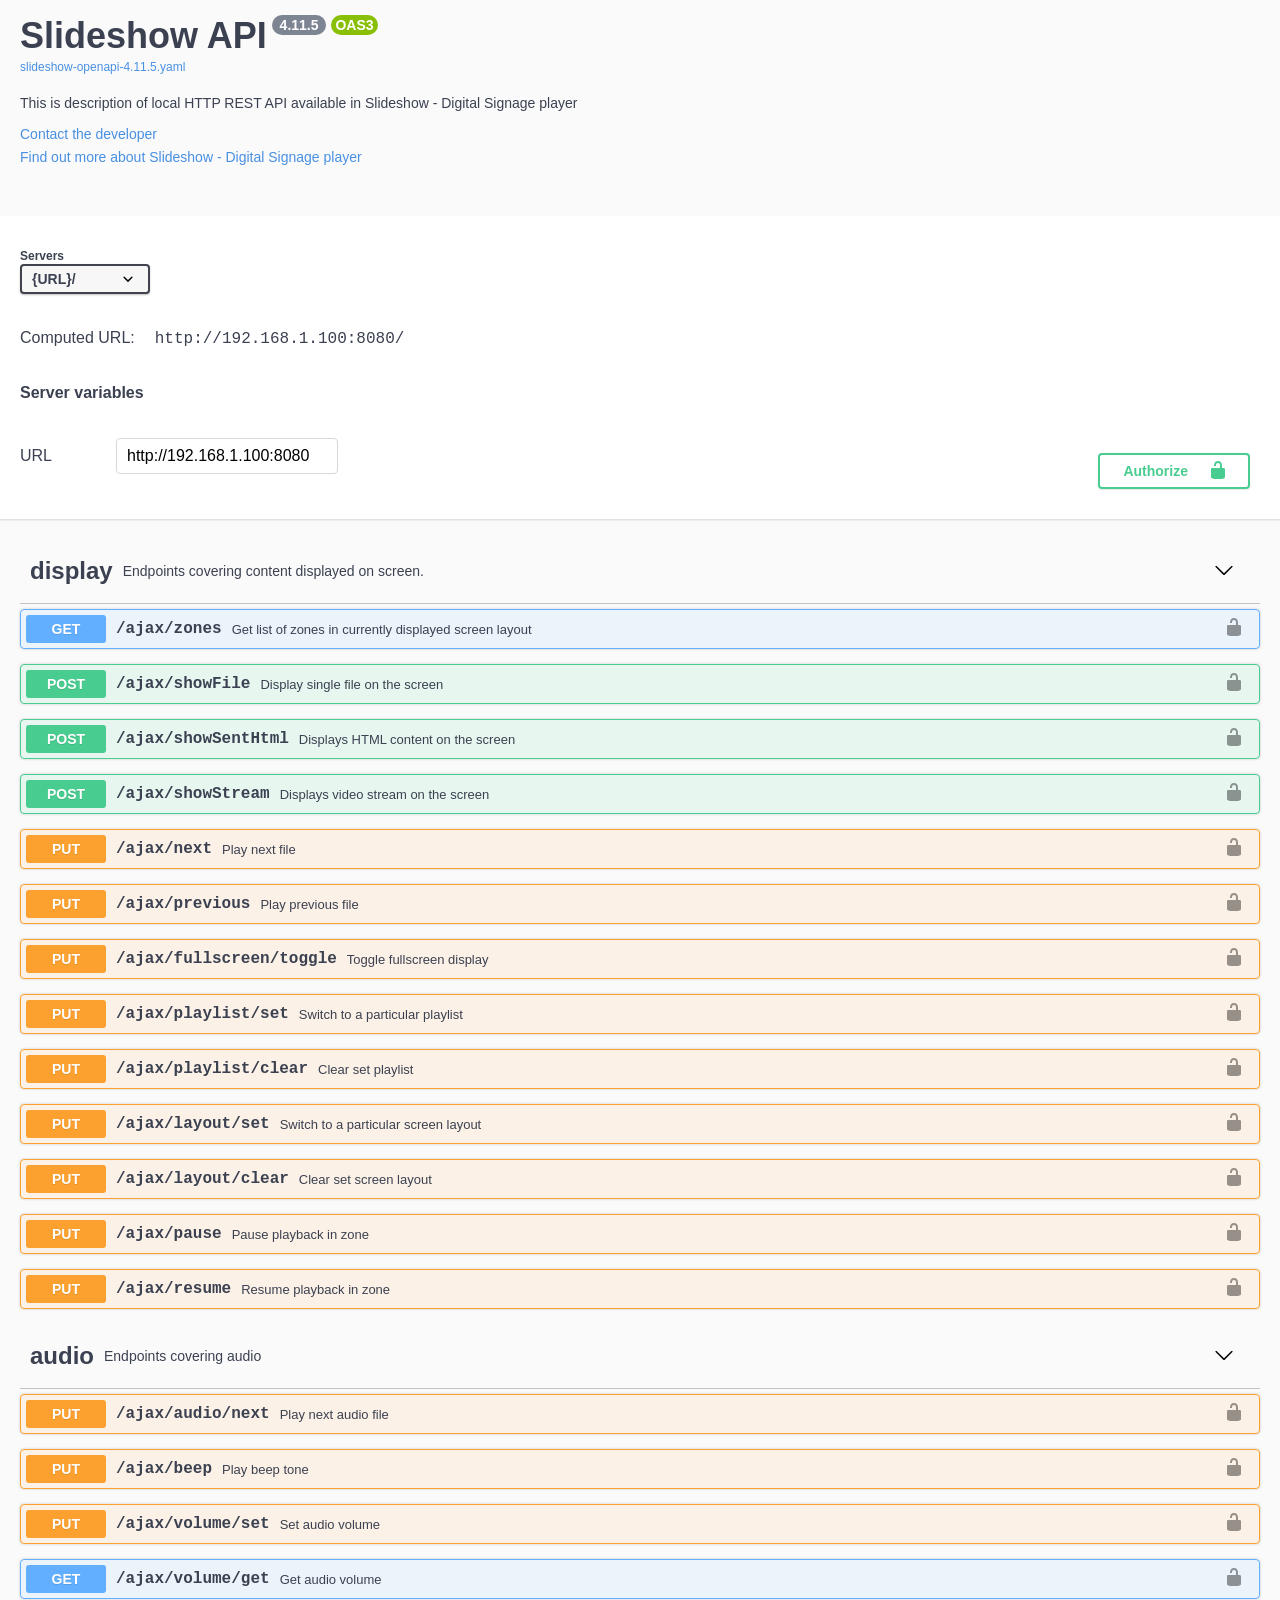
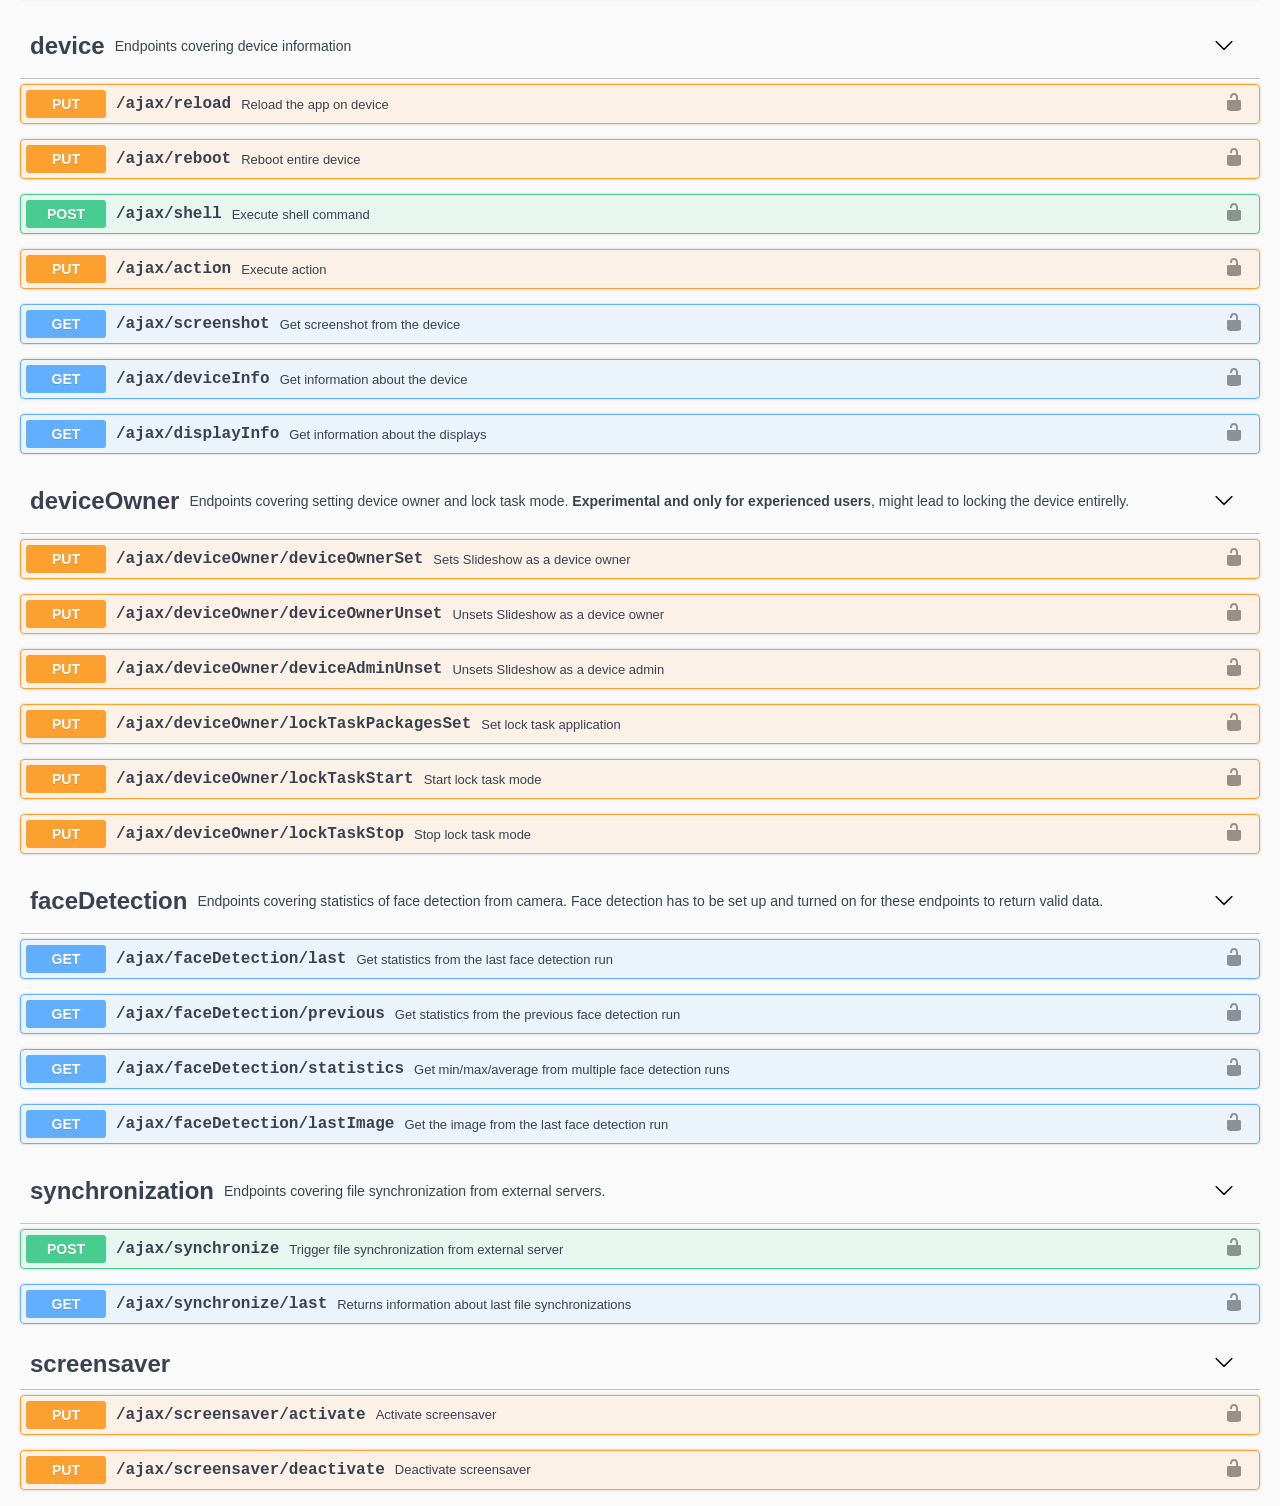
==== docs/documentation/integration/openapi/index.html @ f13db2b9 "Work in progress" ====
<!-- HTML for static distribution bundle build -->
<!DOCTYPE html>
<html lang="en">
  <head>
    <meta charset="UTF-8">
    <title>Swagger UI</title>
    <link rel="stylesheet" type="text/css" href="./swagger-ui.css" >
    <style>
      html
      {
        box-sizing: border-box;
        overflow: -moz-scrollbars-vertical;
        overflow-y: scroll;
      }

      *,
      *:before,
      *:after
      {
        box-sizing: inherit;
      }

      body
      {
        margin:0;
        background: #fafafa;
      }
	  
	  .topbar {display: none}
	  .swagger-ui .info {margin-top: 15px}
    </style>
  </head>

  <body>
    <div id="swagger-ui"></div>

    <script src="./swagger-ui-bundle.js" charset="UTF-8"> </script>
    <script src="./swagger-ui-standalone-preset.js" charset="UTF-8"> </script>
    <script>
    window.onload = function() {
      // Begin Swagger UI call region
      const ui = SwaggerUIBundle({
        url: "slideshow-openapi-4.11.5.yaml",
        dom_id: '#swagger-ui',
        deepLinking: true,
        presets: [
          SwaggerUIBundle.presets.apis,
          SwaggerUIStandalonePreset
        ],
        plugins: [
          SwaggerUIBundle.plugins.DownloadUrl
        ],
        layout: "StandaloneLayout"
      })
      // End Swagger UI call region

      window.ui = ui
    }
  </script>
  </body>
</html>
---- docs/documentation/integration/openapi/swagger-ui.css ----
.swagger-ui{
  /*! normalize.css v7.0.0 | MIT License | github.com/necolas/normalize.css */font-family:sans-serif;color:#3b4151}.swagger-ui html{line-height:1.15;-ms-text-size-adjust:100%;-webkit-text-size-adjust:100%}.swagger-ui body{margin:0}.swagger-ui article,.swagger-ui aside,.swagger-ui footer,.swagger-ui header,.swagger-ui nav,.swagger-ui section{display:block}.swagger-ui h1{font-size:2em;margin:.67em 0}.swagger-ui figcaption,.swagger-ui figure,.swagger-ui main{display:block}.swagger-ui figure{margin:1em 40px}.swagger-ui hr{box-sizing:content-box;height:0;overflow:visible}.swagger-ui pre{font-family:monospace,monospace;font-size:1em}.swagger-ui a{background-color:transparent;-webkit-text-decoration-skip:objects}.swagger-ui abbr[title]{border-bottom:none;text-decoration:underline;-webkit-text-decoration:underline dotted;text-decoration:underline dotted}.swagger-ui b,.swagger-ui strong{font-weight:inherit;font-weight:bolder}.swagger-ui code,.swagger-ui kbd,.swagger-ui samp{font-family:monospace,monospace;font-size:1em}.swagger-ui dfn{font-style:italic}.swagger-ui mark{background-color:#ff0;color:#000}.swagger-ui small{font-size:80%}.swagger-ui sub,.swagger-ui sup{font-size:75%;line-height:0;position:relative;vertical-align:baseline}.swagger-ui sub{bottom:-.25em}.swagger-ui sup{top:-.5em}.swagger-ui audio,.swagger-ui video{display:inline-block}.swagger-ui audio:not([controls]){display:none;height:0}.swagger-ui img{border-style:none}.swagger-ui svg:not(:root){overflow:hidden}.swagger-ui button,.swagger-ui input,.swagger-ui optgroup,.swagger-ui select,.swagger-ui textarea{font-family:sans-serif;font-size:100%;line-height:1.15;margin:0}.swagger-ui button,.swagger-ui input{overflow:visible}.swagger-ui button,.swagger-ui select{text-transform:none}.swagger-ui [type=reset],.swagger-ui [type=submit],.swagger-ui button,.swagger-ui html [type=button]{-webkit-appearance:button}.swagger-ui [type=button]::-moz-focus-inner,.swagger-ui [type=reset]::-moz-focus-inner,.swagger-ui [type=submit]::-moz-focus-inner,.swagger-ui button::-moz-focus-inner{border-style:none;padding:0}.swagger-ui [type=button]:-moz-focusring,.swagger-ui [type=reset]:-moz-focusring,.swagger-ui [type=submit]:-moz-focusring,.swagger-ui button:-moz-focusring{outline:1px dotted ButtonText}.swagger-ui fieldset{padding:.35em .75em .625em}.swagger-ui legend{box-sizing:border-box;color:inherit;display:table;max-width:100%;padding:0;white-space:normal}.swagger-ui progress{display:inline-block;vertical-align:baseline}.swagger-ui textarea{overflow:auto}.swagger-ui [type=checkbox],.swagger-ui [type=radio]{box-sizing:border-box;padding:0}.swagger-ui [type=number]::-webkit-inner-spin-button,.swagger-ui [type=number]::-webkit-outer-spin-button{height:auto}.swagger-ui [type=search]{-webkit-appearance:textfield;outline-offset:-2px}.swagger-ui [type=search]::-webkit-search-cancel-button,.swagger-ui [type=search]::-webkit-search-decoration{-webkit-appearance:none}.swagger-ui ::-webkit-file-upload-button{-webkit-appearance:button;font:inherit}.swagger-ui details,.swagger-ui menu{display:block}.swagger-ui summary{display:list-item}.swagger-ui canvas{display:inline-block}.swagger-ui template{display:none}.swagger-ui [hidden]{display:none}.swagger-ui .debug *{outline:1px solid gold}.swagger-ui .debug-white *{outline:1px solid #fff}.swagger-ui .debug-black *{outline:1px solid #000}.swagger-ui .debug-grid{background:transparent url([data-uri]) repeat 0 0}.swagger-ui .debug-grid-16{background:transparent url([data-uri]) repeat 0 0}.swagger-ui .debug-grid-8-solid{background:#fff url([data-uri]) repeat 0 0}.swagger-ui .debug-grid-16-solid{background:#fff url([data-uri]) repeat 0 0}.swagger-ui .border-box,.swagger-ui a,.swagger-ui article,.swagger-ui body,.swagger-ui code,.swagger-ui dd,.swagger-ui div,.swagger-ui dl,.swagger-ui dt,.swagger-ui fieldset,.swagger-ui footer,.swagger-ui form,.swagger-ui h1,.swagger-ui h2,.swagger-ui h3,.swagger-ui h4,.swagger-ui h5,.swagger-ui h6,.swagger-ui header,.swagger-ui html,.swagger-ui input[type=email],.swagger-ui input[type=number],.swagger-ui input[type=password],.swagger-ui input[type=tel],.swagger-ui input[type=text],.swagger-ui input[type=url],.swagger-ui legend,.swagger-ui li,.swagger-ui main,.swagger-ui ol,.swagger-ui p,.swagger-ui pre,.swagger-ui section,.swagger-ui table,.swagger-ui td,.swagger-ui textarea,.swagger-ui th,.swagger-ui tr,.swagger-ui ul{box-sizing:border-box}.swagger-ui .aspect-ratio{height:0;position:relative}.swagger-ui .aspect-ratio--16x9{padding-bottom:56.25%}.swagger-ui .aspect-ratio--9x16{padding-bottom:177.77%}.swagger-ui .aspect-ratio--4x3{padding-bottom:75%}.swagger-ui .aspect-ratio--3x4{padding-bottom:133.33%}.swagger-ui .aspect-ratio--6x4{padding-bottom:66.6%}.swagger-ui .aspect-ratio--4x6{padding-bottom:150%}.swagger-ui .aspect-ratio--8x5{padding-bottom:62.5%}.swagger-ui .aspect-ratio--5x8{padding-bottom:160%}.swagger-ui .aspect-ratio--7x5{padding-bottom:71.42%}.swagger-ui .aspect-ratio--5x7{padding-bottom:140%}.swagger-ui .aspect-ratio--1x1{padding-bottom:100%}.swagger-ui .aspect-ratio--object{position:absolute;top:0;right:0;bottom:0;left:0;width:100%;height:100%;z-index:100}@media screen and (min-width:30em){.swagger-ui .aspect-ratio-ns{height:0;position:relative}.swagger-ui .aspect-ratio--16x9-ns{padding-bottom:56.25%}.swagger-ui .aspect-ratio--9x16-ns{padding-bottom:177.77%}.swagger-ui .aspect-ratio--4x3-ns{padding-bottom:75%}.swagger-ui .aspect-ratio--3x4-ns{padding-bottom:133.33%}.swagger-ui .aspect-ratio--6x4-ns{padding-bottom:66.6%}.swagger-ui .aspect-ratio--4x6-ns{padding-bottom:150%}.swagger-ui .aspect-ratio--8x5-ns{padding-bottom:62.5%}.swagger-ui .aspect-ratio--5x8-ns{padding-bottom:160%}.swagger-ui .aspect-ratio--7x5-ns{padding-bottom:71.42%}.swagger-ui .aspect-ratio--5x7-ns{padding-bottom:140%}.swagger-ui .aspect-ratio--1x1-ns{padding-bottom:100%}.swagger-ui .aspect-ratio--object-ns{position:absolute;top:0;right:0;bottom:0;left:0;width:100%;height:100%;z-index:100}}@media screen and (min-width:30em) and (max-width:60em){.swagger-ui .aspect-ratio-m{height:0;position:relative}.swagger-ui .aspect-ratio--16x9-m{padding-bottom:56.25%}.swagger-ui .aspect-ratio--9x16-m{padding-bottom:177.77%}.swagger-ui .aspect-ratio--4x3-m{padding-bottom:75%}.swagger-ui .aspect-ratio--3x4-m{padding-bottom:133.33%}.swagger-ui .aspect-ratio--6x4-m{padding-bottom:66.6%}.swagger-ui .aspect-ratio--4x6-m{padding-bottom:150%}.swagger-ui .aspect-ratio--8x5-m{padding-bottom:62.5%}.swagger-ui .aspect-ratio--5x8-m{padding-bottom:160%}.swagger-ui .aspect-ratio--7x5-m{padding-bottom:71.42%}.swagger-ui .aspect-ratio--5x7-m{padding-bottom:140%}.swagger-ui .aspect-ratio--1x1-m{padding-bottom:100%}.swagger-ui .aspect-ratio--object-m{position:absolute;top:0;right:0;bottom:0;left:0;width:100%;height:100%;z-index:100}}@media screen and (min-width:60em){.swagger-ui .aspect-ratio-l{height:0;position:relative}.swagger-ui .aspect-ratio--16x9-l{padding-bottom:56.25%}.swagger-ui .aspect-ratio--9x16-l{padding-bottom:177.77%}.swagger-ui .aspect-ratio--4x3-l{padding-bottom:75%}.swagger-ui .aspect-ratio--3x4-l{padding-bottom:133.33%}.swagger-ui .aspect-ratio--6x4-l{padding-bottom:66.6%}.swagger-ui .aspect-ratio--4x6-l{padding-bottom:150%}.swagger-ui .aspect-ratio--8x5-l{padding-bottom:62.5%}.swagger-ui .aspect-ratio--5x8-l{padding-bottom:160%}.swagger-ui .aspect-ratio--7x5-l{padding-bottom:71.42%}.swagger-ui .aspect-ratio--5x7-l{padding-bottom:140%}.swagger-ui .aspect-ratio--1x1-l{padding-bottom:100%}.swagger-ui .aspect-ratio--object-l{position:absolute;top:0;right:0;bottom:0;left:0;width:100%;height:100%;z-index:100}}.swagger-ui img{max-width:100%}.swagger-ui .cover{background-size:cover!important}.swagger-ui .contain{background-size:contain!important}@media screen and (min-width:30em){.swagger-ui .cover-ns{background-size:cover!important}.swagger-ui .contain-ns{background-size:contain!important}}@media screen and (min-width:30em) and (max-width:60em){.swagger-ui .cover-m{background-size:cover!important}.swagger-ui .contain-m{background-size:contain!important}}@media screen and (min-width:60em){.swagger-ui .cover-l{background-size:cover!important}.swagger-ui .contain-l{background-size:contain!important}}.swagger-ui .bg-center{background-repeat:no-repeat;background-position:50%}.swagger-ui .bg-top{background-repeat:no-repeat;background-position:top}.swagger-ui .bg-right{background-repeat:no-repeat;background-position:100%}.swagger-ui .bg-bottom{background-repeat:no-repeat;background-position:bottom}.swagger-ui .bg-left{background-repeat:no-repeat;background-position:0}@media screen and (min-width:30em){.swagger-ui .bg-center-ns{background-repeat:no-repeat;background-position:50%}.swagger-ui .bg-top-ns{background-repeat:no-repeat;background-position:top}.swagger-ui .bg-right-ns{background-repeat:no-repeat;background-position:100%}.swagger-ui .bg-bottom-ns{background-repeat:no-repeat;background-position:bottom}.swagger-ui .bg-left-ns{background-repeat:no-repeat;background-position:0}}@media screen and (min-width:30em) and (max-width:60em){.swagger-ui .bg-center-m{background-repeat:no-repeat;background-position:50%}.swagger-ui .bg-top-m{background-repeat:no-repeat;background-position:top}.swagger-ui .bg-right-m{background-repeat:no-repeat;background-position:100%}.swagger-ui .bg-bottom-m{background-repeat:no-repeat;background-position:bottom}.swagger-ui .bg-left-m{background-repeat:no-repeat;background-position:0}}@media screen and (min-width:60em){.swagger-ui .bg-center-l{background-repeat:no-repeat;background-position:50%}.swagger-ui .bg-top-l{background-repeat:no-repeat;background-position:top}.swagger-ui .bg-right-l{background-repeat:no-repeat;background-position:100%}.swagger-ui .bg-bottom-l{background-repeat:no-repeat;background-position:bottom}.swagger-ui .bg-left-l{background-repeat:no-repeat;background-position:0}}.swagger-ui .outline{outline:1px solid}.swagger-ui .outline-transparent{outline:1px solid transparent}.swagger-ui .outline-0{outline:0}@media screen and (min-width:30em){.swagger-ui .outline-ns{outline:1px solid}.swagger-ui .outline-transparent-ns{outline:1px solid transparent}.swagger-ui .outline-0-ns{outline:0}}@media screen and (min-width:30em) and (max-width:60em){.swagger-ui .outline-m{outline:1px solid}.swagger-ui .outline-transparent-m{outline:1px solid transparent}.swagger-ui .outline-0-m{outline:0}}@media screen and (min-width:60em){.swagger-ui .outline-l{outline:1px solid}.swagger-ui .outline-transparent-l{outline:1px solid transparent}.swagger-ui .outline-0-l{outline:0}}.swagger-ui .ba{border-style:solid;border-width:1px}.swagger-ui .bt{border-top-style:solid;border-top-width:1px}.swagger-ui .br{border-right-style:solid;border-right-width:1px}.swagger-ui .bb{border-bottom-style:solid;border-bottom-width:1px}.swagger-ui .bl{border-left-style:solid;border-left-width:1px}.swagger-ui .bn{border-style:none;border-width:0}@media screen and (min-width:30em){.swagger-ui .ba-ns{border-style:solid;border-width:1px}.swagger-ui .bt-ns{border-top-style:solid;border-top-width:1px}.swagger-ui .br-ns{border-right-style:solid;border-right-width:1px}.swagger-ui .bb-ns{border-bottom-style:solid;border-bottom-width:1px}.swagger-ui .bl-ns{border-left-style:solid;border-left-width:1px}.swagger-ui .bn-ns{border-style:none;border-width:0}}@media screen and (min-width:30em) and (max-width:60em){.swagger-ui .ba-m{border-style:solid;border-width:1px}.swagger-ui .bt-m{border-top-style:solid;border-top-width:1px}.swagger-ui .br-m{border-right-style:solid;border-right-width:1px}.swagger-ui .bb-m{border-bottom-style:solid;border-bottom-width:1px}.swagger-ui .bl-m{border-left-style:solid;border-left-width:1px}.swagger-ui .bn-m{border-style:none;border-width:0}}@media screen and (min-width:60em){.swagger-ui .ba-l{border-style:solid;border-width:1px}.swagger-ui .bt-l{border-top-style:solid;border-top-width:1px}.swagger-ui .br-l{border-right-style:solid;border-right-width:1px}.swagger-ui .bb-l{border-bottom-style:solid;border-bottom-width:1px}.swagger-ui .bl-l{border-left-style:solid;border-left-width:1px}.swagger-ui .bn-l{border-style:none;border-width:0}}.swagger-ui .b--black{border-color:#000}.swagger-ui .b--near-black{border-color:#111}.swagger-ui .b--dark-gray{border-color:#333}.swagger-ui .b--mid-gray{border-color:#555}.swagger-ui .b--gray{border-color:#777}.swagger-ui .b--silver{border-color:#999}.swagger-ui .b--light-silver{border-color:#aaa}.swagger-ui .b--moon-gray{border-color:#ccc}.swagger-ui .b--light-gray{border-color:#eee}.swagger-ui .b--near-white{border-color:#f4f4f4}.swagger-ui .b--white{border-color:#fff}.swagger-ui .b--white-90{border-color:hsla(0,0%,100%,.9)}.swagger-ui .b--white-80{border-color:hsla(0,0%,100%,.8)}.swagger-ui .b--white-70{border-color:hsla(0,0%,100%,.7)}.swagger-ui .b--white-60{border-color:hsla(0,0%,100%,.6)}.swagger-ui .b--white-50{border-color:hsla(0,0%,100%,.5)}.swagger-ui .b--white-40{border-color:hsla(0,0%,100%,.4)}.swagger-ui .b--white-30{border-color:hsla(0,0%,100%,.3)}.swagger-ui .b--white-20{border-color:hsla(0,0%,100%,.2)}.swagger-ui .b--white-10{border-color:hsla(0,0%,100%,.1)}.swagger-ui .b--white-05{border-color:hsla(0,0%,100%,.05)}.swagger-ui .b--white-025{border-color:hsla(0,0%,100%,.025)}.swagger-ui .b--white-0125{border-color:hsla(0,0%,100%,.0125)}.swagger-ui .b--black-90{border-color:rgba(0,0,0,.9)}.swagger-ui .b--black-80{border-color:rgba(0,0,0,.8)}.swagger-ui .b--black-70{border-color:rgba(0,0,0,.7)}.swagger-ui .b--black-60{border-color:rgba(0,0,0,.6)}.swagger-ui .b--black-50{border-color:rgba(0,0,0,.5)}.swagger-ui .b--black-40{border-color:rgba(0,0,0,.4)}.swagger-ui .b--black-30{border-color:rgba(0,0,0,.3)}.swagger-ui .b--black-20{border-color:rgba(0,0,0,.2)}.swagger-ui .b--black-10{border-color:rgba(0,0,0,.1)}.swagger-ui .b--black-05{border-color:rgba(0,0,0,.05)}.swagger-ui .b--black-025{border-color:rgba(0,0,0,.025)}.swagger-ui .b--black-0125{border-color:rgba(0,0,0,.0125)}.swagger-ui .b--dark-red{border-color:#e7040f}.swagger-ui .b--red{border-color:#ff4136}.swagger-ui .b--light-red{border-color:#ff725c}.swagger-ui .b--orange{border-color:#ff6300}.swagger-ui .b--gold{border-color:#ffb700}.swagger-ui .b--yellow{border-color:gold}.swagger-ui .b--light-yellow{border-color:#fbf1a9}.swagger-ui .b--purple{border-color:#5e2ca5}.swagger-ui .b--light-purple{border-color:#a463f2}.swagger-ui .b--dark-pink{border-color:#d5008f}.swagger-ui .b--hot-pink{border-color:#ff41b4}.swagger-ui .b--pink{border-color:#ff80cc}.swagger-ui .b--light-pink{border-color:#ffa3d7}.swagger-ui .b--dark-green{border-color:#137752}.swagger-ui .b--green{border-color:#19a974}.swagger-ui .b--light-green{border-color:#9eebcf}.swagger-ui .b--navy{border-color:#001b44}.swagger-ui .b--dark-blue{border-color:#00449e}.swagger-ui .b--blue{border-color:#357edd}.swagger-ui .b--light-blue{border-color:#96ccff}.swagger-ui .b--lightest-blue{border-color:#cdecff}.swagger-ui .b--washed-blue{border-color:#f6fffe}.swagger-ui .b--washed-green{border-color:#e8fdf5}.swagger-ui .b--washed-yellow{border-color:#fffceb}.swagger-ui .b--washed-red{border-color:#ffdfdf}.swagger-ui .b--transparent{border-color:transparent}.swagger-ui .b--inherit{border-color:inherit}.swagger-ui .br0{border-radius:0}.swagger-ui .br1{border-radius:.125rem}.swagger-ui .br2{border-radius:.25rem}.swagger-ui .br3{border-radius:.5rem}.swagger-ui .br4{border-radius:1rem}.swagger-ui .br-100{border-radius:100%}.swagger-ui .br-pill{border-radius:9999px}.swagger-ui .br--bottom{border-top-left-radius:0;border-top-right-radius:0}.swagger-ui .br--top{border-bottom-left-radius:0;border-bottom-right-radius:0}.swagger-ui .br--right{border-top-left-radius:0;border-bottom-left-radius:0}.swagger-ui .br--left{border-top-right-radius:0;border-bottom-right-radius:0}@media screen and (min-width:30em){.swagger-ui .br0-ns{border-radius:0}.swagger-ui .br1-ns{border-radius:.125rem}.swagger-ui .br2-ns{border-radius:.25rem}.swagger-ui .br3-ns{border-radius:.5rem}.swagger-ui .br4-ns{border-radius:1rem}.swagger-ui .br-100-ns{border-radius:100%}.swagger-ui .br-pill-ns{border-radius:9999px}.swagger-ui .br--bottom-ns{border-top-left-radius:0;border-top-right-radius:0}.swagger-ui .br--top-ns{border-bottom-left-radius:0;border-bottom-right-radius:0}.swagger-ui .br--right-ns{border-top-left-radius:0;border-bottom-left-radius:0}.swagger-ui .br--left-ns{border-top-right-radius:0;border-bottom-right-radius:0}}@media screen and (min-width:30em) and (max-width:60em){.swagger-ui .br0-m{border-radius:0}.swagger-ui .br1-m{border-radius:.125rem}.swagger-ui .br2-m{border-radius:.25rem}.swagger-ui .br3-m{border-radius:.5rem}.swagger-ui .br4-m{border-radius:1rem}.swagger-ui .br-100-m{border-radius:100%}.swagger-ui .br-pill-m{border-radius:9999px}.swagger-ui .br--bottom-m{border-top-left-radius:0;border-top-right-radius:0}.swagger-ui .br--top-m{border-bottom-left-radius:0;border-bottom-right-radius:0}.swagger-ui .br--right-m{border-top-left-radius:0;border-bottom-left-radius:0}.swagger-ui .br--left-m{border-top-right-radius:0;border-bottom-right-radius:0}}@media screen and (min-width:60em){.swagger-ui .br0-l{border-radius:0}.swagger-ui .br1-l{border-radius:.125rem}.swagger-ui .br2-l{border-radius:.25rem}.swagger-ui .br3-l{border-radius:.5rem}.swagger-ui .br4-l{border-radius:1rem}.swagger-ui .br-100-l{border-radius:100%}.swagger-ui .br-pill-l{border-radius:9999px}.swagger-ui .br--bottom-l{border-top-left-radius:0;border-top-right-radius:0}.swagger-ui .br--top-l{border-bottom-left-radius:0;border-bottom-right-radius:0}.swagger-ui .br--right-l{border-top-left-radius:0;border-bottom-left-radius:0}.swagger-ui .br--left-l{border-top-right-radius:0;border-bottom-right-radius:0}}.swagger-ui .b--dotted{border-style:dotted}.swagger-ui .b--dashed{border-style:dashed}.swagger-ui .b--solid{border-style:solid}.swagger-ui .b--none{border-style:none}@media screen and (min-width:30em){.swagger-ui .b--dotted-ns{border-style:dotted}.swagger-ui .b--dashed-ns{border-style:dashed}.swagger-ui .b--solid-ns{border-style:solid}.swagger-ui .b--none-ns{border-style:none}}@media screen and (min-width:30em) and (max-width:60em){.swagger-ui .b--dotted-m{border-style:dotted}.swagger-ui .b--dashed-m{border-style:dashed}.swagger-ui .b--solid-m{border-style:solid}.swagger-ui .b--none-m{border-style:none}}@media screen and (min-width:60em){.swagger-ui .b--dotted-l{border-style:dotted}.swagger-ui .b--dashed-l{border-style:dashed}.swagger-ui .b--solid-l{border-style:solid}.swagger-ui .b--none-l{border-style:none}}.swagger-ui .bw0{border-width:0}.swagger-ui .bw1{border-width:.125rem}.swagger-ui .bw2{border-width:.25rem}.swagger-ui .bw3{border-width:.5rem}.swagger-ui .bw4{border-width:1rem}.swagger-ui .bw5{border-width:2rem}.swagger-ui .bt-0{border-top-width:0}.swagger-ui .br-0{border-right-width:0}.swagger-ui .bb-0{border-bottom-width:0}.swagger-ui .bl-0{border-left-width:0}@media screen and (min-width:30em){.swagger-ui .bw0-ns{border-width:0}.swagger-ui .bw1-ns{border-width:.125rem}.swagger-ui .bw2-ns{border-width:.25rem}.swagger-ui .bw3-ns{border-width:.5rem}.swagger-ui .bw4-ns{border-width:1rem}.swagger-ui .bw5-ns{border-width:2rem}.swagger-ui .bt-0-ns{border-top-width:0}.swagger-ui .br-0-ns{border-right-width:0}.swagger-ui .bb-0-ns{border-bottom-width:0}.swagger-ui .bl-0-ns{border-left-width:0}}@media screen and (min-width:30em) and (max-width:60em){.swagger-ui .bw0-m{border-width:0}.swagger-ui .bw1-m{border-width:.125rem}.swagger-ui .bw2-m{border-width:.25rem}.swagger-ui .bw3-m{border-width:.5rem}.swagger-ui .bw4-m{border-width:1rem}.swagger-ui .bw5-m{border-width:2rem}.swagger-ui .bt-0-m{border-top-width:0}.swagger-ui .br-0-m{border-right-width:0}.swagger-ui .bb-0-m{border-bottom-width:0}.swagger-ui .bl-0-m{border-left-width:0}}@media screen and (min-width:60em){.swagger-ui .bw0-l{border-width:0}.swagger-ui .bw1-l{border-width:.125rem}.swagger-ui .bw2-l{border-width:.25rem}.swagger-ui .bw3-l{border-width:.5rem}.swagger-ui .bw4-l{border-width:1rem}.swagger-ui .bw5-l{border-width:2rem}.swagger-ui .bt-0-l{border-top-width:0}.swagger-ui .br-0-l{border-right-width:0}.swagger-ui .bb-0-l{border-bottom-width:0}.swagger-ui .bl-0-l{border-left-width:0}}.swagger-ui .shadow-1{box-shadow:0 0 4px 2px rgba(0,0,0,.2)}.swagger-ui .shadow-2{box-shadow:0 0 8px 2px rgba(0,0,0,.2)}.swagger-ui .shadow-3{box-shadow:2px 2px 4px 2px rgba(0,0,0,.2)}.swagger-ui .shadow-4{box-shadow:2px 2px 8px 0 rgba(0,0,0,.2)}.swagger-ui .shadow-5{box-shadow:4px 4px 8px 0 rgba(0,0,0,.2)}@media screen and (min-width:30em){.swagger-ui .shadow-1-ns{box-shadow:0 0 4px 2px rgba(0,0,0,.2)}.swagger-ui .shadow-2-ns{box-shadow:0 0 8px 2px rgba(0,0,0,.2)}.swagger-ui .shadow-3-ns{box-shadow:2px 2px 4px 2px rgba(0,0,0,.2)}.swagger-ui .shadow-4-ns{box-shadow:2px 2px 8px 0 rgba(0,0,0,.2)}.swagger-ui .shadow-5-ns{box-shadow:4px 4px 8px 0 rgba(0,0,0,.2)}}@media screen and (min-width:30em) and (max-width:60em){.swagger-ui .shadow-1-m{box-shadow:0 0 4px 2px rgba(0,0,0,.2)}.swagger-ui .shadow-2-m{box-shadow:0 0 8px 2px rgba(0,0,0,.2)}.swagger-ui .shadow-3-m{box-shadow:2px 2px 4px 2px rgba(0,0,0,.2)}.swagger-ui .shadow-4-m{box-shadow:2px 2px 8px 0 rgba(0,0,0,.2)}.swagger-ui .shadow-5-m{box-shadow:4px 4px 8px 0 rgba(0,0,0,.2)}}@media screen and (min-width:60em){.swagger-ui .shadow-1-l{box-shadow:0 0 4px 2px rgba(0,0,0,.2)}.swagger-ui .shadow-2-l{box-shadow:0 0 8px 2px rgba(0,0,0,.2)}.swagger-ui .shadow-3-l{box-shadow:2px 2px 4px 2px rgba(0,0,0,.2)}.swagger-ui .shadow-4-l{box-shadow:2px 2px 8px 0 rgba(0,0,0,.2)}.swagger-ui .shadow-5-l{box-shadow:4px 4px 8px 0 rgba(0,0,0,.2)}}.swagger-ui .pre{overflow-x:auto;overflow-y:hidden;overflow:scroll}.swagger-ui .top-0{top:0}.swagger-ui .right-0{right:0}.swagger-ui .bottom-0{bottom:0}.swagger-ui .left-0{left:0}.swagger-ui .top-1{top:1rem}.swagger-ui .right-1{right:1rem}.swagger-ui .bottom-1{bottom:1rem}.swagger-ui .left-1{left:1rem}.swagger-ui .top-2{top:2rem}.swagger-ui .right-2{right:2rem}.swagger-ui .bottom-2{bottom:2rem}.swagger-ui .left-2{left:2rem}.swagger-ui .top--1{top:-1rem}.swagger-ui .right--1{right:-1rem}.swagger-ui .bottom--1{bottom:-1rem}.swagger-ui .left--1{left:-1rem}.swagger-ui .top--2{top:-2rem}.swagger-ui .right--2{right:-2rem}.swagger-ui .bottom--2{bottom:-2rem}.swagger-ui .left--2{left:-2rem}.swagger-ui .absolute--fill{top:0;right:0;bottom:0;left:0}@media screen and (min-width:30em){.swagger-ui .top-0-ns{top:0}.swagger-ui .left-0-ns{left:0}.swagger-ui .right-0-ns{right:0}.swagger-ui .bottom-0-ns{bottom:0}.swagger-ui .top-1-ns{top:1rem}.swagger-ui .left-1-ns{left:1rem}.swagger-ui .right-1-ns{right:1rem}.swagger-ui .bottom-1-ns{bottom:1rem}.swagger-ui .top-2-ns{top:2rem}.swagger-ui .left-2-ns{left:2rem}.swagger-ui .right-2-ns{right:2rem}.swagger-ui .bottom-2-ns{bottom:2rem}.swagger-ui .top--1-ns{top:-1rem}.swagger-ui .right--1-ns{right:-1rem}.swagger-ui .bottom--1-ns{bottom:-1rem}.swagger-ui .left--1-ns{left:-1rem}.swagger-ui .top--2-ns{top:-2rem}.swagger-ui .right--2-ns{right:-2rem}.swagger-ui .bottom--2-ns{bottom:-2rem}.swagger-ui .left--2-ns{left:-2rem}.swagger-ui .absolute--fill-ns{top:0;right:0;bottom:0;left:0}}@media screen and (min-width:30em) and (max-width:60em){.swagger-ui .top-0-m{top:0}.swagger-ui .left-0-m{left:0}.swagger-ui .right-0-m{right:0}.swagger-ui .bottom-0-m{bottom:0}.swagger-ui .top-1-m{top:1rem}.swagger-ui .left-1-m{left:1rem}.swagger-ui .right-1-m{right:1rem}.swagger-ui .bottom-1-m{bottom:1rem}.swagger-ui .top-2-m{top:2rem}.swagger-ui .left-2-m{left:2rem}.swagger-ui .right-2-m{right:2rem}.swagger-ui .bottom-2-m{bottom:2rem}.swagger-ui .top--1-m{top:-1rem}.swagger-ui .right--1-m{right:-1rem}.swagger-ui .bottom--1-m{bottom:-1rem}.swagger-ui .left--1-m{left:-1rem}.swagger-ui .top--2-m{top:-2rem}.swagger-ui .right--2-m{right:-2rem}.swagger-ui .bottom--2-m{bottom:-2rem}.swagger-ui .left--2-m{left:-2rem}.swagger-ui .absolute--fill-m{top:0;right:0;bottom:0;left:0}}@media screen and (min-width:60em){.swagger-ui .top-0-l{top:0}.swagger-ui .left-0-l{left:0}.swagger-ui .right-0-l{right:0}.swagger-ui .bottom-0-l{bottom:0}.swagger-ui .top-1-l{top:1rem}.swagger-ui .left-1-l{left:1rem}.swagger-ui .right-1-l{right:1rem}.swagger-ui .bottom-1-l{bottom:1rem}.swagger-ui .top-2-l{top:2rem}.swagger-ui .left-2-l{left:2rem}.swagger-ui .right-2-l{right:2rem}.swagger-ui .bottom-2-l{bottom:2rem}.swagger-ui .top--1-l{top:-1rem}.swagger-ui .right--1-l{right:-1rem}.swagger-ui .bottom--1-l{bottom:-1rem}.swagger-ui .left--1-l{left:-1rem}.swagger-ui .top--2-l{top:-2rem}.swagger-ui .right--2-l{right:-2rem}.swagger-ui .bottom--2-l{bottom:-2rem}.swagger-ui .left--2-l{left:-2rem}.swagger-ui .absolute--fill-l{top:0;right:0;bottom:0;left:0}}.swagger-ui .cf:after,.swagger-ui .cf:before{content:" ";display:table}.swagger-ui .cf:after{clear:both}.swagger-ui .cf{*zoom:1}.swagger-ui .cl{clear:left}.swagger-ui .cr{clear:right}.swagger-ui .cb{clear:both}.swagger-ui .cn{clear:none}@media screen and (min-width:30em){.swagger-ui .cl-ns{clear:left}.swagger-ui .cr-ns{clear:right}.swagger-ui .cb-ns{clear:both}.swagger-ui .cn-ns{clear:none}}@media screen and (min-width:30em) and (max-width:60em){.swagger-ui .cl-m{clear:left}.swagger-ui .cr-m{clear:right}.swagger-ui .cb-m{clear:both}.swagger-ui .cn-m{clear:none}}@media screen and (min-width:60em){.swagger-ui .cl-l{clear:left}.swagger-ui .cr-l{clear:right}.swagger-ui .cb-l{clear:both}.swagger-ui .cn-l{clear:none}}.swagger-ui .flex{display:flex}.swagger-ui .inline-flex{display:inline-flex}.swagger-ui .flex-auto{flex:1 1 auto;min-width:0;min-height:0}.swagger-ui .flex-none{flex:none}.swagger-ui .flex-column{flex-direction:column}.swagger-ui .flex-row{flex-direction:row}.swagger-ui .flex-wrap{flex-wrap:wrap}.swagger-ui .flex-nowrap{flex-wrap:nowrap}.swagger-ui .flex-wrap-reverse{flex-wrap:wrap-reverse}.swagger-ui .flex-column-reverse{flex-direction:column-reverse}.swagger-ui .flex-row-reverse{flex-direction:row-reverse}.swagger-ui .items-start{align-items:flex-start}.swagger-ui .items-end{align-items:flex-end}.swagger-ui .items-center{align-items:center}.swagger-ui .items-baseline{align-items:baseline}.swagger-ui .items-stretch{align-items:stretch}.swagger-ui .self-start{align-self:flex-start}.swagger-ui .self-end{align-self:flex-end}.swagger-ui .self-center{align-self:center}.swagger-ui .self-baseline{align-self:baseline}.swagger-ui .self-stretch{align-self:stretch}.swagger-ui .justify-start{justify-content:flex-start}.swagger-ui .justify-end{justify-content:flex-end}.swagger-ui .justify-center{justify-content:center}.swagger-ui .justify-between{justify-content:space-between}.swagger-ui .justify-around{justify-content:space-around}.swagger-ui .content-start{align-content:flex-start}.swagger-ui .content-end{align-content:flex-end}.swagger-ui .content-center{align-content:center}.swagger-ui .content-between{align-content:space-between}.swagger-ui .content-around{align-content:space-around}.swagger-ui .content-stretch{align-content:stretch}.swagger-ui .order-0{order:0}.swagger-ui .order-1{order:1}.swagger-ui .order-2{order:2}.swagger-ui .order-3{order:3}.swagger-ui .order-4{order:4}.swagger-ui .order-5{order:5}.swagger-ui .order-6{order:6}.swagger-ui .order-7{order:7}.swagger-ui .order-8{order:8}.swagger-ui .order-last{order:99999}.swagger-ui .flex-grow-0{flex-grow:0}.swagger-ui .flex-grow-1{flex-grow:1}.swagger-ui .flex-shrink-0{flex-shrink:0}.swagger-ui .flex-shrink-1{flex-shrink:1}@media screen and (min-width:30em){.swagger-ui .flex-ns{display:flex}.swagger-ui .inline-flex-ns{display:inline-flex}.swagger-ui .flex-auto-ns{flex:1 1 auto;min-width:0;min-height:0}.swagger-ui .flex-none-ns{flex:none}.swagger-ui .flex-column-ns{flex-direction:column}.swagger-ui .flex-row-ns{flex-direction:row}.swagger-ui .flex-wrap-ns{flex-wrap:wrap}.swagger-ui .flex-nowrap-ns{flex-wrap:nowrap}.swagger-ui .flex-wrap-reverse-ns{flex-wrap:wrap-reverse}.swagger-ui .flex-column-reverse-ns{flex-direction:column-reverse}.swagger-ui .flex-row-reverse-ns{flex-direction:row-reverse}.swagger-ui .items-start-ns{align-items:flex-start}.swagger-ui .items-end-ns{align-items:flex-end}.swagger-ui .items-center-ns{align-items:center}.swagger-ui .items-baseline-ns{align-items:baseline}.swagger-ui .items-stretch-ns{align-items:stretch}.swagger-ui .self-start-ns{align-self:flex-start}.swagger-ui .self-end-ns{align-self:flex-end}.swagger-ui .self-center-ns{align-self:center}.swagger-ui .self-baseline-ns{align-self:baseline}.swagger-ui .self-stretch-ns{align-self:stretch}.swagger-ui .justify-start-ns{justify-content:flex-start}.swagger-ui .justify-end-ns{justify-content:flex-end}.swagger-ui .justify-center-ns{justify-content:center}.swagger-ui .justify-between-ns{justify-content:space-between}.swagger-ui .justify-around-ns{justify-content:space-around}.swagger-ui .content-start-ns{align-content:flex-start}.swagger-ui .content-end-ns{align-content:flex-end}.swagger-ui .content-center-ns{align-content:center}.swagger-ui .content-between-ns{align-content:space-between}.swagger-ui .content-around-ns{align-content:space-around}.swagger-ui .content-stretch-ns{align-content:stretch}.swagger-ui .order-0-ns{order:0}.swagger-ui .order-1-ns{order:1}.swagger-ui .order-2-ns{order:2}.swagger-ui .order-3-ns{order:3}.swagger-ui .order-4-ns{order:4}.swagger-ui .order-5-ns{order:5}.swagger-ui .order-6-ns{order:6}.swagger-ui .order-7-ns{order:7}.swagger-ui .order-8-ns{order:8}.swagger-ui .order-last-ns{order:99999}.swagger-ui .flex-grow-0-ns{flex-grow:0}.swagger-ui .flex-grow-1-ns{flex-grow:1}.swagger-ui .flex-shrink-0-ns{flex-shrink:0}.swagger-ui .flex-shrink-1-ns{flex-shrink:1}}@media screen and (min-width:30em) and (max-width:60em){.swagger-ui .flex-m{display:flex}.swagger-ui .inline-flex-m{display:inline-flex}.swagger-ui .flex-auto-m{flex:1 1 auto;min-width:0;min-height:0}.swagger-ui .flex-none-m{flex:none}.swagger-ui .flex-column-m{flex-direction:column}.swagger-ui .flex-row-m{flex-direction:row}.swagger-ui .flex-wrap-m{flex-wrap:wrap}.swagger-ui .flex-nowrap-m{flex-wrap:nowrap}.swagger-ui .flex-wrap-reverse-m{flex-wrap:wrap-reverse}.swagger-ui .flex-column-reverse-m{flex-direction:column-reverse}.swagger-ui .flex-row-reverse-m{flex-direction:row-reverse}.swagger-ui .items-start-m{align-items:flex-start}.swagger-ui .items-end-m{align-items:flex-end}.swagger-ui .items-center-m{align-items:center}.swagger-ui .items-baseline-m{align-items:baseline}.swagger-ui .items-stretch-m{align-items:stretch}.swagger-ui .self-start-m{align-self:flex-start}.swagger-ui .self-end-m{align-self:flex-end}.swagger-ui .self-center-m{align-self:center}.swagger-ui .self-baseline-m{align-self:baseline}.swagger-ui .self-stretch-m{align-self:stretch}.swagger-ui .justify-start-m{justify-content:flex-start}.swagger-ui .justify-end-m{justify-content:flex-end}.swagger-ui .justify-center-m{justify-content:center}.swagger-ui .justify-between-m{justify-content:space-between}.swagger-ui .justify-around-m{justify-content:space-around}.swagger-ui .content-start-m{align-content:flex-start}.swagger-ui .content-end-m{align-content:flex-end}.swagger-ui .content-center-m{align-content:center}.swagger-ui .content-between-m{align-content:space-between}.swagger-ui .content-around-m{align-content:space-around}.swagger-ui .content-stretch-m{align-content:stretch}.swagger-ui .order-0-m{order:0}.swagger-ui .order-1-m{order:1}.swagger-ui .order-2-m{order:2}.swagger-ui .order-3-m{order:3}.swagger-ui .order-4-m{order:4}.swagger-ui .order-5-m{order:5}.swagger-ui .order-6-m{order:6}.swagger-ui .order-7-m{order:7}.swagger-ui .order-8-m{order:8}.swagger-ui .order-last-m{order:99999}.swagger-ui .flex-grow-0-m{flex-grow:0}.swagger-ui .flex-grow-1-m{flex-grow:1}.swagger-ui .flex-shrink-0-m{flex-shrink:0}.swagger-ui .flex-shrink-1-m{flex-shrink:1}}@media screen and (min-width:60em){.swagger-ui .flex-l{display:flex}.swagger-ui .inline-flex-l{display:inline-flex}.swagger-ui .flex-auto-l{flex:1 1 auto;min-width:0;min-height:0}.swagger-ui .flex-none-l{flex:none}.swagger-ui .flex-column-l{flex-direction:column}.swagger-ui .flex-row-l{flex-direction:row}.swagger-ui .flex-wrap-l{flex-wrap:wrap}.swagger-ui .flex-nowrap-l{flex-wrap:nowrap}.swagger-ui .flex-wrap-reverse-l{flex-wrap:wrap-reverse}.swagger-ui .flex-column-reverse-l{flex-direction:column-reverse}.swagger-ui .flex-row-reverse-l{flex-direction:row-reverse}.swagger-ui .items-start-l{align-items:flex-start}.swagger-ui .items-end-l{align-items:flex-end}.swagger-ui .items-center-l{align-items:center}.swagger-ui .items-baseline-l{align-items:baseline}.swagger-ui .items-stretch-l{align-items:stretch}.swagger-ui .self-start-l{align-self:flex-start}.swagger-ui .self-end-l{align-self:flex-end}.swagger-ui .self-center-l{align-self:center}.swagger-ui .self-baseline-l{align-self:baseline}.swagger-ui .self-stretch-l{align-self:stretch}.swagger-ui .justify-start-l{justify-content:flex-start}.swagger-ui .justify-end-l{justify-content:flex-end}.swagger-ui .justify-center-l{justify-content:center}.swagger-ui .justify-between-l{justify-content:space-between}.swagger-ui .justify-around-l{justify-content:space-around}.swagger-ui .content-start-l{align-content:flex-start}.swagger-ui .content-end-l{align-content:flex-end}.swagger-ui .content-center-l{align-content:center}.swagger-ui .content-between-l{align-content:space-between}.swagger-ui .content-around-l{align-content:space-around}.swagger-ui .content-stretch-l{align-content:stretch}.swagger-ui .order-0-l{order:0}.swagger-ui .order-1-l{order:1}.swagger-ui .order-2-l{order:2}.swagger-ui .order-3-l{order:3}.swagger-ui .order-4-l{order:4}.swagger-ui .order-5-l{order:5}.swagger-ui .order-6-l{order:6}.swagger-ui .order-7-l{order:7}.swagger-ui .order-8-l{order:8}.swagger-ui .order-last-l{order:99999}.swagger-ui .flex-grow-0-l{flex-grow:0}.swagger-ui .flex-grow-1-l{flex-grow:1}.swagger-ui .flex-shrink-0-l{flex-shrink:0}.swagger-ui .flex-shrink-1-l{flex-shrink:1}}.swagger-ui .dn{display:none}.swagger-ui .di{display:inline}.swagger-ui .db{display:block}.swagger-ui .dib{display:inline-block}.swagger-ui .dit{display:inline-table}.swagger-ui .dt{display:table}.swagger-ui .dtc{display:table-cell}.swagger-ui .dt-row{display:table-row}.swagger-ui .dt-row-group{display:table-row-group}.swagger-ui .dt-column{display:table-column}.swagger-ui .dt-column-group{display:table-column-group}.swagger-ui .dt--fixed{table-layout:fixed;width:100%}@media screen and (min-width:30em){.swagger-ui .dn-ns{display:none}.swagger-ui .di-ns{display:inline}.swagger-ui .db-ns{display:block}.swagger-ui .dib-ns{display:inline-block}.swagger-ui .dit-ns{display:inline-table}.swagger-ui .dt-ns{display:table}.swagger-ui .dtc-ns{display:table-cell}.swagger-ui .dt-row-ns{display:table-row}.swagger-ui .dt-row-group-ns{display:table-row-group}.swagger-ui .dt-column-ns{display:table-column}.swagger-ui .dt-column-group-ns{display:table-column-group}.swagger-ui .dt--fixed-ns{table-layout:fixed;width:100%}}@media screen and (min-width:30em) and (max-width:60em){.swagger-ui .dn-m{display:none}.swagger-ui .di-m{display:inline}.swagger-ui .db-m{display:block}.swagger-ui .dib-m{display:inline-block}.swagger-ui .dit-m{display:inline-table}.swagger-ui .dt-m{display:table}.swagger-ui .dtc-m{display:table-cell}.swagger-ui .dt-row-m{display:table-row}.swagger-ui .dt-row-group-m{display:table-row-group}.swagger-ui .dt-column-m{display:table-column}.swagger-ui .dt-column-group-m{display:table-column-group}.swagger-ui .dt--fixed-m{table-layout:fixed;width:100%}}@media screen and (min-width:60em){.swagger-ui .dn-l{display:none}.swagger-ui .di-l{display:inline}.swagger-ui .db-l{display:block}.swagger-ui .dib-l{display:inline-block}.swagger-ui .dit-l{display:inline-table}.swagger-ui .dt-l{display:table}.swagger-ui .dtc-l{display:table-cell}.swagger-ui .dt-row-l{display:table-row}.swagger-ui .dt-row-group-l{display:table-row-group}.swagger-ui .dt-column-l{display:table-column}.swagger-ui .dt-column-group-l{display:table-column-group}.swagger-ui .dt--fixed-l{table-layout:fixed;width:100%}}.swagger-ui .fl{float:left;_display:inline}.swagger-ui .fr{float:right;_display:inline}.swagger-ui .fn{float:none}@media screen and (min-width:30em){.swagger-ui .fl-ns{float:left;_display:inline}.swagger-ui .fr-ns{float:right;_display:inline}.swagger-ui .fn-ns{float:none}}@media screen and (min-width:30em) and (max-width:60em){.swagger-ui .fl-m{float:left;_display:inline}.swagger-ui .fr-m{float:right;_display:inline}.swagger-ui .fn-m{float:none}}@media screen and (min-width:60em){.swagger-ui .fl-l{float:left;_display:inline}.swagger-ui .fr-l{float:right;_display:inline}.swagger-ui .fn-l{float:none}}.swagger-ui .sans-serif{font-family:-apple-system,BlinkMacSystemFont,avenir next,avenir,helvetica,helvetica neue,ubuntu,roboto,noto,segoe ui,arial,sans-serif}.swagger-ui .serif{font-family:georgia,serif}.swagger-ui .system-sans-serif{font-family:sans-serif}.swagger-ui .system-serif{font-family:serif}.swagger-ui .code,.swagger-ui code{font-family:Consolas,monaco,monospace}.swagger-ui .courier{font-family:Courier Next,courier,monospace}.swagger-ui .helvetica{font-family:helvetica neue,helvetica,sans-serif}.swagger-ui .avenir{font-family:avenir next,avenir,sans-serif}.swagger-ui .athelas{font-family:athelas,georgia,serif}.swagger-ui .georgia{font-family:georgia,serif}.swagger-ui .times{font-family:times,serif}.swagger-ui .bodoni{font-family:Bodoni MT,serif}.swagger-ui .calisto{font-family:Calisto MT,serif}.swagger-ui .garamond{font-family:garamond,serif}.swagger-ui .baskerville{font-family:baskerville,serif}.swagger-ui .i{font-style:italic}.swagger-ui .fs-normal{font-style:normal}@media screen and (min-width:30em){.swagger-ui .i-ns{font-style:italic}.swagger-ui .fs-normal-ns{font-style:normal}}@media screen and (min-width:30em) and (max-width:60em){.swagger-ui .i-m{font-style:italic}.swagger-ui .fs-normal-m{font-style:normal}}@media screen and (min-width:60em){.swagger-ui .i-l{font-style:italic}.swagger-ui .fs-normal-l{font-style:normal}}.swagger-ui .normal{font-weight:400}.swagger-ui .b{font-weight:700}.swagger-ui .fw1{font-weight:100}.swagger-ui .fw2{font-weight:200}.swagger-ui .fw3{font-weight:300}.swagger-ui .fw4{font-weight:400}.swagger-ui .fw5{font-weight:500}.swagger-ui .fw6{font-weight:600}.swagger-ui .fw7{font-weight:700}.swagger-ui .fw8{font-weight:800}.swagger-ui .fw9{font-weight:900}@media screen and (min-width:30em){.swagger-ui .normal-ns{font-weight:400}.swagger-ui .b-ns{font-weight:700}.swagger-ui .fw1-ns{font-weight:100}.swagger-ui .fw2-ns{font-weight:200}.swagger-ui .fw3-ns{font-weight:300}.swagger-ui .fw4-ns{font-weight:400}.swagger-ui .fw5-ns{font-weight:500}.swagger-ui .fw6-ns{font-weight:600}.swagger-ui .fw7-ns{font-weight:700}.swagger-ui .fw8-ns{font-weight:800}.swagger-ui .fw9-ns{font-weight:900}}@media screen and (min-width:30em) and (max-width:60em){.swagger-ui .normal-m{font-weight:400}.swagger-ui .b-m{font-weight:700}.swagger-ui .fw1-m{font-weight:100}.swagger-ui .fw2-m{font-weight:200}.swagger-ui .fw3-m{font-weight:300}.swagger-ui .fw4-m{font-weight:400}.swagger-ui .fw5-m{font-weight:500}.swagger-ui .fw6-m{font-weight:600}.swagger-ui .fw7-m{font-weight:700}.swagger-ui .fw8-m{font-weight:800}.swagger-ui .fw9-m{font-weight:900}}@media screen and (min-width:60em){.swagger-ui .normal-l{font-weight:400}.swagger-ui .b-l{font-weight:700}.swagger-ui .fw1-l{font-weight:100}.swagger-ui .fw2-l{font-weight:200}.swagger-ui .fw3-l{font-weight:300}.swagger-ui .fw4-l{font-weight:400}.swagger-ui .fw5-l{font-weight:500}.swagger-ui .fw6-l{font-weight:600}.swagger-ui .fw7-l{font-weight:700}.swagger-ui .fw8-l{font-weight:800}.swagger-ui .fw9-l{font-weight:900}}.swagger-ui .input-reset{-webkit-appearance:none;-moz-appearance:none}.swagger-ui .button-reset::-moz-focus-inner,.swagger-ui .input-reset::-moz-focus-inner{border:0;padding:0}.swagger-ui .h1{height:1rem}.swagger-ui .h2{height:2rem}.swagger-ui .h3{height:4rem}.swagger-ui .h4{height:8rem}.swagger-ui .h5{height:16rem}.swagger-ui .h-25{height:25%}.swagger-ui .h-50{height:50%}.swagger-ui .h-75{height:75%}.swagger-ui .h-100{height:100%}.swagger-ui .min-h-100{min-height:100%}.swagger-ui .vh-25{height:25vh}.swagger-ui .vh-50{height:50vh}.swagger-ui .vh-75{height:75vh}.swagger-ui .vh-100{height:100vh}.swagger-ui .min-vh-100{min-height:100vh}.swagger-ui .h-auto{height:auto}.swagger-ui .h-inherit{height:inherit}@media screen and (min-width:30em){.swagger-ui .h1-ns{height:1rem}.swagger-ui .h2-ns{height:2rem}.swagger-ui .h3-ns{height:4rem}.swagger-ui .h4-ns{height:8rem}.swagger-ui .h5-ns{height:16rem}.swagger-ui .h-25-ns{height:25%}.swagger-ui .h-50-ns{height:50%}.swagger-ui .h-75-ns{height:75%}.swagger-ui .h-100-ns{height:100%}.swagger-ui .min-h-100-ns{min-height:100%}.swagger-ui .vh-25-ns{height:25vh}.swagger-ui .vh-50-ns{height:50vh}.swagger-ui .vh-75-ns{height:75vh}.swagger-ui .vh-100-ns{height:100vh}.swagger-ui .min-vh-100-ns{min-height:100vh}.swagger-ui .h-auto-ns{height:auto}.swagger-ui .h-inherit-ns{height:inherit}}@media screen and (min-width:30em) and (max-width:60em){.swagger-ui .h1-m{height:1rem}.swagger-ui .h2-m{height:2rem}.swagger-ui .h3-m{height:4rem}.swagger-ui .h4-m{height:8rem}.swagger-ui .h5-m{height:16rem}.swagger-ui .h-25-m{height:25%}.swagger-ui .h-50-m{height:50%}.swagger-ui .h-75-m{height:75%}.swagger-ui .h-100-m{height:100%}.swagger-ui .min-h-100-m{min-height:100%}.swagger-ui .vh-25-m{height:25vh}.swagger-ui .vh-50-m{height:50vh}.swagger-ui .vh-75-m{height:75vh}.swagger-ui .vh-100-m{height:100vh}.swagger-ui .min-vh-100-m{min-height:100vh}.swagger-ui .h-auto-m{height:auto}.swagger-ui .h-inherit-m{height:inherit}}@media screen and (min-width:60em){.swagger-ui .h1-l{height:1rem}.swagger-ui .h2-l{height:2rem}.swagger-ui .h3-l{height:4rem}.swagger-ui .h4-l{height:8rem}.swagger-ui .h5-l{height:16rem}.swagger-ui .h-25-l{height:25%}.swagger-ui .h-50-l{height:50%}.swagger-ui .h-75-l{height:75%}.swagger-ui .h-100-l{height:100%}.swagger-ui .min-h-100-l{min-height:100%}.swagger-ui .vh-25-l{height:25vh}.swagger-ui .vh-50-l{height:50vh}.swagger-ui .vh-75-l{height:75vh}.swagger-ui .vh-100-l{height:100vh}.swagger-ui .min-vh-100-l{min-height:100vh}.swagger-ui .h-auto-l{height:auto}.swagger-ui .h-inherit-l{height:inherit}}.swagger-ui .tracked{letter-spacing:.1em}.swagger-ui .tracked-tight{letter-spacing:-.05em}.swagger-ui .tracked-mega{letter-spacing:.25em}@media screen and (min-width:30em){.swagger-ui .tracked-ns{letter-spacing:.1em}.swagger-ui .tracked-tight-ns{letter-spacing:-.05em}.swagger-ui .tracked-mega-ns{letter-spacing:.25em}}@media screen and (min-width:30em) and (max-width:60em){.swagger-ui .tracked-m{letter-spacing:.1em}.swagger-ui .tracked-tight-m{letter-spacing:-.05em}.swagger-ui .tracked-mega-m{letter-spacing:.25em}}@media screen and (min-width:60em){.swagger-ui .tracked-l{letter-spacing:.1em}.swagger-ui .tracked-tight-l{letter-spacing:-.05em}.swagger-ui .tracked-mega-l{letter-spacing:.25em}}.swagger-ui .lh-solid{line-height:1}.swagger-ui .lh-title{line-height:1.25}.swagger-ui .lh-copy{line-height:1.5}@media screen and (min-width:30em){.swagger-ui .lh-solid-ns{line-height:1}.swagger-ui .lh-title-ns{line-height:1.25}.swagger-ui .lh-copy-ns{line-height:1.5}}@media screen and (min-width:30em) and (max-width:60em){.swagger-ui .lh-solid-m{line-height:1}.swagger-ui .lh-title-m{line-height:1.25}.swagger-ui .lh-copy-m{line-height:1.5}}@media screen and (min-width:60em){.swagger-ui .lh-solid-l{line-height:1}.swagger-ui .lh-title-l{line-height:1.25}.swagger-ui .lh-copy-l{line-height:1.5}}.swagger-ui .link{text-decoration:none}.swagger-ui .link,.swagger-ui .link:link,.swagger-ui .link:visited{transition:color .15s ease-in}.swagger-ui .link:hover{transition:color .15s ease-in}.swagger-ui .link:active{transition:color .15s ease-in}.swagger-ui .link:focus{transition:color .15s ease-in;outline:1px dotted currentColor}.swagger-ui .list{list-style-type:none}.swagger-ui .mw-100{max-width:100%}.swagger-ui .mw1{max-width:1rem}.swagger-ui .mw2{max-width:2rem}.swagger-ui .mw3{max-width:4rem}.swagger-ui .mw4{max-width:8rem}.swagger-ui .mw5{max-width:16rem}.swagger-ui .mw6{max-width:32rem}.swagger-ui .mw7{max-width:48rem}.swagger-ui .mw8{max-width:64rem}.swagger-ui .mw9{max-width:96rem}.swagger-ui .mw-none{max-width:none}@media screen and (min-width:30em){.swagger-ui .mw-100-ns{max-width:100%}.swagger-ui .mw1-ns{max-width:1rem}.swagger-ui .mw2-ns{max-width:2rem}.swagger-ui .mw3-ns{max-width:4rem}.swagger-ui .mw4-ns{max-width:8rem}.swagger-ui .mw5-ns{max-width:16rem}.swagger-ui .mw6-ns{max-width:32rem}.swagger-ui .mw7-ns{max-width:48rem}.swagger-ui .mw8-ns{max-width:64rem}.swagger-ui .mw9-ns{max-width:96rem}.swagger-ui .mw-none-ns{max-width:none}}@media screen and (min-width:30em) and (max-width:60em){.swagger-ui .mw-100-m{max-width:100%}.swagger-ui .mw1-m{max-width:1rem}.swagger-ui .mw2-m{max-width:2rem}.swagger-ui .mw3-m{max-width:4rem}.swagger-ui .mw4-m{max-width:8rem}.swagger-ui .mw5-m{max-width:16rem}.swagger-ui .mw6-m{max-width:32rem}.swagger-ui .mw7-m{max-width:48rem}.swagger-ui .mw8-m{max-width:64rem}.swagger-ui .mw9-m{max-width:96rem}.swagger-ui .mw-none-m{max-width:none}}@media screen and (min-width:60em){.swagger-ui .mw-100-l{max-width:100%}.swagger-ui .mw1-l{max-width:1rem}.swagger-ui .mw2-l{max-width:2rem}.swagger-ui .mw3-l{max-width:4rem}.swagger-ui .mw4-l{max-width:8rem}.swagger-ui .mw5-l{max-width:16rem}.swagger-ui .mw6-l{max-width:32rem}.swagger-ui .mw7-l{max-width:48rem}.swagger-ui .mw8-l{max-width:64rem}.swagger-ui .mw9-l{max-width:96rem}.swagger-ui .mw-none-l{max-width:none}}.swagger-ui .w1{width:1rem}.swagger-ui .w2{width:2rem}.swagger-ui .w3{width:4rem}.swagger-ui .w4{width:8rem}.swagger-ui .w5{width:16rem}.swagger-ui .w-10{width:10%}.swagger-ui .w-20{width:20%}.swagger-ui .w-25{width:25%}.swagger-ui .w-30{width:30%}.swagger-ui .w-33{width:33%}.swagger-ui .w-34{width:34%}.swagger-ui .w-40{width:40%}.swagger-ui .w-50{width:50%}.swagger-ui .w-60{width:60%}.swagger-ui .w-70{width:70%}.swagger-ui .w-75{width:75%}.swagger-ui .w-80{width:80%}.swagger-ui .w-90{width:90%}.swagger-ui .w-100{width:100%}.swagger-ui .w-third{width:33.33333%}.swagger-ui .w-two-thirds{width:66.66667%}.swagger-ui .w-auto{width:auto}@media screen and (min-width:30em){.swagger-ui .w1-ns{width:1rem}.swagger-ui .w2-ns{width:2rem}.swagger-ui .w3-ns{width:4rem}.swagger-ui .w4-ns{width:8rem}.swagger-ui .w5-ns{width:16rem}.swagger-ui .w-10-ns{width:10%}.swagger-ui .w-20-ns{width:20%}.swagger-ui .w-25-ns{width:25%}.swagger-ui .w-30-ns{width:30%}.swagger-ui .w-33-ns{width:33%}.swagger-ui .w-34-ns{width:34%}.swagger-ui .w-40-ns{width:40%}.swagger-ui .w-50-ns{width:50%}.swagger-ui .w-60-ns{width:60%}.swagger-ui .w-70-ns{width:70%}.swagger-ui .w-75-ns{width:75%}.swagger-ui .w-80-ns{width:80%}.swagger-ui .w-90-ns{width:90%}.swagger-ui .w-100-ns{width:100%}.swagger-ui .w-third-ns{width:33.33333%}.swagger-ui .w-two-thirds-ns{width:66.66667%}.swagger-ui .w-auto-ns{width:auto}}@media screen and (min-width:30em) and (max-width:60em){.swagger-ui .w1-m{width:1rem}.swagger-ui .w2-m{width:2rem}.swagger-ui .w3-m{width:4rem}.swagger-ui .w4-m{width:8rem}.swagger-ui .w5-m{width:16rem}.swagger-ui .w-10-m{width:10%}.swagger-ui .w-20-m{width:20%}.swagger-ui .w-25-m{width:25%}.swagger-ui .w-30-m{width:30%}.swagger-ui .w-33-m{width:33%}.swagger-ui .w-34-m{width:34%}.swagger-ui .w-40-m{width:40%}.swagger-ui .w-50-m{width:50%}.swagger-ui .w-60-m{width:60%}.swagger-ui .w-70-m{width:70%}.swagger-ui .w-75-m{width:75%}.swagger-ui .w-80-m{width:80%}.swagger-ui .w-90-m{width:90%}.swagger-ui .w-100-m{width:100%}.swagger-ui .w-third-m{width:33.33333%}.swagger-ui .w-two-thirds-m{width:66.66667%}.swagger-ui .w-auto-m{width:auto}}@media screen and (min-width:60em){.swagger-ui .w1-l{width:1rem}.swagger-ui .w2-l{width:2rem}.swagger-ui .w3-l{width:4rem}.swagger-ui .w4-l{width:8rem}.swagger-ui .w5-l{width:16rem}.swagger-ui .w-10-l{width:10%}.swagger-ui .w-20-l{width:20%}.swagger-ui .w-25-l{width:25%}.swagger-ui .w-30-l{width:30%}.swagger-ui .w-33-l{width:33%}.swagger-ui .w-34-l{width:34%}.swagger-ui .w-40-l{width:40%}.swagger-ui .w-50-l{width:50%}.swagger-ui .w-60-l{width:60%}.swagger-ui .w-70-l{width:70%}.swagger-ui .w-75-l{width:75%}.swagger-ui .w-80-l{width:80%}.swagger-ui .w-90-l{width:90%}.swagger-ui .w-100-l{width:100%}.swagger-ui .w-third-l{width:33.33333%}.swagger-ui .w-two-thirds-l{width:66.66667%}.swagger-ui .w-auto-l{width:auto}}.swagger-ui .overflow-visible{overflow:visible}.swagger-ui .overflow-hidden{overflow:hidden}.swagger-ui .overflow-scroll{overflow:scroll}.swagger-ui .overflow-auto{overflow:auto}.swagger-ui .overflow-x-visible{overflow-x:visible}.swagger-ui .overflow-x-hidden{overflow-x:hidden}.swagger-ui .overflow-x-scroll{overflow-x:scroll}.swagger-ui .overflow-x-auto{overflow-x:auto}.swagger-ui .overflow-y-visible{overflow-y:visible}.swagger-ui .overflow-y-hidden{overflow-y:hidden}.swagger-ui .overflow-y-scroll{overflow-y:scroll}.swagger-ui .overflow-y-auto{overflow-y:auto}@media screen and (min-width:30em){.swagger-ui .overflow-visible-ns{overflow:visible}.swagger-ui .overflow-hidden-ns{overflow:hidden}.swagger-ui .overflow-scroll-ns{overflow:scroll}.swagger-ui .overflow-auto-ns{overflow:auto}.swagger-ui .overflow-x-visible-ns{overflow-x:visible}.swagger-ui .overflow-x-hidden-ns{overflow-x:hidden}.swagger-ui .overflow-x-scroll-ns{overflow-x:scroll}.swagger-ui .overflow-x-auto-ns{overflow-x:auto}.swagger-ui .overflow-y-visible-ns{overflow-y:visible}.swagger-ui .overflow-y-hidden-ns{overflow-y:hidden}.swagger-ui .overflow-y-scroll-ns{overflow-y:scroll}.swagger-ui .overflow-y-auto-ns{overflow-y:auto}}@media screen and (min-width:30em) and (max-width:60em){.swagger-ui .overflow-visible-m{overflow:visible}.swagger-ui .overflow-hidden-m{overflow:hidden}.swagger-ui .overflow-scroll-m{overflow:scroll}.swagger-ui .overflow-auto-m{overflow:auto}.swagger-ui .overflow-x-visible-m{overflow-x:visible}.swagger-ui .overflow-x-hidden-m{overflow-x:hidden}.swagger-ui .overflow-x-scroll-m{overflow-x:scroll}.swagger-ui .overflow-x-auto-m{overflow-x:auto}.swagger-ui .overflow-y-visible-m{overflow-y:visible}.swagger-ui .overflow-y-hidden-m{overflow-y:hidden}.swagger-ui .overflow-y-scroll-m{overflow-y:scroll}.swagger-ui .overflow-y-auto-m{overflow-y:auto}}@media screen and (min-width:60em){.swagger-ui .overflow-visible-l{overflow:visible}.swagger-ui .overflow-hidden-l{overflow:hidden}.swagger-ui .overflow-scroll-l{overflow:scroll}.swagger-ui .overflow-auto-l{overflow:auto}.swagger-ui .overflow-x-visible-l{overflow-x:visible}.swagger-ui .overflow-x-hidden-l{overflow-x:hidden}.swagger-ui .overflow-x-scroll-l{overflow-x:scroll}.swagger-ui .overflow-x-auto-l{overflow-x:auto}.swagger-ui .overflow-y-visible-l{overflow-y:visible}.swagger-ui .overflow-y-hidden-l{overflow-y:hidden}.swagger-ui .overflow-y-scroll-l{overflow-y:scroll}.swagger-ui .overflow-y-auto-l{overflow-y:auto}}.swagger-ui .static{position:static}.swagger-ui .relative{position:relative}.swagger-ui .absolute{position:absolute}.swagger-ui .fixed{position:fixed}@media screen and (min-width:30em){.swagger-ui .static-ns{position:static}.swagger-ui .relative-ns{position:relative}.swagger-ui .absolute-ns{position:absolute}.swagger-ui .fixed-ns{position:fixed}}@media screen and (min-width:30em) and (max-width:60em){.swagger-ui .static-m{position:static}.swagger-ui .relative-m{position:relative}.swagger-ui .absolute-m{position:absolute}.swagger-ui .fixed-m{position:fixed}}@media screen and (min-width:60em){.swagger-ui .static-l{position:static}.swagger-ui .relative-l{position:relative}.swagger-ui .absolute-l{position:absolute}.swagger-ui .fixed-l{position:fixed}}.swagger-ui .o-100{opacity:1}.swagger-ui .o-90{opacity:.9}.swagger-ui .o-80{opacity:.8}.swagger-ui .o-70{opacity:.7}.swagger-ui .o-60{opacity:.6}.swagger-ui .o-50{opacity:.5}.swagger-ui .o-40{opacity:.4}.swagger-ui .o-30{opacity:.3}.swagger-ui .o-20{opacity:.2}.swagger-ui .o-10{opacity:.1}.swagger-ui .o-05{opacity:.05}.swagger-ui .o-025{opacity:.025}.swagger-ui .o-0{opacity:0}.swagger-ui .rotate-45{transform:rotate(45deg)}.swagger-ui .rotate-90{transform:rotate(90deg)}.swagger-ui .rotate-135{transform:rotate(135deg)}.swagger-ui .rotate-180{transform:rotate(180deg)}.swagger-ui .rotate-225{transform:rotate(225deg)}.swagger-ui .rotate-270{transform:rotate(270deg)}.swagger-ui .rotate-315{transform:rotate(315deg)}@media screen and (min-width:30em){.swagger-ui .rotate-45-ns{transform:rotate(45deg)}.swagger-ui .rotate-90-ns{transform:rotate(90deg)}.swagger-ui .rotate-135-ns{transform:rotate(135deg)}.swagger-ui .rotate-180-ns{transform:rotate(180deg)}.swagger-ui .rotate-225-ns{transform:rotate(225deg)}.swagger-ui .rotate-270-ns{transform:rotate(270deg)}.swagger-ui .rotate-315-ns{transform:rotate(315deg)}}@media screen and (min-width:30em) and (max-width:60em){.swagger-ui .rotate-45-m{transform:rotate(45deg)}.swagger-ui .rotate-90-m{transform:rotate(90deg)}.swagger-ui .rotate-135-m{transform:rotate(135deg)}.swagger-ui .rotate-180-m{transform:rotate(180deg)}.swagger-ui .rotate-225-m{transform:rotate(225deg)}.swagger-ui .rotate-270-m{transform:rotate(270deg)}.swagger-ui .rotate-315-m{transform:rotate(315deg)}}@media screen and (min-width:60em){.swagger-ui .rotate-45-l{transform:rotate(45deg)}.swagger-ui .rotate-90-l{transform:rotate(90deg)}.swagger-ui .rotate-135-l{transform:rotate(135deg)}.swagger-ui .rotate-180-l{transform:rotate(180deg)}.swagger-ui .rotate-225-l{transform:rotate(225deg)}.swagger-ui .rotate-270-l{transform:rotate(270deg)}.swagger-ui .rotate-315-l{transform:rotate(315deg)}}.swagger-ui .black-90{color:rgba(0,0,0,.9)}.swagger-ui .black-80{color:rgba(0,0,0,.8)}.swagger-ui .black-70{color:rgba(0,0,0,.7)}.swagger-ui .black-60{color:rgba(0,0,0,.6)}.swagger-ui .black-50{color:rgba(0,0,0,.5)}.swagger-ui .black-40{color:rgba(0,0,0,.4)}.swagger-ui .black-30{color:rgba(0,0,0,.3)}.swagger-ui .black-20{color:rgba(0,0,0,.2)}.swagger-ui .black-10{color:rgba(0,0,0,.1)}.swagger-ui .black-05{color:rgba(0,0,0,.05)}.swagger-ui .white-90{color:hsla(0,0%,100%,.9)}.swagger-ui .white-80{color:hsla(0,0%,100%,.8)}.swagger-ui .white-70{color:hsla(0,0%,100%,.7)}.swagger-ui .white-60{color:hsla(0,0%,100%,.6)}.swagger-ui .white-50{color:hsla(0,0%,100%,.5)}.swagger-ui .white-40{color:hsla(0,0%,100%,.4)}.swagger-ui .white-30{color:hsla(0,0%,100%,.3)}.swagger-ui .white-20{color:hsla(0,0%,100%,.2)}.swagger-ui .white-10{color:hsla(0,0%,100%,.1)}.swagger-ui .black{color:#000}.swagger-ui .near-black{color:#111}.swagger-ui .dark-gray{color:#333}.swagger-ui .mid-gray{color:#555}.swagger-ui .gray{color:#777}.swagger-ui .silver{color:#999}.swagger-ui .light-silver{color:#aaa}.swagger-ui .moon-gray{color:#ccc}.swagger-ui .light-gray{color:#eee}.swagger-ui .near-white{color:#f4f4f4}.swagger-ui .white{color:#fff}.swagger-ui .dark-red{color:#e7040f}.swagger-ui .red{color:#ff4136}.swagger-ui .light-red{color:#ff725c}.swagger-ui .orange{color:#ff6300}.swagger-ui .gold{color:#ffb700}.swagger-ui .yellow{color:gold}.swagger-ui .light-yellow{color:#fbf1a9}.swagger-ui .purple{color:#5e2ca5}.swagger-ui .light-purple{color:#a463f2}.swagger-ui .dark-pink{color:#d5008f}.swagger-ui .hot-pink{color:#ff41b4}.swagger-ui .pink{color:#ff80cc}.swagger-ui .light-pink{color:#ffa3d7}.swagger-ui .dark-green{color:#137752}.swagger-ui .green{color:#19a974}.swagger-ui .light-green{color:#9eebcf}.swagger-ui .navy{color:#001b44}.swagger-ui .dark-blue{color:#00449e}.swagger-ui .blue{color:#357edd}.swagger-ui .light-blue{color:#96ccff}.swagger-ui .lightest-blue{color:#cdecff}.swagger-ui .washed-blue{color:#f6fffe}.swagger-ui .washed-green{color:#e8fdf5}.swagger-ui .washed-yellow{color:#fffceb}.swagger-ui .washed-red{color:#ffdfdf}.swagger-ui .color-inherit{color:inherit}.swagger-ui .bg-black-90{background-color:rgba(0,0,0,.9)}.swagger-ui .bg-black-80{background-color:rgba(0,0,0,.8)}.swagger-ui .bg-black-70{background-color:rgba(0,0,0,.7)}.swagger-ui .bg-black-60{background-color:rgba(0,0,0,.6)}.swagger-ui .bg-black-50{background-color:rgba(0,0,0,.5)}.swagger-ui .bg-black-40{background-color:rgba(0,0,0,.4)}.swagger-ui .bg-black-30{background-color:rgba(0,0,0,.3)}.swagger-ui .bg-black-20{background-color:rgba(0,0,0,.2)}.swagger-ui .bg-black-10{background-color:rgba(0,0,0,.1)}.swagger-ui .bg-black-05{background-color:rgba(0,0,0,.05)}.swagger-ui .bg-white-90{background-color:hsla(0,0%,100%,.9)}.swagger-ui .bg-white-80{background-color:hsla(0,0%,100%,.8)}.swagger-ui .bg-white-70{background-color:hsla(0,0%,100%,.7)}.swagger-ui .bg-white-60{background-color:hsla(0,0%,100%,.6)}.swagger-ui .bg-white-50{background-color:hsla(0,0%,100%,.5)}.swagger-ui .bg-white-40{background-color:hsla(0,0%,100%,.4)}.swagger-ui .bg-white-30{background-color:hsla(0,0%,100%,.3)}.swagger-ui .bg-white-20{background-color:hsla(0,0%,100%,.2)}.swagger-ui .bg-white-10{background-color:hsla(0,0%,100%,.1)}.swagger-ui .bg-black{background-color:#000}.swagger-ui .bg-near-black{background-color:#111}.swagger-ui .bg-dark-gray{background-color:#333}.swagger-ui .bg-mid-gray{background-color:#555}.swagger-ui .bg-gray{background-color:#777}.swagger-ui .bg-silver{background-color:#999}.swagger-ui .bg-light-silver{background-color:#aaa}.swagger-ui .bg-moon-gray{background-color:#ccc}.swagger-ui .bg-light-gray{background-color:#eee}.swagger-ui .bg-near-white{background-color:#f4f4f4}.swagger-ui .bg-white{background-color:#fff}.swagger-ui .bg-transparent{background-color:transparent}.swagger-ui .bg-dark-red{background-color:#e7040f}.swagger-ui .bg-red{background-color:#ff4136}.swagger-ui .bg-light-red{background-color:#ff725c}.swagger-ui .bg-orange{background-color:#ff6300}.swagger-ui .bg-gold{background-color:#ffb700}.swagger-ui .bg-yellow{background-color:gold}.swagger-ui .bg-light-yellow{background-color:#fbf1a9}.swagger-ui .bg-purple{background-color:#5e2ca5}.swagger-ui .bg-light-purple{background-color:#a463f2}.swagger-ui .bg-dark-pink{background-color:#d5008f}.swagger-ui .bg-hot-pink{background-color:#ff41b4}.swagger-ui .bg-pink{background-color:#ff80cc}.swagger-ui .bg-light-pink{background-color:#ffa3d7}.swagger-ui .bg-dark-green{background-color:#137752}.swagger-ui .bg-green{background-color:#19a974}.swagger-ui .bg-light-green{background-color:#9eebcf}.swagger-ui .bg-navy{background-color:#001b44}.swagger-ui .bg-dark-blue{background-color:#00449e}.swagger-ui .bg-blue{background-color:#357edd}.swagger-ui .bg-light-blue{background-color:#96ccff}.swagger-ui .bg-lightest-blue{background-color:#cdecff}.swagger-ui .bg-washed-blue{background-color:#f6fffe}.swagger-ui .bg-washed-green{background-color:#e8fdf5}.swagger-ui .bg-washed-yellow{background-color:#fffceb}.swagger-ui .bg-washed-red{background-color:#ffdfdf}.swagger-ui .bg-inherit{background-color:inherit}.swagger-ui .hover-black:focus,.swagger-ui .hover-black:hover{color:#000}.swagger-ui .hover-near-black:focus,.swagger-ui .hover-near-black:hover{color:#111}.swagger-ui .hover-dark-gray:focus,.swagger-ui .hover-dark-gray:hover{color:#333}.swagger-ui .hover-mid-gray:focus,.swagger-ui .hover-mid-gray:hover{color:#555}.swagger-ui .hover-gray:focus,.swagger-ui .hover-gray:hover{color:#777}.swagger-ui .hover-silver:focus,.swagger-ui .hover-silver:hover{color:#999}.swagger-ui .hover-light-silver:focus,.swagger-ui .hover-light-silver:hover{color:#aaa}.swagger-ui .hover-moon-gray:focus,.swagger-ui .hover-moon-gray:hover{color:#ccc}.swagger-ui .hover-light-gray:focus,.swagger-ui .hover-light-gray:hover{color:#eee}.swagger-ui .hover-near-white:focus,.swagger-ui .hover-near-white:hover{color:#f4f4f4}.swagger-ui .hover-white:focus,.swagger-ui .hover-white:hover{color:#fff}.swagger-ui .hover-black-90:focus,.swagger-ui .hover-black-90:hover{color:rgba(0,0,0,.9)}.swagger-ui .hover-black-80:focus,.swagger-ui .hover-black-80:hover{color:rgba(0,0,0,.8)}.swagger-ui .hover-black-70:focus,.swagger-ui .hover-black-70:hover{color:rgba(0,0,0,.7)}.swagger-ui .hover-black-60:focus,.swagger-ui .hover-black-60:hover{color:rgba(0,0,0,.6)}.swagger-ui .hover-black-50:focus,.swagger-ui .hover-black-50:hover{color:rgba(0,0,0,.5)}.swagger-ui .hover-black-40:focus,.swagger-ui .hover-black-40:hover{color:rgba(0,0,0,.4)}.swagger-ui .hover-black-30:focus,.swagger-ui .hover-black-30:hover{color:rgba(0,0,0,.3)}.swagger-ui .hover-black-20:focus,.swagger-ui .hover-black-20:hover{color:rgba(0,0,0,.2)}.swagger-ui .hover-black-10:focus,.swagger-ui .hover-black-10:hover{color:rgba(0,0,0,.1)}.swagger-ui .hover-white-90:focus,.swagger-ui .hover-white-90:hover{color:hsla(0,0%,100%,.9)}.swagger-ui .hover-white-80:focus,.swagger-ui .hover-white-80:hover{color:hsla(0,0%,100%,.8)}.swagger-ui .hover-white-70:focus,.swagger-ui .hover-white-70:hover{color:hsla(0,0%,100%,.7)}.swagger-ui .hover-white-60:focus,.swagger-ui .hover-white-60:hover{color:hsla(0,0%,100%,.6)}.swagger-ui .hover-white-50:focus,.swagger-ui .hover-white-50:hover{color:hsla(0,0%,100%,.5)}.swagger-ui .hover-white-40:focus,.swagger-ui .hover-white-40:hover{color:hsla(0,0%,100%,.4)}.swagger-ui .hover-white-30:focus,.swagger-ui .hover-white-30:hover{color:hsla(0,0%,100%,.3)}.swagger-ui .hover-white-20:focus,.swagger-ui .hover-white-20:hover{color:hsla(0,0%,100%,.2)}.swagger-ui .hover-white-10:focus,.swagger-ui .hover-white-10:hover{color:hsla(0,0%,100%,.1)}.swagger-ui .hover-inherit:focus,.swagger-ui .hover-inherit:hover{color:inherit}.swagger-ui .hover-bg-black:focus,.swagger-ui .hover-bg-black:hover{background-color:#000}.swagger-ui .hover-bg-near-black:focus,.swagger-ui .hover-bg-near-black:hover{background-color:#111}.swagger-ui .hover-bg-dark-gray:focus,.swagger-ui .hover-bg-dark-gray:hover{background-color:#333}.swagger-ui .hover-bg-mid-gray:focus,.swagger-ui .hover-bg-mid-gray:hover{background-color:#555}.swagger-ui .hover-bg-gray:focus,.swagger-ui .hover-bg-gray:hover{background-color:#777}.swagger-ui .hover-bg-silver:focus,.swagger-ui .hover-bg-silver:hover{background-color:#999}.swagger-ui .hover-bg-light-silver:focus,.swagger-ui .hover-bg-light-silver:hover{background-color:#aaa}.swagger-ui .hover-bg-moon-gray:focus,.swagger-ui .hover-bg-moon-gray:hover{background-color:#ccc}.swagger-ui .hover-bg-light-gray:focus,.swagger-ui .hover-bg-light-gray:hover{background-color:#eee}.swagger-ui .hover-bg-near-white:focus,.swagger-ui .hover-bg-near-white:hover{background-color:#f4f4f4}.swagger-ui .hover-bg-white:focus,.swagger-ui .hover-bg-white:hover{background-color:#fff}.swagger-ui .hover-bg-transparent:focus,.swagger-ui .hover-bg-transparent:hover{background-color:transparent}.swagger-ui .hover-bg-black-90:focus,.swagger-ui .hover-bg-black-90:hover{background-color:rgba(0,0,0,.9)}.swagger-ui .hover-bg-black-80:focus,.swagger-ui .hover-bg-black-80:hover{background-color:rgba(0,0,0,.8)}.swagger-ui .hover-bg-black-70:focus,.swagger-ui .hover-bg-black-70:hover{background-color:rgba(0,0,0,.7)}.swagger-ui .hover-bg-black-60:focus,.swagger-ui .hover-bg-black-60:hover{background-color:rgba(0,0,0,.6)}.swagger-ui .hover-bg-black-50:focus,.swagger-ui .hover-bg-black-50:hover{background-color:rgba(0,0,0,.5)}.swagger-ui .hover-bg-black-40:focus,.swagger-ui .hover-bg-black-40:hover{background-color:rgba(0,0,0,.4)}.swagger-ui .hover-bg-black-30:focus,.swagger-ui .hover-bg-black-30:hover{background-color:rgba(0,0,0,.3)}.swagger-ui .hover-bg-black-20:focus,.swagger-ui .hover-bg-black-20:hover{background-color:rgba(0,0,0,.2)}.swagger-ui .hover-bg-black-10:focus,.swagger-ui .hover-bg-black-10:hover{background-color:rgba(0,0,0,.1)}.swagger-ui .hover-bg-white-90:focus,.swagger-ui .hover-bg-white-90:hover{background-color:hsla(0,0%,100%,.9)}.swagger-ui .hover-bg-white-80:focus,.swagger-ui .hover-bg-white-80:hover{background-color:hsla(0,0%,100%,.8)}.swagger-ui .hover-bg-white-70:focus,.swagger-ui .hover-bg-white-70:hover{background-color:hsla(0,0%,100%,.7)}.swagger-ui .hover-bg-white-60:focus,.swagger-ui .hover-bg-white-60:hover{background-color:hsla(0,0%,100%,.6)}.swagger-ui .hover-bg-white-50:focus,.swagger-ui .hover-bg-white-50:hover{background-color:hsla(0,0%,100%,.5)}.swagger-ui .hover-bg-white-40:focus,.swagger-ui .hover-bg-white-40:hover{background-color:hsla(0,0%,100%,.4)}.swagger-ui .hover-bg-white-30:focus,.swagger-ui .hover-bg-white-30:hover{background-color:hsla(0,0%,100%,.3)}.swagger-ui .hover-bg-white-20:focus,.swagger-ui .hover-bg-white-20:hover{background-color:hsla(0,0%,100%,.2)}.swagger-ui .hover-bg-white-10:focus,.swagger-ui .hover-bg-white-10:hover{background-color:hsla(0,0%,100%,.1)}.swagger-ui .hover-dark-red:focus,.swagger-ui .hover-dark-red:hover{color:#e7040f}.swagger-ui .hover-red:focus,.swagger-ui .hover-red:hover{color:#ff4136}.swagger-ui .hover-light-red:focus,.swagger-ui .hover-light-red:hover{color:#ff725c}.swagger-ui .hover-orange:focus,.swagger-ui .hover-orange:hover{color:#ff6300}.swagger-ui .hover-gold:focus,.swagger-ui .hover-gold:hover{color:#ffb700}.swagger-ui .hover-yellow:focus,.swagger-ui .hover-yellow:hover{color:gold}.swagger-ui .hover-light-yellow:focus,.swagger-ui .hover-light-yellow:hover{color:#fbf1a9}.swagger-ui .hover-purple:focus,.swagger-ui .hover-purple:hover{color:#5e2ca5}.swagger-ui .hover-light-purple:focus,.swagger-ui .hover-light-purple:hover{color:#a463f2}.swagger-ui .hover-dark-pink:focus,.swagger-ui .hover-dark-pink:hover{color:#d5008f}.swagger-ui .hover-hot-pink:focus,.swagger-ui .hover-hot-pink:hover{color:#ff41b4}.swagger-ui .hover-pink:focus,.swagger-ui .hover-pink:hover{color:#ff80cc}.swagger-ui .hover-light-pink:focus,.swagger-ui .hover-light-pink:hover{color:#ffa3d7}.swagger-ui .hover-dark-green:focus,.swagger-ui .hover-dark-green:hover{color:#137752}.swagger-ui .hover-green:focus,.swagger-ui .hover-green:hover{color:#19a974}.swagger-ui .hover-light-green:focus,.swagger-ui .hover-light-green:hover{color:#9eebcf}.swagger-ui .hover-navy:focus,.swagger-ui .hover-navy:hover{color:#001b44}.swagger-ui .hover-dark-blue:focus,.swagger-ui .hover-dark-blue:hover{color:#00449e}.swagger-ui .hover-blue:focus,.swagger-ui .hover-blue:hover{color:#357edd}.swagger-ui .hover-light-blue:focus,.swagger-ui .hover-light-blue:hover{color:#96ccff}.swagger-ui .hover-lightest-blue:focus,.swagger-ui .hover-lightest-blue:hover{color:#cdecff}.swagger-ui .hover-washed-blue:focus,.swagger-ui .hover-washed-blue:hover{color:#f6fffe}.swagger-ui .hover-washed-green:focus,.swagger-ui .hover-washed-green:hover{color:#e8fdf5}.swagger-ui .hover-washed-yellow:focus,.swagger-ui .hover-washed-yellow:hover{color:#fffceb}.swagger-ui .hover-washed-red:focus,.swagger-ui .hover-washed-red:hover{color:#ffdfdf}.swagger-ui .hover-bg-dark-red:focus,.swagger-ui .hover-bg-dark-red:hover{background-color:#e7040f}.swagger-ui .hover-bg-red:focus,.swagger-ui .hover-bg-red:hover{background-color:#ff4136}.swagger-ui .hover-bg-light-red:focus,.swagger-ui .hover-bg-light-red:hover{background-color:#ff725c}.swagger-ui .hover-bg-orange:focus,.swagger-ui .hover-bg-orange:hover{background-color:#ff6300}.swagger-ui .hover-bg-gold:focus,.swagger-ui .hover-bg-gold:hover{background-color:#ffb700}.swagger-ui .hover-bg-yellow:focus,.swagger-ui .hover-bg-yellow:hover{background-color:gold}.swagger-ui .hover-bg-light-yellow:focus,.swagger-ui .hover-bg-light-yellow:hover{background-color:#fbf1a9}.swagger-ui .hover-bg-purple:focus,.swagger-ui .hover-bg-purple:hover{background-color:#5e2ca5}.swagger-ui .hover-bg-light-purple:focus,.swagger-ui .hover-bg-light-purple:hover{background-color:#a463f2}.swagger-ui .hover-bg-dark-pink:focus,.swagger-ui .hover-bg-dark-pink:hover{background-color:#d5008f}.swagger-ui .hover-bg-hot-pink:focus,.swagger-ui .hover-bg-hot-pink:hover{background-color:#ff41b4}.swagger-ui .hover-bg-pink:focus,.swagger-ui .hover-bg-pink:hover{background-color:#ff80cc}.swagger-ui .hover-bg-light-pink:focus,.swagger-ui .hover-bg-light-pink:hover{background-color:#ffa3d7}.swagger-ui .hover-bg-dark-green:focus,.swagger-ui .hover-bg-dark-green:hover{background-color:#137752}.swagger-ui .hover-bg-green:focus,.swagger-ui .hover-bg-green:hover{background-color:#19a974}.swagger-ui .hover-bg-light-green:focus,.swagger-ui .hover-bg-light-green:hover{background-color:#9eebcf}.swagger-ui .hover-bg-navy:focus,.swagger-ui .hover-bg-navy:hover{background-color:#001b44}.swagger-ui .hover-bg-dark-blue:focus,.swagger-ui .hover-bg-dark-blue:hover{background-color:#00449e}.swagger-ui .hover-bg-blue:focus,.swagger-ui .hover-bg-blue:hover{background-color:#357edd}.swagger-ui .hover-bg-light-blue:focus,.swagger-ui .hover-bg-light-blue:hover{background-color:#96ccff}.swagger-ui .hover-bg-lightest-blue:focus,.swagger-ui .hover-bg-lightest-blue:hover{background-color:#cdecff}.swagger-ui .hover-bg-washed-blue:focus,.swagger-ui .hover-bg-washed-blue:hover{background-color:#f6fffe}.swagger-ui .hover-bg-washed-green:focus,.swagger-ui .hover-bg-washed-green:hover{background-color:#e8fdf5}.swagger-ui .hover-bg-washed-yellow:focus,.swagger-ui .hover-bg-washed-yellow:hover{background-color:#fffceb}.swagger-ui .hover-bg-washed-red:focus,.swagger-ui .hover-bg-washed-red:hover{background-color:#ffdfdf}.swagger-ui .hover-bg-inherit:focus,.swagger-ui .hover-bg-inherit:hover{background-color:inherit}.swagger-ui .pa0{padding:0}.swagger-ui .pa1{padding:.25rem}.swagger-ui .pa2{padding:.5rem}.swagger-ui .pa3{padding:1rem}.swagger-ui .pa4{padding:2rem}.swagger-ui .pa5{padding:4rem}.swagger-ui .pa6{padding:8rem}.swagger-ui .pa7{padding:16rem}.swagger-ui .pl0{padding-left:0}.swagger-ui .pl1{padding-left:.25rem}.swagger-ui .pl2{padding-left:.5rem}.swagger-ui .pl3{padding-left:1rem}.swagger-ui .pl4{padding-left:2rem}.swagger-ui .pl5{padding-left:4rem}.swagger-ui .pl6{padding-left:8rem}.swagger-ui .pl7{padding-left:16rem}.swagger-ui .pr0{padding-right:0}.swagger-ui .pr1{padding-right:.25rem}.swagger-ui .pr2{padding-right:.5rem}.swagger-ui .pr3{padding-right:1rem}.swagger-ui .pr4{padding-right:2rem}.swagger-ui .pr5{padding-right:4rem}.swagger-ui .pr6{padding-right:8rem}.swagger-ui .pr7{padding-right:16rem}.swagger-ui .pb0{padding-bottom:0}.swagger-ui .pb1{padding-bottom:.25rem}.swagger-ui .pb2{padding-bottom:.5rem}.swagger-ui .pb3{padding-bottom:1rem}.swagger-ui .pb4{padding-bottom:2rem}.swagger-ui .pb5{padding-bottom:4rem}.swagger-ui .pb6{padding-bottom:8rem}.swagger-ui .pb7{padding-bottom:16rem}.swagger-ui .pt0{padding-top:0}.swagger-ui .pt1{padding-top:.25rem}.swagger-ui .pt2{padding-top:.5rem}.swagger-ui .pt3{padding-top:1rem}.swagger-ui .pt4{padding-top:2rem}.swagger-ui .pt5{padding-top:4rem}.swagger-ui .pt6{padding-top:8rem}.swagger-ui .pt7{padding-top:16rem}.swagger-ui .pv0{padding-top:0;padding-bottom:0}.swagger-ui .pv1{padding-top:.25rem;padding-bottom:.25rem}.swagger-ui .pv2{padding-top:.5rem;padding-bottom:.5rem}.swagger-ui .pv3{padding-top:1rem;padding-bottom:1rem}.swagger-ui .pv4{padding-top:2rem;padding-bottom:2rem}.swagger-ui .pv5{padding-top:4rem;padding-bottom:4rem}.swagger-ui .pv6{padding-top:8rem;padding-bottom:8rem}.swagger-ui .pv7{padding-top:16rem;padding-bottom:16rem}.swagger-ui .ph0{padding-left:0;padding-right:0}.swagger-ui .ph1{padding-left:.25rem;padding-right:.25rem}.swagger-ui .ph2{padding-left:.5rem;padding-right:.5rem}.swagger-ui .ph3{padding-left:1rem;padding-right:1rem}.swagger-ui .ph4{padding-left:2rem;padding-right:2rem}.swagger-ui .ph5{padding-left:4rem;padding-right:4rem}.swagger-ui .ph6{padding-left:8rem;padding-right:8rem}.swagger-ui .ph7{padding-left:16rem;padding-right:16rem}.swagger-ui .ma0{margin:0}.swagger-ui .ma1{margin:.25rem}.swagger-ui .ma2{margin:.5rem}.swagger-ui .ma3{margin:1rem}.swagger-ui .ma4{margin:2rem}.swagger-ui .ma5{margin:4rem}.swagger-ui .ma6{margin:8rem}.swagger-ui .ma7{margin:16rem}.swagger-ui .ml0{margin-left:0}.swagger-ui .ml1{margin-left:.25rem}.swagger-ui .ml2{margin-left:.5rem}.swagger-ui .ml3{margin-left:1rem}.swagger-ui .ml4{margin-left:2rem}.swagger-ui .ml5{margin-left:4rem}.swagger-ui .ml6{margin-left:8rem}.swagger-ui .ml7{margin-left:16rem}.swagger-ui .mr0{margin-right:0}.swagger-ui .mr1{margin-right:.25rem}.swagger-ui .mr2{margin-right:.5rem}.swagger-ui .mr3{margin-right:1rem}.swagger-ui .mr4{margin-right:2rem}.swagger-ui .mr5{margin-right:4rem}.swagger-ui .mr6{margin-right:8rem}.swagger-ui .mr7{margin-right:16rem}.swagger-ui .mb0{margin-bottom:0}.swagger-ui .mb1{margin-bottom:.25rem}.swagger-ui .mb2{margin-bottom:.5rem}.swagger-ui .mb3{margin-bottom:1rem}.swagger-ui .mb4{margin-bottom:2rem}.swagger-ui .mb5{margin-bottom:4rem}.swagger-ui .mb6{margin-bottom:8rem}.swagger-ui .mb7{margin-bottom:16rem}.swagger-ui .mt0{margin-top:0}.swagger-ui .mt1{margin-top:.25rem}.swagger-ui .mt2{margin-top:.5rem}.swagger-ui .mt3{margin-top:1rem}.swagger-ui .mt4{margin-top:2rem}.swagger-ui .mt5{margin-top:4rem}.swagger-ui .mt6{margin-top:8rem}.swagger-ui .mt7{margin-top:16rem}.swagger-ui .mv0{margin-top:0;margin-bottom:0}.swagger-ui .mv1{margin-top:.25rem;margin-bottom:.25rem}.swagger-ui .mv2{margin-top:.5rem;margin-bottom:.5rem}.swagger-ui .mv3{margin-top:1rem;margin-bottom:1rem}.swagger-ui .mv4{margin-top:2rem;margin-bottom:2rem}.swagger-ui .mv5{margin-top:4rem;margin-bottom:4rem}.swagger-ui .mv6{margin-top:8rem;margin-bottom:8rem}.swagger-ui .mv7{margin-top:16rem;margin-bottom:16rem}.swagger-ui .mh0{margin-left:0;margin-right:0}.swagger-ui .mh1{margin-left:.25rem;margin-right:.25rem}.swagger-ui .mh2{margin-left:.5rem;margin-right:.5rem}.swagger-ui .mh3{margin-left:1rem;margin-right:1rem}.swagger-ui .mh4{margin-left:2rem;margin-right:2rem}.swagger-ui .mh5{margin-left:4rem;margin-right:4rem}.swagger-ui .mh6{margin-left:8rem;margin-right:8rem}.swagger-ui .mh7{margin-left:16rem;margin-right:16rem}@media screen and (min-width:30em){.swagger-ui .pa0-ns{padding:0}.swagger-ui .pa1-ns{padding:.25rem}.swagger-ui .pa2-ns{padding:.5rem}.swagger-ui .pa3-ns{padding:1rem}.swagger-ui .pa4-ns{padding:2rem}.swagger-ui .pa5-ns{padding:4rem}.swagger-ui .pa6-ns{padding:8rem}.swagger-ui .pa7-ns{padding:16rem}.swagger-ui .pl0-ns{padding-left:0}.swagger-ui .pl1-ns{padding-left:.25rem}.swagger-ui .pl2-ns{padding-left:.5rem}.swagger-ui .pl3-ns{padding-left:1rem}.swagger-ui .pl4-ns{padding-left:2rem}.swagger-ui .pl5-ns{padding-left:4rem}.swagger-ui .pl6-ns{padding-left:8rem}.swagger-ui .pl7-ns{padding-left:16rem}.swagger-ui .pr0-ns{padding-right:0}.swagger-ui .pr1-ns{padding-right:.25rem}.swagger-ui .pr2-ns{padding-right:.5rem}.swagger-ui .pr3-ns{padding-right:1rem}.swagger-ui .pr4-ns{padding-right:2rem}.swagger-ui .pr5-ns{padding-right:4rem}.swagger-ui .pr6-ns{padding-right:8rem}.swagger-ui .pr7-ns{padding-right:16rem}.swagger-ui .pb0-ns{padding-bottom:0}.swagger-ui .pb1-ns{padding-bottom:.25rem}.swagger-ui .pb2-ns{padding-bottom:.5rem}.swagger-ui .pb3-ns{padding-bottom:1rem}.swagger-ui .pb4-ns{padding-bottom:2rem}.swagger-ui .pb5-ns{padding-bottom:4rem}.swagger-ui .pb6-ns{padding-bottom:8rem}.swagger-ui .pb7-ns{padding-bottom:16rem}.swagger-ui .pt0-ns{padding-top:0}.swagger-ui .pt1-ns{padding-top:.25rem}.swagger-ui .pt2-ns{padding-top:.5rem}.swagger-ui .pt3-ns{padding-top:1rem}.swagger-ui .pt4-ns{padding-top:2rem}.swagger-ui .pt5-ns{padding-top:4rem}.swagger-ui .pt6-ns{padding-top:8rem}.swagger-ui .pt7-ns{padding-top:16rem}.swagger-ui .pv0-ns{padding-top:0;padding-bottom:0}.swagger-ui .pv1-ns{padding-top:.25rem;padding-bottom:.25rem}.swagger-ui .pv2-ns{padding-top:.5rem;padding-bottom:.5rem}.swagger-ui .pv3-ns{padding-top:1rem;padding-bottom:1rem}.swagger-ui .pv4-ns{padding-top:2rem;padding-bottom:2rem}.swagger-ui .pv5-ns{padding-top:4rem;padding-bottom:4rem}.swagger-ui .pv6-ns{padding-top:8rem;padding-bottom:8rem}.swagger-ui .pv7-ns{padding-top:16rem;padding-bottom:16rem}.swagger-ui .ph0-ns{padding-left:0;padding-right:0}.swagger-ui .ph1-ns{padding-left:.25rem;padding-right:.25rem}.swagger-ui .ph2-ns{padding-left:.5rem;padding-right:.5rem}.swagger-ui .ph3-ns{padding-left:1rem;padding-right:1rem}.swagger-ui .ph4-ns{padding-left:2rem;padding-right:2rem}.swagger-ui .ph5-ns{padding-left:4rem;padding-right:4rem}.swagger-ui .ph6-ns{padding-left:8rem;padding-right:8rem}.swagger-ui .ph7-ns{padding-left:16rem;padding-right:16rem}.swagger-ui .ma0-ns{margin:0}.swagger-ui .ma1-ns{margin:.25rem}.swagger-ui .ma2-ns{margin:.5rem}.swagger-ui .ma3-ns{margin:1rem}.swagger-ui .ma4-ns{margin:2rem}.swagger-ui .ma5-ns{margin:4rem}.swagger-ui .ma6-ns{margin:8rem}.swagger-ui .ma7-ns{margin:16rem}.swagger-ui .ml0-ns{margin-left:0}.swagger-ui .ml1-ns{margin-left:.25rem}.swagger-ui .ml2-ns{margin-left:.5rem}.swagger-ui .ml3-ns{margin-left:1rem}.swagger-ui .ml4-ns{margin-left:2rem}.swagger-ui .ml5-ns{margin-left:4rem}.swagger-ui .ml6-ns{margin-left:8rem}.swagger-ui .ml7-ns{margin-left:16rem}.swagger-ui .mr0-ns{margin-right:0}.swagger-ui .mr1-ns{margin-right:.25rem}.swagger-ui .mr2-ns{margin-right:.5rem}.swagger-ui .mr3-ns{margin-right:1rem}.swagger-ui .mr4-ns{margin-right:2rem}.swagger-ui .mr5-ns{margin-right:4rem}.swagger-ui .mr6-ns{margin-right:8rem}.swagger-ui .mr7-ns{margin-right:16rem}.swagger-ui .mb0-ns{margin-bottom:0}.swagger-ui .mb1-ns{margin-bottom:.25rem}.swagger-ui .mb2-ns{margin-bottom:.5rem}.swagger-ui .mb3-ns{margin-bottom:1rem}.swagger-ui .mb4-ns{margin-bottom:2rem}.swagger-ui .mb5-ns{margin-bottom:4rem}.swagger-ui .mb6-ns{margin-bottom:8rem}.swagger-ui .mb7-ns{margin-bottom:16rem}.swagger-ui .mt0-ns{margin-top:0}.swagger-ui .mt1-ns{margin-top:.25rem}.swagger-ui .mt2-ns{margin-top:.5rem}.swagger-ui .mt3-ns{margin-top:1rem}.swagger-ui .mt4-ns{margin-top:2rem}.swagger-ui .mt5-ns{margin-top:4rem}.swagger-ui .mt6-ns{margin-top:8rem}.swagger-ui .mt7-ns{margin-top:16rem}.swagger-ui .mv0-ns{margin-top:0;margin-bottom:0}.swagger-ui .mv1-ns{margin-top:.25rem;margin-bottom:.25rem}.swagger-ui .mv2-ns{margin-top:.5rem;margin-bottom:.5rem}.swagger-ui .mv3-ns{margin-top:1rem;margin-bottom:1rem}.swagger-ui .mv4-ns{margin-top:2rem;margin-bottom:2rem}.swagger-ui .mv5-ns{margin-top:4rem;margin-bottom:4rem}.swagger-ui .mv6-ns{margin-top:8rem;margin-bottom:8rem}.swagger-ui .mv7-ns{margin-top:16rem;margin-bottom:16rem}.swagger-ui .mh0-ns{margin-left:0;margin-right:0}.swagger-ui .mh1-ns{margin-left:.25rem;margin-right:.25rem}.swagger-ui .mh2-ns{margin-left:.5rem;margin-right:.5rem}.swagger-ui .mh3-ns{margin-left:1rem;margin-right:1rem}.swagger-ui .mh4-ns{margin-left:2rem;margin-right:2rem}.swagger-ui .mh5-ns{margin-left:4rem;margin-right:4rem}.swagger-ui .mh6-ns{margin-left:8rem;margin-right:8rem}.swagger-ui .mh7-ns{margin-left:16rem;margin-right:16rem}}@media screen and (min-width:30em) and (max-width:60em){.swagger-ui .pa0-m{padding:0}.swagger-ui .pa1-m{padding:.25rem}.swagger-ui .pa2-m{padding:.5rem}.swagger-ui .pa3-m{padding:1rem}.swagger-ui .pa4-m{padding:2rem}.swagger-ui .pa5-m{padding:4rem}.swagger-ui .pa6-m{padding:8rem}.swagger-ui .pa7-m{padding:16rem}.swagger-ui .pl0-m{padding-left:0}.swagger-ui .pl1-m{padding-left:.25rem}.swagger-ui .pl2-m{padding-left:.5rem}.swagger-ui .pl3-m{padding-left:1rem}.swagger-ui .pl4-m{padding-left:2rem}.swagger-ui .pl5-m{padding-left:4rem}.swagger-ui .pl6-m{padding-left:8rem}.swagger-ui .pl7-m{padding-left:16rem}.swagger-ui .pr0-m{padding-right:0}.swagger-ui .pr1-m{padding-right:.25rem}.swagger-ui .pr2-m{padding-right:.5rem}.swagger-ui .pr3-m{padding-right:1rem}.swagger-ui .pr4-m{padding-right:2rem}.swagger-ui .pr5-m{padding-right:4rem}.swagger-ui .pr6-m{padding-right:8rem}.swagger-ui .pr7-m{padding-right:16rem}.swagger-ui .pb0-m{padding-bottom:0}.swagger-ui .pb1-m{padding-bottom:.25rem}.swagger-ui .pb2-m{padding-bottom:.5rem}.swagger-ui .pb3-m{padding-bottom:1rem}.swagger-ui .pb4-m{padding-bottom:2rem}.swagger-ui .pb5-m{padding-bottom:4rem}.swagger-ui .pb6-m{padding-bottom:8rem}.swagger-ui .pb7-m{padding-bottom:16rem}.swagger-ui .pt0-m{padding-top:0}.swagger-ui .pt1-m{padding-top:.25rem}.swagger-ui .pt2-m{padding-top:.5rem}.swagger-ui .pt3-m{padding-top:1rem}.swagger-ui .pt4-m{padding-top:2rem}.swagger-ui .pt5-m{padding-top:4rem}.swagger-ui .pt6-m{padding-top:8rem}.swagger-ui .pt7-m{padding-top:16rem}.swagger-ui .pv0-m{padding-top:0;padding-bottom:0}.swagger-ui .pv1-m{padding-top:.25rem;padding-bottom:.25rem}.swagger-ui .pv2-m{padding-top:.5rem;padding-bottom:.5rem}.swagger-ui .pv3-m{padding-top:1rem;padding-bottom:1rem}.swagger-ui .pv4-m{padding-top:2rem;padding-bottom:2rem}.swagger-ui .pv5-m{padding-top:4rem;padding-bottom:4rem}.swagger-ui .pv6-m{padding-top:8rem;padding-bottom:8rem}.swagger-ui .pv7-m{padding-top:16rem;padding-bottom:16rem}.swagger-ui .ph0-m{padding-left:0;padding-right:0}.swagger-ui .ph1-m{padding-left:.25rem;padding-right:.25rem}.swagger-ui .ph2-m{padding-left:.5rem;padding-right:.5rem}.swagger-ui .ph3-m{padding-left:1rem;padding-right:1rem}.swagger-ui .ph4-m{padding-left:2rem;padding-right:2rem}.swagger-ui .ph5-m{padding-left:4rem;padding-right:4rem}.swagger-ui .ph6-m{padding-left:8rem;padding-right:8rem}.swagger-ui .ph7-m{padding-left:16rem;padding-right:16rem}.swagger-ui .ma0-m{margin:0}.swagger-ui .ma1-m{margin:.25rem}.swagger-ui .ma2-m{margin:.5rem}.swagger-ui .ma3-m{margin:1rem}.swagger-ui .ma4-m{margin:2rem}.swagger-ui .ma5-m{margin:4rem}.swagger-ui .ma6-m{margin:8rem}.swagger-ui .ma7-m{margin:16rem}.swagger-ui .ml0-m{margin-left:0}.swagger-ui .ml1-m{margin-left:.25rem}.swagger-ui .ml2-m{margin-left:.5rem}.swagger-ui .ml3-m{margin-left:1rem}.swagger-ui .ml4-m{margin-left:2rem}.swagger-ui .ml5-m{margin-left:4rem}.swagger-ui .ml6-m{margin-left:8rem}.swagger-ui .ml7-m{margin-left:16rem}.swagger-ui .mr0-m{margin-right:0}.swagger-ui .mr1-m{margin-right:.25rem}.swagger-ui .mr2-m{margin-right:.5rem}.swagger-ui .mr3-m{margin-right:1rem}.swagger-ui .mr4-m{margin-right:2rem}.swagger-ui .mr5-m{margin-right:4rem}.swagger-ui .mr6-m{margin-right:8rem}.swagger-ui .mr7-m{margin-right:16rem}.swagger-ui .mb0-m{margin-bottom:0}.swagger-ui .mb1-m{margin-bottom:.25rem}.swagger-ui .mb2-m{margin-bottom:.5rem}.swagger-ui .mb3-m{margin-bottom:1rem}.swagger-ui .mb4-m{margin-bottom:2rem}.swagger-ui .mb5-m{margin-bottom:4rem}.swagger-ui .mb6-m{margin-bottom:8rem}.swagger-ui .mb7-m{margin-bottom:16rem}.swagger-ui .mt0-m{margin-top:0}.swagger-ui .mt1-m{margin-top:.25rem}.swagger-ui .mt2-m{margin-top:.5rem}.swagger-ui .mt3-m{margin-top:1rem}.swagger-ui .mt4-m{margin-top:2rem}.swagger-ui .mt5-m{margin-top:4rem}.swagger-ui .mt6-m{margin-top:8rem}.swagger-ui .mt7-m{margin-top:16rem}.swagger-ui .mv0-m{margin-top:0;margin-bottom:0}.swagger-ui .mv1-m{margin-top:.25rem;margin-bottom:.25rem}.swagger-ui .mv2-m{margin-top:.5rem;margin-bottom:.5rem}.swagger-ui .mv3-m{margin-top:1rem;margin-bottom:1rem}.swagger-ui .mv4-m{margin-top:2rem;margin-bottom:2rem}.swagger-ui .mv5-m{margin-top:4rem;margin-bottom:4rem}.swagger-ui .mv6-m{margin-top:8rem;margin-bottom:8rem}.swagger-ui .mv7-m{margin-top:16rem;margin-bottom:16rem}.swagger-ui .mh0-m{margin-left:0;margin-right:0}.swagger-ui .mh1-m{margin-left:.25rem;margin-right:.25rem}.swagger-ui .mh2-m{margin-left:.5rem;margin-right:.5rem}.swagger-ui .mh3-m{margin-left:1rem;margin-right:1rem}.swagger-ui .mh4-m{margin-left:2rem;margin-right:2rem}.swagger-ui .mh5-m{margin-left:4rem;margin-right:4rem}.swagger-ui .mh6-m{margin-left:8rem;margin-right:8rem}.swagger-ui .mh7-m{margin-left:16rem;margin-right:16rem}}@media screen and (min-width:60em){.swagger-ui .pa0-l{padding:0}.swagger-ui .pa1-l{padding:.25rem}.swagger-ui .pa2-l{padding:.5rem}.swagger-ui .pa3-l{padding:1rem}.swagger-ui .pa4-l{padding:2rem}.swagger-ui .pa5-l{padding:4rem}.swagger-ui .pa6-l{padding:8rem}.swagger-ui .pa7-l{padding:16rem}.swagger-ui .pl0-l{padding-left:0}.swagger-ui .pl1-l{padding-left:.25rem}.swagger-ui .pl2-l{padding-left:.5rem}.swagger-ui .pl3-l{padding-left:1rem}.swagger-ui .pl4-l{padding-left:2rem}.swagger-ui .pl5-l{padding-left:4rem}.swagger-ui .pl6-l{padding-left:8rem}.swagger-ui .pl7-l{padding-left:16rem}.swagger-ui .pr0-l{padding-right:0}.swagger-ui .pr1-l{padding-right:.25rem}.swagger-ui .pr2-l{padding-right:.5rem}.swagger-ui .pr3-l{padding-right:1rem}.swagger-ui .pr4-l{padding-right:2rem}.swagger-ui .pr5-l{padding-right:4rem}.swagger-ui .pr6-l{padding-right:8rem}.swagger-ui .pr7-l{padding-right:16rem}.swagger-ui .pb0-l{padding-bottom:0}.swagger-ui .pb1-l{padding-bottom:.25rem}.swagger-ui .pb2-l{padding-bottom:.5rem}.swagger-ui .pb3-l{padding-bottom:1rem}.swagger-ui .pb4-l{padding-bottom:2rem}.swagger-ui .pb5-l{padding-bottom:4rem}.swagger-ui .pb6-l{padding-bottom:8rem}.swagger-ui .pb7-l{padding-bottom:16rem}.swagger-ui .pt0-l{padding-top:0}.swagger-ui .pt1-l{padding-top:.25rem}.swagger-ui .pt2-l{padding-top:.5rem}.swagger-ui .pt3-l{padding-top:1rem}.swagger-ui .pt4-l{padding-top:2rem}.swagger-ui .pt5-l{padding-top:4rem}.swagger-ui .pt6-l{padding-top:8rem}.swagger-ui .pt7-l{padding-top:16rem}.swagger-ui .pv0-l{padding-top:0;padding-bottom:0}.swagger-ui .pv1-l{padding-top:.25rem;padding-bottom:.25rem}.swagger-ui .pv2-l{padding-top:.5rem;padding-bottom:.5rem}.swagger-ui .pv3-l{padding-top:1rem;padding-bottom:1rem}.swagger-ui .pv4-l{padding-top:2rem;padding-bottom:2rem}.swagger-ui .pv5-l{padding-top:4rem;padding-bottom:4rem}.swagger-ui .pv6-l{padding-top:8rem;padding-bottom:8rem}.swagger-ui .pv7-l{padding-top:16rem;padding-bottom:16rem}.swagger-ui .ph0-l{padding-left:0;padding-right:0}.swagger-ui .ph1-l{padding-left:.25rem;padding-right:.25rem}.swagger-ui .ph2-l{padding-left:.5rem;padding-right:.5rem}.swagger-ui .ph3-l{padding-left:1rem;padding-right:1rem}.swagger-ui .ph4-l{padding-left:2rem;padding-right:2rem}.swagger-ui .ph5-l{padding-left:4rem;padding-right:4rem}.swagger-ui .ph6-l{padding-left:8rem;padding-right:8rem}.swagger-ui .ph7-l{padding-left:16rem;padding-right:16rem}.swagger-ui .ma0-l{margin:0}.swagger-ui .ma1-l{margin:.25rem}.swagger-ui .ma2-l{margin:.5rem}.swagger-ui .ma3-l{margin:1rem}.swagger-ui .ma4-l{margin:2rem}.swagger-ui .ma5-l{margin:4rem}.swagger-ui .ma6-l{margin:8rem}.swagger-ui .ma7-l{margin:16rem}.swagger-ui .ml0-l{margin-left:0}.swagger-ui .ml1-l{margin-left:.25rem}.swagger-ui .ml2-l{margin-left:.5rem}.swagger-ui .ml3-l{margin-left:1rem}.swagger-ui .ml4-l{margin-left:2rem}.swagger-ui .ml5-l{margin-left:4rem}.swagger-ui .ml6-l{margin-left:8rem}.swagger-ui .ml7-l{margin-left:16rem}.swagger-ui .mr0-l{margin-right:0}.swagger-ui .mr1-l{margin-right:.25rem}.swagger-ui .mr2-l{margin-right:.5rem}.swagger-ui .mr3-l{margin-right:1rem}.swagger-ui .mr4-l{margin-right:2rem}.swagger-ui .mr5-l{margin-right:4rem}.swagger-ui .mr6-l{margin-right:8rem}.swagger-ui .mr7-l{margin-right:16rem}.swagger-ui .mb0-l{margin-bottom:0}.swagger-ui .mb1-l{margin-bottom:.25rem}.swagger-ui .mb2-l{margin-bottom:.5rem}.swagger-ui .mb3-l{margin-bottom:1rem}.swagger-ui .mb4-l{margin-bottom:2rem}.swagger-ui .mb5-l{margin-bottom:4rem}.swagger-ui .mb6-l{margin-bottom:8rem}.swagger-ui .mb7-l{margin-bottom:16rem}.swagger-ui .mt0-l{margin-top:0}.swagger-ui .mt1-l{margin-top:.25rem}.swagger-ui .mt2-l{margin-top:.5rem}.swagger-ui .mt3-l{margin-top:1rem}.swagger-ui .mt4-l{margin-top:2rem}.swagger-ui .mt5-l{margin-top:4rem}.swagger-ui .mt6-l{margin-top:8rem}.swagger-ui .mt7-l{margin-top:16rem}.swagger-ui .mv0-l{margin-top:0;margin-bottom:0}.swagger-ui .mv1-l{margin-top:.25rem;margin-bottom:.25rem}.swagger-ui .mv2-l{margin-top:.5rem;margin-bottom:.5rem}.swagger-ui .mv3-l{margin-top:1rem;margin-bottom:1rem}.swagger-ui .mv4-l{margin-top:2rem;margin-bottom:2rem}.swagger-ui .mv5-l{margin-top:4rem;margin-bottom:4rem}.swagger-ui .mv6-l{margin-top:8rem;margin-bottom:8rem}.swagger-ui .mv7-l{margin-top:16rem;margin-bottom:16rem}.swagger-ui .mh0-l{margin-left:0;margin-right:0}.swagger-ui .mh1-l{margin-left:.25rem;margin-right:.25rem}.swagger-ui .mh2-l{margin-left:.5rem;margin-right:.5rem}.swagger-ui .mh3-l{margin-left:1rem;margin-right:1rem}.swagger-ui .mh4-l{margin-left:2rem;margin-right:2rem}.swagger-ui .mh5-l{margin-left:4rem;margin-right:4rem}.swagger-ui .mh6-l{margin-left:8rem;margin-right:8rem}.swagger-ui .mh7-l{margin-left:16rem;margin-right:16rem}}.swagger-ui .na1{margin:-.25rem}.swagger-ui .na2{margin:-.5rem}.swagger-ui .na3{margin:-1rem}.swagger-ui .na4{margin:-2rem}.swagger-ui .na5{margin:-4rem}.swagger-ui .na6{margin:-8rem}.swagger-ui .na7{margin:-16rem}.swagger-ui .nl1{margin-left:-.25rem}.swagger-ui .nl2{margin-left:-.5rem}.swagger-ui .nl3{margin-left:-1rem}.swagger-ui .nl4{margin-left:-2rem}.swagger-ui .nl5{margin-left:-4rem}.swagger-ui .nl6{margin-left:-8rem}.swagger-ui .nl7{margin-left:-16rem}.swagger-ui .nr1{margin-right:-.25rem}.swagger-ui .nr2{margin-right:-.5rem}.swagger-ui .nr3{margin-right:-1rem}.swagger-ui .nr4{margin-right:-2rem}.swagger-ui .nr5{margin-right:-4rem}.swagger-ui .nr6{margin-right:-8rem}.swagger-ui .nr7{margin-right:-16rem}.swagger-ui .nb1{margin-bottom:-.25rem}.swagger-ui .nb2{margin-bottom:-.5rem}.swagger-ui .nb3{margin-bottom:-1rem}.swagger-ui .nb4{margin-bottom:-2rem}.swagger-ui .nb5{margin-bottom:-4rem}.swagger-ui .nb6{margin-bottom:-8rem}.swagger-ui .nb7{margin-bottom:-16rem}.swagger-ui .nt1{margin-top:-.25rem}.swagger-ui .nt2{margin-top:-.5rem}.swagger-ui .nt3{margin-top:-1rem}.swagger-ui .nt4{margin-top:-2rem}.swagger-ui .nt5{margin-top:-4rem}.swagger-ui .nt6{margin-top:-8rem}.swagger-ui .nt7{margin-top:-16rem}@media screen and (min-width:30em){.swagger-ui .na1-ns{margin:-.25rem}.swagger-ui .na2-ns{margin:-.5rem}.swagger-ui .na3-ns{margin:-1rem}.swagger-ui .na4-ns{margin:-2rem}.swagger-ui .na5-ns{margin:-4rem}.swagger-ui .na6-ns{margin:-8rem}.swagger-ui .na7-ns{margin:-16rem}.swagger-ui .nl1-ns{margin-left:-.25rem}.swagger-ui .nl2-ns{margin-left:-.5rem}.swagger-ui .nl3-ns{margin-left:-1rem}.swagger-ui .nl4-ns{margin-left:-2rem}.swagger-ui .nl5-ns{margin-left:-4rem}.swagger-ui .nl6-ns{margin-left:-8rem}.swagger-ui .nl7-ns{margin-left:-16rem}.swagger-ui .nr1-ns{margin-right:-.25rem}.swagger-ui .nr2-ns{margin-right:-.5rem}.swagger-ui .nr3-ns{margin-right:-1rem}.swagger-ui .nr4-ns{margin-right:-2rem}.swagger-ui .nr5-ns{margin-right:-4rem}.swagger-ui .nr6-ns{margin-right:-8rem}.swagger-ui .nr7-ns{margin-right:-16rem}.swagger-ui .nb1-ns{margin-bottom:-.25rem}.swagger-ui .nb2-ns{margin-bottom:-.5rem}.swagger-ui .nb3-ns{margin-bottom:-1rem}.swagger-ui .nb4-ns{margin-bottom:-2rem}.swagger-ui .nb5-ns{margin-bottom:-4rem}.swagger-ui .nb6-ns{margin-bottom:-8rem}.swagger-ui .nb7-ns{margin-bottom:-16rem}.swagger-ui .nt1-ns{margin-top:-.25rem}.swagger-ui .nt2-ns{margin-top:-.5rem}.swagger-ui .nt3-ns{margin-top:-1rem}.swagger-ui .nt4-ns{margin-top:-2rem}.swagger-ui .nt5-ns{margin-top:-4rem}.swagger-ui .nt6-ns{margin-top:-8rem}.swagger-ui .nt7-ns{margin-top:-16rem}}@media screen and (min-width:30em) and (max-width:60em){.swagger-ui .na1-m{margin:-.25rem}.swagger-ui .na2-m{margin:-.5rem}.swagger-ui .na3-m{margin:-1rem}.swagger-ui .na4-m{margin:-2rem}.swagger-ui .na5-m{margin:-4rem}.swagger-ui .na6-m{margin:-8rem}.swagger-ui .na7-m{margin:-16rem}.swagger-ui .nl1-m{margin-left:-.25rem}.swagger-ui .nl2-m{margin-left:-.5rem}.swagger-ui .nl3-m{margin-left:-1rem}.swagger-ui .nl4-m{margin-left:-2rem}.swagger-ui .nl5-m{margin-left:-4rem}.swagger-ui .nl6-m{margin-left:-8rem}.swagger-ui .nl7-m{margin-left:-16rem}.swagger-ui .nr1-m{margin-right:-.25rem}.swagger-ui .nr2-m{margin-right:-.5rem}.swagger-ui .nr3-m{margin-right:-1rem}.swagger-ui .nr4-m{margin-right:-2rem}.swagger-ui .nr5-m{margin-right:-4rem}.swagger-ui .nr6-m{margin-right:-8rem}.swagger-ui .nr7-m{margin-right:-16rem}.swagger-ui .nb1-m{margin-bottom:-.25rem}.swagger-ui .nb2-m{margin-bottom:-.5rem}.swagger-ui .nb3-m{margin-bottom:-1rem}.swagger-ui .nb4-m{margin-bottom:-2rem}.swagger-ui .nb5-m{margin-bottom:-4rem}.swagger-ui .nb6-m{margin-bottom:-8rem}.swagger-ui .nb7-m{margin-bottom:-16rem}.swagger-ui .nt1-m{margin-top:-.25rem}.swagger-ui .nt2-m{margin-top:-.5rem}.swagger-ui .nt3-m{margin-top:-1rem}.swagger-ui .nt4-m{margin-top:-2rem}.swagger-ui .nt5-m{margin-top:-4rem}.swagger-ui .nt6-m{margin-top:-8rem}.swagger-ui .nt7-m{margin-top:-16rem}}@media screen and (min-width:60em){.swagger-ui .na1-l{margin:-.25rem}.swagger-ui .na2-l{margin:-.5rem}.swagger-ui .na3-l{margin:-1rem}.swagger-ui .na4-l{margin:-2rem}.swagger-ui .na5-l{margin:-4rem}.swagger-ui .na6-l{margin:-8rem}.swagger-ui .na7-l{margin:-16rem}.swagger-ui .nl1-l{margin-left:-.25rem}.swagger-ui .nl2-l{margin-left:-.5rem}.swagger-ui .nl3-l{margin-left:-1rem}.swagger-ui .nl4-l{margin-left:-2rem}.swagger-ui .nl5-l{margin-left:-4rem}.swagger-ui .nl6-l{margin-left:-8rem}.swagger-ui .nl7-l{margin-left:-16rem}.swagger-ui .nr1-l{margin-right:-.25rem}.swagger-ui .nr2-l{margin-right:-.5rem}.swagger-ui .nr3-l{margin-right:-1rem}.swagger-ui .nr4-l{margin-right:-2rem}.swagger-ui .nr5-l{margin-right:-4rem}.swagger-ui .nr6-l{margin-right:-8rem}.swagger-ui .nr7-l{margin-right:-16rem}.swagger-ui .nb1-l{margin-bottom:-.25rem}.swagger-ui .nb2-l{margin-bottom:-.5rem}.swagger-ui .nb3-l{margin-bottom:-1rem}.swagger-ui .nb4-l{margin-bottom:-2rem}.swagger-ui .nb5-l{margin-bottom:-4rem}.swagger-ui .nb6-l{margin-bottom:-8rem}.swagger-ui .nb7-l{margin-bottom:-16rem}.swagger-ui .nt1-l{margin-top:-.25rem}.swagger-ui .nt2-l{margin-top:-.5rem}.swagger-ui .nt3-l{margin-top:-1rem}.swagger-ui .nt4-l{margin-top:-2rem}.swagger-ui .nt5-l{margin-top:-4rem}.swagger-ui .nt6-l{margin-top:-8rem}.swagger-ui .nt7-l{margin-top:-16rem}}.swagger-ui .collapse{border-collapse:collapse;border-spacing:0}.swagger-ui .striped--light-silver:nth-child(odd){background-color:#aaa}.swagger-ui .striped--moon-gray:nth-child(odd){background-color:#ccc}.swagger-ui .striped--light-gray:nth-child(odd){background-color:#eee}.swagger-ui .striped--near-white:nth-child(odd){background-color:#f4f4f4}.swagger-ui .stripe-light:nth-child(odd){background-color:hsla(0,0%,100%,.1)}.swagger-ui .stripe-dark:nth-child(odd){background-color:rgba(0,0,0,.1)}.swagger-ui .strike{text-decoration:line-through}.swagger-ui .underline{text-decoration:underline}.swagger-ui .no-underline{text-decoration:none}@media screen and (min-width:30em){.swagger-ui .strike-ns{text-decoration:line-through}.swagger-ui .underline-ns{text-decoration:underline}.swagger-ui .no-underline-ns{text-decoration:none}}@media screen and (min-width:30em) and (max-width:60em){.swagger-ui .strike-m{text-decoration:line-through}.swagger-ui .underline-m{text-decoration:underline}.swagger-ui .no-underline-m{text-decoration:none}}@media screen and (min-width:60em){.swagger-ui .strike-l{text-decoration:line-through}.swagger-ui .underline-l{text-decoration:underline}.swagger-ui .no-underline-l{text-decoration:none}}.swagger-ui .tl{text-align:left}.swagger-ui .tr{text-align:right}.swagger-ui .tc{text-align:center}.swagger-ui .tj{text-align:justify}@media screen and (min-width:30em){.swagger-ui .tl-ns{text-align:left}.swagger-ui .tr-ns{text-align:right}.swagger-ui .tc-ns{text-align:center}.swagger-ui .tj-ns{text-align:justify}}@media screen and (min-width:30em) and (max-width:60em){.swagger-ui .tl-m{text-align:left}.swagger-ui .tr-m{text-align:right}.swagger-ui .tc-m{text-align:center}.swagger-ui .tj-m{text-align:justify}}@media screen and (min-width:60em){.swagger-ui .tl-l{text-align:left}.swagger-ui .tr-l{text-align:right}.swagger-ui .tc-l{text-align:center}.swagger-ui .tj-l{text-align:justify}}.swagger-ui .ttc{text-transform:capitalize}.swagger-ui .ttl{text-transform:lowercase}.swagger-ui .ttu{text-transform:uppercase}.swagger-ui .ttn{text-transform:none}@media screen and (min-width:30em){.swagger-ui .ttc-ns{text-transform:capitalize}.swagger-ui .ttl-ns{text-transform:lowercase}.swagger-ui .ttu-ns{text-transform:uppercase}.swagger-ui .ttn-ns{text-transform:none}}@media screen and (min-width:30em) and (max-width:60em){.swagger-ui .ttc-m{text-transform:capitalize}.swagger-ui .ttl-m{text-transform:lowercase}.swagger-ui .ttu-m{text-transform:uppercase}.swagger-ui .ttn-m{text-transform:none}}@media screen and (min-width:60em){.swagger-ui .ttc-l{text-transform:capitalize}.swagger-ui .ttl-l{text-transform:lowercase}.swagger-ui .ttu-l{text-transform:uppercase}.swagger-ui .ttn-l{text-transform:none}}.swagger-ui .f-6,.swagger-ui .f-headline{font-size:6rem}.swagger-ui .f-5,.swagger-ui .f-subheadline{font-size:5rem}.swagger-ui .f1{font-size:3rem}.swagger-ui .f2{font-size:2.25rem}.swagger-ui .f3{font-size:1.5rem}.swagger-ui .f4{font-size:1.25rem}.swagger-ui .f5{font-size:1rem}.swagger-ui .f6{font-size:.875rem}.swagger-ui .f7{font-size:.75rem}@media screen and (min-width:30em){.swagger-ui .f-6-ns,.swagger-ui .f-headline-ns{font-size:6rem}.swagger-ui .f-5-ns,.swagger-ui .f-subheadline-ns{font-size:5rem}.swagger-ui .f1-ns{font-size:3rem}.swagger-ui .f2-ns{font-size:2.25rem}.swagger-ui .f3-ns{font-size:1.5rem}.swagger-ui .f4-ns{font-size:1.25rem}.swagger-ui .f5-ns{font-size:1rem}.swagger-ui .f6-ns{font-size:.875rem}.swagger-ui .f7-ns{font-size:.75rem}}@media screen and (min-width:30em) and (max-width:60em){.swagger-ui .f-6-m,.swagger-ui .f-headline-m{font-size:6rem}.swagger-ui .f-5-m,.swagger-ui .f-subheadline-m{font-size:5rem}.swagger-ui .f1-m{font-size:3rem}.swagger-ui .f2-m{font-size:2.25rem}.swagger-ui .f3-m{font-size:1.5rem}.swagger-ui .f4-m{font-size:1.25rem}.swagger-ui .f5-m{font-size:1rem}.swagger-ui .f6-m{font-size:.875rem}.swagger-ui .f7-m{font-size:.75rem}}@media screen and (min-width:60em){.swagger-ui .f-6-l,.swagger-ui .f-headline-l{font-size:6rem}.swagger-ui .f-5-l,.swagger-ui .f-subheadline-l{font-size:5rem}.swagger-ui .f1-l{font-size:3rem}.swagger-ui .f2-l{font-size:2.25rem}.swagger-ui .f3-l{font-size:1.5rem}.swagger-ui .f4-l{font-size:1.25rem}.swagger-ui .f5-l{font-size:1rem}.swagger-ui .f6-l{font-size:.875rem}.swagger-ui .f7-l{font-size:.75rem}}.swagger-ui .measure{max-width:30em}.swagger-ui .measure-wide{max-width:34em}.swagger-ui .measure-narrow{max-width:20em}.swagger-ui .indent{text-indent:1em;margin-top:0;margin-bottom:0}.swagger-ui .small-caps{font-variant:small-caps}.swagger-ui .truncate{white-space:nowrap;overflow:hidden;text-overflow:ellipsis}@media screen and (min-width:30em){.swagger-ui .measure-ns{max-width:30em}.swagger-ui .measure-wide-ns{max-width:34em}.swagger-ui .measure-narrow-ns{max-width:20em}.swagger-ui .indent-ns{text-indent:1em;margin-top:0;margin-bottom:0}.swagger-ui .small-caps-ns{font-variant:small-caps}.swagger-ui .truncate-ns{white-space:nowrap;overflow:hidden;text-overflow:ellipsis}}@media screen and (min-width:30em) and (max-width:60em){.swagger-ui .measure-m{max-width:30em}.swagger-ui .measure-wide-m{max-width:34em}.swagger-ui .measure-narrow-m{max-width:20em}.swagger-ui .indent-m{text-indent:1em;margin-top:0;margin-bottom:0}.swagger-ui .small-caps-m{font-variant:small-caps}.swagger-ui .truncate-m{white-space:nowrap;overflow:hidden;text-overflow:ellipsis}}@media screen and (min-width:60em){.swagger-ui .measure-l{max-width:30em}.swagger-ui .measure-wide-l{max-width:34em}.swagger-ui .measure-narrow-l{max-width:20em}.swagger-ui .indent-l{text-indent:1em;margin-top:0;margin-bottom:0}.swagger-ui .small-caps-l{font-variant:small-caps}.swagger-ui .truncate-l{white-space:nowrap;overflow:hidden;text-overflow:ellipsis}}.swagger-ui .overflow-container{overflow-y:scroll}.swagger-ui .center{margin-right:auto;margin-left:auto}.swagger-ui .mr-auto{margin-right:auto}.swagger-ui .ml-auto{margin-left:auto}@media screen and (min-width:30em){.swagger-ui .center-ns{margin-right:auto;margin-left:auto}.swagger-ui .mr-auto-ns{margin-right:auto}.swagger-ui .ml-auto-ns{margin-left:auto}}@media screen and (min-width:30em) and (max-width:60em){.swagger-ui .center-m{margin-right:auto;margin-left:auto}.swagger-ui .mr-auto-m{margin-right:auto}.swagger-ui .ml-auto-m{margin-left:auto}}@media screen and (min-width:60em){.swagger-ui .center-l{margin-right:auto;margin-left:auto}.swagger-ui .mr-auto-l{margin-right:auto}.swagger-ui .ml-auto-l{margin-left:auto}}.swagger-ui .clip{position:fixed!important;_position:absolute!important;clip:rect(1px 1px 1px 1px);clip:rect(1px,1px,1px,1px)}@media screen and (min-width:30em){.swagger-ui .clip-ns{position:fixed!important;_position:absolute!important;clip:rect(1px 1px 1px 1px);clip:rect(1px,1px,1px,1px)}}@media screen and (min-width:30em) and (max-width:60em){.swagger-ui .clip-m{position:fixed!important;_position:absolute!important;clip:rect(1px 1px 1px 1px);clip:rect(1px,1px,1px,1px)}}@media screen and (min-width:60em){.swagger-ui .clip-l{position:fixed!important;_position:absolute!important;clip:rect(1px 1px 1px 1px);clip:rect(1px,1px,1px,1px)}}.swagger-ui .ws-normal{white-space:normal}.swagger-ui .nowrap{white-space:nowrap}.swagger-ui .pre{white-space:pre}@media screen and (min-width:30em){.swagger-ui .ws-normal-ns{white-space:normal}.swagger-ui .nowrap-ns{white-space:nowrap}.swagger-ui .pre-ns{white-space:pre}}@media screen and (min-width:30em) and (max-width:60em){.swagger-ui .ws-normal-m{white-space:normal}.swagger-ui .nowrap-m{white-space:nowrap}.swagger-ui .pre-m{white-space:pre}}@media screen and (min-width:60em){.swagger-ui .ws-normal-l{white-space:normal}.swagger-ui .nowrap-l{white-space:nowrap}.swagger-ui .pre-l{white-space:pre}}.swagger-ui .v-base{vertical-align:baseline}.swagger-ui .v-mid{vertical-align:middle}.swagger-ui .v-top{vertical-align:top}.swagger-ui .v-btm{vertical-align:bottom}@media screen and (min-width:30em){.swagger-ui .v-base-ns{vertical-align:baseline}.swagger-ui .v-mid-ns{vertical-align:middle}.swagger-ui .v-top-ns{vertical-align:top}.swagger-ui .v-btm-ns{vertical-align:bottom}}@media screen and (min-width:30em) and (max-width:60em){.swagger-ui .v-base-m{vertical-align:baseline}.swagger-ui .v-mid-m{vertical-align:middle}.swagger-ui .v-top-m{vertical-align:top}.swagger-ui .v-btm-m{vertical-align:bottom}}@media screen and (min-width:60em){.swagger-ui .v-base-l{vertical-align:baseline}.swagger-ui .v-mid-l{vertical-align:middle}.swagger-ui .v-top-l{vertical-align:top}.swagger-ui .v-btm-l{vertical-align:bottom}}.swagger-ui .dim{opacity:1;transition:opacity .15s ease-in}.swagger-ui .dim:focus,.swagger-ui .dim:hover{opacity:.5;transition:opacity .15s ease-in}.swagger-ui .dim:active{opacity:.8;transition:opacity .15s ease-out}.swagger-ui .glow{transition:opacity .15s ease-in}.swagger-ui .glow:focus,.swagger-ui .glow:hover{opacity:1;transition:opacity .15s ease-in}.swagger-ui .hide-child .child{opacity:0;transition:opacity .15s ease-in}.swagger-ui .hide-child:active .child,.swagger-ui .hide-child:focus .child,.swagger-ui .hide-child:hover .child{opacity:1;transition:opacity .15s ease-in}.swagger-ui .underline-hover:focus,.swagger-ui .underline-hover:hover{text-decoration:underline}.swagger-ui .grow{-moz-osx-font-smoothing:grayscale;-webkit-backface-visibility:hidden;backface-visibility:hidden;transform:translateZ(0);transition:transform .25s ease-out}.swagger-ui .grow:focus,.swagger-ui .grow:hover{transform:scale(1.05)}.swagger-ui .grow:active{transform:scale(.9)}.swagger-ui .grow-large{-moz-osx-font-smoothing:grayscale;-webkit-backface-visibility:hidden;backface-visibility:hidden;transform:translateZ(0);transition:transform .25s ease-in-out}.swagger-ui .grow-large:focus,.swagger-ui .grow-large:hover{transform:scale(1.2)}.swagger-ui .grow-large:active{transform:scale(.95)}.swagger-ui .pointer:hover{cursor:pointer}.swagger-ui .shadow-hover{cursor:pointer;position:relative;transition:all .5s cubic-bezier(.165,.84,.44,1)}.swagger-ui .shadow-hover:after{content:"";box-shadow:0 0 16px 2px rgba(0,0,0,.2);border-radius:inherit;opacity:0;position:absolute;top:0;left:0;width:100%;height:100%;z-index:-1;transition:opacity .5s cubic-bezier(.165,.84,.44,1)}.swagger-ui .shadow-hover:focus:after,.swagger-ui .shadow-hover:hover:after{opacity:1}.swagger-ui .bg-animate,.swagger-ui .bg-animate:focus,.swagger-ui .bg-animate:hover{transition:background-color .15s ease-in-out}.swagger-ui .z-0{z-index:0}.swagger-ui .z-1{z-index:1}.swagger-ui .z-2{z-index:2}.swagger-ui .z-3{z-index:3}.swagger-ui .z-4{z-index:4}.swagger-ui .z-5{z-index:5}.swagger-ui .z-999{z-index:999}.swagger-ui .z-9999{z-index:9999}.swagger-ui .z-max{z-index:2147483647}.swagger-ui .z-inherit{z-index:inherit}.swagger-ui .z-initial{z-index:auto}.swagger-ui .z-unset{z-index:unset}.swagger-ui .nested-copy-line-height ol,.swagger-ui .nested-copy-line-height p,.swagger-ui .nested-copy-line-height ul{line-height:1.5}.swagger-ui .nested-headline-line-height h1,.swagger-ui .nested-headline-line-height h2,.swagger-ui .nested-headline-line-height h3,.swagger-ui .nested-headline-line-height h4,.swagger-ui .nested-headline-line-height h5,.swagger-ui .nested-headline-line-height h6{line-height:1.25}.swagger-ui .nested-list-reset ol,.swagger-ui .nested-list-reset ul{padding-left:0;margin-left:0;list-style-type:none}.swagger-ui .nested-copy-indent p+p{text-indent:.1em;margin-top:0;margin-bottom:0}.swagger-ui .nested-copy-seperator p+p{margin-top:1.5em}.swagger-ui .nested-img img{width:100%;max-width:100%;display:block}.swagger-ui .nested-links a{color:#357edd;transition:color .15s ease-in}.swagger-ui .nested-links a:focus,.swagger-ui .nested-links a:hover{color:#96ccff;transition:color .15s ease-in}.swagger-ui .wrapper{width:100%;max-width:1460px;margin:0 auto;padding:0 20px;box-sizing:border-box}.swagger-ui .opblock-tag-section{display:flex;flex-direction:column}.swagger-ui .opblock-tag{display:flex;align-items:center;padding:10px 20px 10px 10px;cursor:pointer;transition:all .2s;border-bottom:1px solid rgba(59,65,81,.3)}.swagger-ui .opblock-tag:hover{background:rgba(0,0,0,.02)}.swagger-ui .opblock-tag{font-size:24px;margin:0 0 5px;font-family:sans-serif;color:#3b4151}.swagger-ui .opblock-tag.no-desc span{flex:1}.swagger-ui .opblock-tag svg{transition:all .4s}.swagger-ui .opblock-tag small{font-size:14px;font-weight:400;flex:1;padding:0 10px;font-family:sans-serif;color:#3b4151}.swagger-ui .parameter__type{font-size:12px;padding:5px 0;font-family:monospace;font-weight:600;color:#3b4151}.swagger-ui .parameter-controls{margin-top:.75em}.swagger-ui .examples__title{display:block;font-size:1.1em;font-weight:700;margin-bottom:.75em}.swagger-ui .examples__section{margin-top:1.5em}.swagger-ui .examples__section-header{font-weight:700;font-size:.9rem;margin-bottom:.5rem}.swagger-ui .examples-select{margin-bottom:.75em}.swagger-ui .examples-select__section-label{font-weight:700;font-size:.9rem;margin-right:.5rem}.swagger-ui .example__section{margin-top:1.5em}.swagger-ui .example__section-header{font-weight:700;font-size:.9rem;margin-bottom:.5rem}.swagger-ui .view-line-link{position:relative;top:3px;width:20px;margin:0 5px;cursor:pointer;transition:all .5s}.swagger-ui .opblock{margin:0 0 15px;border:1px solid #000;border-radius:4px;box-shadow:0 0 3px rgba(0,0,0,.19)}.swagger-ui .opblock .tab-header{display:flex;flex:1}.swagger-ui .opblock .tab-header .tab-item{padding:0 40px;cursor:pointer}.swagger-ui .opblock .tab-header .tab-item:first-of-type{padding:0 40px 0 0}.swagger-ui .opblock .tab-header .tab-item.active h4 span{position:relative}.swagger-ui .opblock .tab-header .tab-item.active h4 span:after{position:absolute;bottom:-15px;left:50%;width:120%;height:4px;content:"";transform:translateX(-50%);background:grey}.swagger-ui .opblock.is-open .opblock-summary{border-bottom:1px solid #000}.swagger-ui .opblock .opblock-section-header{display:flex;align-items:center;padding:8px 20px;min-height:50px;background:hsla(0,0%,100%,.8);box-shadow:0 1px 2px rgba(0,0,0,.1)}.swagger-ui .opblock .opblock-section-header>label{font-size:12px;font-weight:700;display:flex;align-items:center;margin:0 0 0 auto;font-family:sans-serif;color:#3b4151}.swagger-ui .opblock .opblock-section-header>label>span{padding:0 10px 0 0}.swagger-ui .opblock .opblock-section-header h4{font-size:14px;flex:1;margin:0;font-family:sans-serif;color:#3b4151}.swagger-ui .opblock .opblock-summary-method{font-size:14px;font-weight:700;min-width:80px;padding:6px 15px;text-align:center;border-radius:3px;background:#000;text-shadow:0 1px 0 rgba(0,0,0,.1);font-family:sans-serif;color:#fff}.swagger-ui .opblock .opblock-summary-operation-id,.swagger-ui .opblock .opblock-summary-path,.swagger-ui .opblock .opblock-summary-path__deprecated{font-size:16px;display:flex;align-items:center;word-break:break-word;padding:0 10px;font-family:monospace;font-weight:600;color:#3b4151}@media (max-width:768px){.swagger-ui .opblock .opblock-summary-operation-id,.swagger-ui .opblock .opblock-summary-path,.swagger-ui .opblock .opblock-summary-path__deprecated{font-size:12px}}.swagger-ui .opblock .opblock-summary-path{flex-shrink:0;max-width:calc(100% - 110px - 15rem)}.swagger-ui .opblock .opblock-summary-path__deprecated{text-decoration:line-through}.swagger-ui .opblock .opblock-summary-operation-id{font-size:14px}.swagger-ui .opblock .opblock-summary-description{font-size:13px;flex:1 1 auto;word-break:break-word;font-family:sans-serif;color:#3b4151}.swagger-ui .opblock .opblock-summary{display:flex;align-items:center;padding:5px;cursor:pointer}.swagger-ui .opblock .opblock-summary .view-line-link{position:relative;top:2px;width:0;margin:0;cursor:pointer;transition:all .5s}.swagger-ui .opblock .opblock-summary:hover .view-line-link{width:18px;margin:0 5px}.swagger-ui .opblock.opblock-post{border-color:#49cc90;background:rgba(73,204,144,.1)}.swagger-ui .opblock.opblock-post .opblock-summary-method{background:#49cc90}.swagger-ui .opblock.opblock-post .opblock-summary{border-color:#49cc90}.swagger-ui .opblock.opblock-post .tab-header .tab-item.active h4 span:after{background:#49cc90}.swagger-ui .opblock.opblock-put{border-color:#fca130;background:rgba(252,161,48,.1)}.swagger-ui .opblock.opblock-put .opblock-summary-method{background:#fca130}.swagger-ui .opblock.opblock-put .opblock-summary{border-color:#fca130}.swagger-ui .opblock.opblock-put .tab-header .tab-item.active h4 span:after{background:#fca130}.swagger-ui .opblock.opblock-delete{border-color:#f93e3e;background:rgba(249,62,62,.1)}.swagger-ui .opblock.opblock-delete .opblock-summary-method{background:#f93e3e}.swagger-ui .opblock.opblock-delete .opblock-summary{border-color:#f93e3e}.swagger-ui .opblock.opblock-delete .tab-header .tab-item.active h4 span:after{background:#f93e3e}.swagger-ui .opblock.opblock-get{border-color:#61affe;background:rgba(97,175,254,.1)}.swagger-ui .opblock.opblock-get .opblock-summary-method{background:#61affe}.swagger-ui .opblock.opblock-get .opblock-summary{border-color:#61affe}.swagger-ui .opblock.opblock-get .tab-header .tab-item.active h4 span:after{background:#61affe}.swagger-ui .opblock.opblock-patch{border-color:#50e3c2;background:rgba(80,227,194,.1)}.swagger-ui .opblock.opblock-patch .opblock-summary-method{background:#50e3c2}.swagger-ui .opblock.opblock-patch .opblock-summary{border-color:#50e3c2}.swagger-ui .opblock.opblock-patch .tab-header .tab-item.active h4 span:after{background:#50e3c2}.swagger-ui .opblock.opblock-head{border-color:#9012fe;background:rgba(144,18,254,.1)}.swagger-ui .opblock.opblock-head .opblock-summary-method{background:#9012fe}.swagger-ui .opblock.opblock-head .opblock-summary{border-color:#9012fe}.swagger-ui .opblock.opblock-head .tab-header .tab-item.active h4 span:after{background:#9012fe}.swagger-ui .opblock.opblock-options{border-color:#0d5aa7;background:rgba(13,90,167,.1)}.swagger-ui .opblock.opblock-options .opblock-summary-method{background:#0d5aa7}.swagger-ui .opblock.opblock-options .opblock-summary{border-color:#0d5aa7}.swagger-ui .opblock.opblock-options .tab-header .tab-item.active h4 span:after{background:#0d5aa7}.swagger-ui .opblock.opblock-deprecated{opacity:.6;border-color:#ebebeb;background:hsla(0,0%,92.2%,.1)}.swagger-ui .opblock.opblock-deprecated .opblock-summary-method{background:#ebebeb}.swagger-ui .opblock.opblock-deprecated .opblock-summary{border-color:#ebebeb}.swagger-ui .opblock.opblock-deprecated .tab-header .tab-item.active h4 span:after{background:#ebebeb}.swagger-ui .opblock .opblock-schemes{padding:8px 20px}.swagger-ui .opblock .opblock-schemes .schemes-title{padding:0 10px 0 0}.swagger-ui .filter .operation-filter-input{width:100%;margin:20px 0;padding:10px;border:2px solid #d8dde7}.swagger-ui .download-url-wrapper .failed,.swagger-ui .filter .failed{color:red}.swagger-ui .download-url-wrapper .loading,.swagger-ui .filter .loading{color:#aaa}.swagger-ui .model-example{margin-top:1em}.swagger-ui .tab{display:flex;padding:0;list-style:none}.swagger-ui .tab li{font-size:12px;min-width:60px;padding:0;cursor:pointer;font-family:sans-serif;color:#3b4151}.swagger-ui .tab li:first-of-type{position:relative;padding-left:0;padding-right:12px}.swagger-ui .tab li:first-of-type:after{position:absolute;top:0;right:6px;width:1px;height:100%;content:"";background:rgba(0,0,0,.2)}.swagger-ui .tab li.active{font-weight:700}.swagger-ui .opblock-description-wrapper,.swagger-ui .opblock-external-docs-wrapper,.swagger-ui .opblock-title_normal{font-size:12px;margin:0 0 5px;padding:15px 20px;font-family:sans-serif;color:#3b4151}.swagger-ui .opblock-description-wrapper h4,.swagger-ui .opblock-external-docs-wrapper h4,.swagger-ui .opblock-title_normal h4{font-size:12px;margin:0 0 5px;font-family:sans-serif;color:#3b4151}.swagger-ui .opblock-description-wrapper p,.swagger-ui .opblock-external-docs-wrapper p,.swagger-ui .opblock-title_normal p{font-size:14px;margin:0;font-family:sans-serif;color:#3b4151}.swagger-ui .opblock-external-docs-wrapper h4{padding-left:0}.swagger-ui .execute-wrapper{padding:20px;text-align:right}.swagger-ui .execute-wrapper .btn{width:100%;padding:8px 40px}.swagger-ui .body-param-options{display:flex;flex-direction:column}.swagger-ui .body-param-options .body-param-edit{padding:10px 0}.swagger-ui .body-param-options label{padding:8px 0}.swagger-ui .body-param-options label select{margin:3px 0 0}.swagger-ui .responses-inner{padding:20px}.swagger-ui .responses-inner h4,.swagger-ui .responses-inner h5{font-size:12px;margin:10px 0 5px;font-family:sans-serif;color:#3b4151}.swagger-ui .responses-inner .curl{white-space:normal}.swagger-ui .response-col_status{font-size:14px;font-family:sans-serif;color:#3b4151}.swagger-ui .response-col_status .response-undocumented{font-size:11px;font-family:monospace;font-weight:600;color:#909090}.swagger-ui .response-col_links{padding-left:2em;max-width:40em;font-size:14px;font-family:sans-serif;color:#3b4151}.swagger-ui .response-col_links .response-undocumented{font-size:11px;font-family:monospace;font-weight:600;color:#909090}.swagger-ui .response-col_links .operation-link{margin-bottom:1.5em}.swagger-ui .response-col_links .operation-link .description{margin-bottom:.5em}.swagger-ui .opblock-body .opblock-loading-animation{display:block;margin:3em auto}.swagger-ui .opblock-body pre.microlight{font-size:12px;margin:0;padding:10px;white-space:pre-wrap;word-wrap:break-word;word-break:break-all;word-break:break-word;-webkit-hyphens:auto;-ms-hyphens:auto;hyphens:auto;border-radius:4px;background:#41444e;overflow-wrap:break-word;font-family:monospace;font-weight:600;color:#fff}.swagger-ui .opblock-body pre.microlight .headerline{display:block}.swagger-ui .highlight-code{position:relative}.swagger-ui .highlight-code>.microlight{overflow-y:auto;max-height:400px;min-height:6em}.swagger-ui .curl-command{position:relative}.swagger-ui .download-contents{position:absolute;bottom:10px;right:10px;cursor:pointer;background:#7d8293;text-align:center;padding:5px;border-radius:4px;font-family:sans-serif;font-weight:600;color:#fff;font-size:14px;height:30px;width:75px}.swagger-ui .scheme-container{margin:0 0 20px;padding:30px 0;background:#fff;box-shadow:0 1px 2px 0 rgba(0,0,0,.15)}.swagger-ui .scheme-container .schemes{display:flex;align-items:flex-end}.swagger-ui .scheme-container .schemes>label{font-size:12px;font-weight:700;display:flex;flex-direction:column;margin:-20px 15px 0 0;font-family:sans-serif;color:#3b4151}.swagger-ui .scheme-container .schemes>label select{min-width:130px;text-transform:uppercase}.swagger-ui .loading-container{padding:40px 0 60px;margin-top:1em;min-height:1px;display:flex;justify-content:center;align-items:center;flex-direction:column}.swagger-ui .loading-container .loading{position:relative}.swagger-ui .loading-container .loading:after{font-size:10px;font-weight:700;position:absolute;top:50%;left:50%;content:"loading";transform:translate(-50%,-50%);text-transform:uppercase;font-family:sans-serif;color:#3b4151}.swagger-ui .loading-container .loading:before{position:absolute;top:50%;left:50%;display:block;width:60px;height:60px;margin:-30px;content:"";-webkit-animation:rotation 1s linear infinite,opacity .5s;animation:rotation 1s linear infinite,opacity .5s;opacity:1;border:2px solid rgba(85,85,85,.1);border-top-color:rgba(0,0,0,.6);border-radius:100%;-webkit-backface-visibility:hidden;backface-visibility:hidden}@-webkit-keyframes rotation{to{transform:rotate(1turn)}}@keyframes rotation{to{transform:rotate(1turn)}}.swagger-ui .response-controls{padding-top:1em;display:flex}.swagger-ui .response-control-media-type{margin-right:1em}.swagger-ui .response-control-media-type--accept-controller select{border-color:green}.swagger-ui .response-control-media-type__accept-message{color:green;font-size:.7em}.swagger-ui .response-control-examples__title,.swagger-ui .response-control-media-type__title{display:block;margin-bottom:.2em;font-size:.7em}@-webkit-keyframes blinker{50%{opacity:0}}@keyframes blinker{50%{opacity:0}}.swagger-ui .hidden{display:none}.swagger-ui .no-margin{height:auto;border:none;margin:0;padding:0}.swagger-ui .float-right{float:right}.swagger-ui img.full-width{width:100%}.swagger-ui .svg-assets{position:absolute;width:0;height:0}.swagger-ui section h3{font-family:sans-serif;color:#3b4151}.swagger-ui a.nostyle{display:inline}.swagger-ui a.nostyle,.swagger-ui a.nostyle:visited{text-decoration:inherit;color:inherit;cursor:pointer}.swagger-ui .fallback{padding:1em;color:#aaa}.swagger-ui .version-pragma{height:100%;padding:5em 0}.swagger-ui .version-pragma__message{display:flex;justify-content:center;height:100%;font-size:1.2em;text-align:center;line-height:1.5em;padding:0 .6em}.swagger-ui .version-pragma__message>div{max-width:55ch;flex:1}.swagger-ui .version-pragma__message code{background-color:#dedede;padding:4px 4px 2px;white-space:pre}.swagger-ui .opblock-link{font-weight:400}.swagger-ui .opblock-link.shown{font-weight:700}.swagger-ui span.token-string{color:#555}.swagger-ui span.token-not-formatted{color:#555;font-weight:700}.swagger-ui .btn{font-size:14px;font-weight:700;padding:5px 23px;transition:all .3s;border:2px solid grey;border-radius:4px;background:transparent;box-shadow:0 1px 2px rgba(0,0,0,.1);font-family:sans-serif;color:#3b4151}.swagger-ui .btn.btn-sm{font-size:12px;padding:4px 23px}.swagger-ui .btn[disabled]{cursor:not-allowed;opacity:.3}.swagger-ui .btn:hover{box-shadow:0 0 5px rgba(0,0,0,.3)}.swagger-ui .btn.cancel{border-color:#ff6060;background-color:transparent;font-family:sans-serif;color:#ff6060}.swagger-ui .btn.authorize{line-height:1;display:inline;color:#49cc90;border-color:#49cc90;background-color:transparent}.swagger-ui .btn.authorize span{float:left;padding:4px 20px 0 0}.swagger-ui .btn.authorize svg{fill:#49cc90}.swagger-ui .btn.execute{background-color:#4990e2;color:#fff;border-color:#4990e2}.swagger-ui .btn-group{display:flex;padding:30px}.swagger-ui .btn-group .btn{flex:1}.swagger-ui .btn-group .btn:first-child{border-radius:4px 0 0 4px}.swagger-ui .btn-group .btn:last-child{border-radius:0 4px 4px 0}.swagger-ui .authorization__btn{padding:0 10px;border:none;background:none}.swagger-ui .authorization__btn.locked{opacity:1}.swagger-ui .authorization__btn.unlocked{opacity:.4}.swagger-ui .expand-methods,.swagger-ui .expand-operation{border:none;background:none}.swagger-ui .expand-methods svg,.swagger-ui .expand-operation svg{width:20px;height:20px}.swagger-ui .expand-methods{padding:0 10px}.swagger-ui .expand-methods:hover svg{fill:#404040}.swagger-ui .expand-methods svg{transition:all .3s;fill:#707070}.swagger-ui button{cursor:pointer;outline:none}.swagger-ui button.invalid{-webkit-animation:shake .4s 1;animation:shake .4s 1;border-color:#f93e3e;background:#feebeb}.swagger-ui .copy-to-clipboard{position:absolute;bottom:10px;right:100px;width:30px;height:30px;background:#7d8293;border-radius:4px;border:none}.swagger-ui .copy-to-clipboard button{padding-left:25px;border:none;height:25px;background:url('data:image/svg+xml;charset=utf-8,<svg xmlns="http://www.w3.org/2000/svg" width="16" height="16" aria-hidden="true"><path fill="%23fff" fill-rule="evenodd" d="M2 13h4v1H2v-1zm5-6H2v1h5V7zm2 3V8l-3 3 3 3v-2h5v-2H9zM4.5 9H2v1h2.5V9zM2 12h2.5v-1H2v1zm9 1h1v2c-.02.28-.11.52-.3.7-.19.18-.42.28-.7.3H1c-.55 0-1-.45-1-1V4c0-.55.45-1 1-1h3c0-1.11.89-2 2-2 1.11 0 2 .89 2 2h3c.55 0 1 .45 1 1v5h-1V6H1v9h10v-2zM2 5h8c0-.55-.45-1-1-1H8c-.55 0-1-.45-1-1s-.45-1-1-1-1 .45-1 1-.45 1-1 1H3c-.55 0-1 .45-1 1z"/></svg>') 50% no-repeat}.swagger-ui .curl-command .copy-to-clipboard{bottom:5px;right:10px;width:20px;height:20px}.swagger-ui .curl-command .copy-to-clipboard button{padding-left:18px;height:18px}.swagger-ui select{font-size:14px;font-weight:700;padding:5px 40px 5px 10px;border:2px solid #41444e;border-radius:4px;background:#f7f7f7 url('data:image/svg+xml;charset=utf-8,<svg xmlns="http://www.w3.org/2000/svg" viewBox="0 0 20 20"><path d="M13.418 7.859a.695.695 0 01.978 0 .68.68 0 010 .969l-3.908 3.83a.697.697 0 01-.979 0l-3.908-3.83a.68.68 0 010-.969.695.695 0 01.978 0L10 11l3.418-3.141z"/></svg>') right 10px center no-repeat;background-size:20px;box-shadow:0 1px 2px 0 rgba(0,0,0,.25);font-family:sans-serif;color:#3b4151;-webkit-appearance:none;-moz-appearance:none;appearance:none}.swagger-ui select[multiple]{margin:5px 0;padding:5px;background:#f7f7f7}.swagger-ui select.invalid{-webkit-animation:shake .4s 1;animation:shake .4s 1;border-color:#f93e3e;background:#feebeb}.swagger-ui .opblock-body select{min-width:230px}@media (max-width:768px){.swagger-ui .opblock-body select{min-width:180px}}.swagger-ui label{font-size:12px;font-weight:700;margin:0 0 5px;font-family:sans-serif;color:#3b4151}@media (max-width:768px){.swagger-ui input[type=email],.swagger-ui input[type=file],.swagger-ui input[type=password],.swagger-ui input[type=search],.swagger-ui input[type=text]{max-width:175px}}.swagger-ui input[type=email],.swagger-ui input[type=file],.swagger-ui input[type=password],.swagger-ui input[type=search],.swagger-ui input[type=text],.swagger-ui textarea{min-width:100px;margin:5px 0;padding:8px 10px;border:1px solid #d9d9d9;border-radius:4px;background:#fff}.swagger-ui input[type=email].invalid,.swagger-ui input[type=file].invalid,.swagger-ui input[type=password].invalid,.swagger-ui input[type=search].invalid,.swagger-ui input[type=text].invalid,.swagger-ui textarea.invalid{-webkit-animation:shake .4s 1;animation:shake .4s 1;border-color:#f93e3e;background:#feebeb}.swagger-ui input[disabled],.swagger-ui select[disabled],.swagger-ui textarea[disabled]{background-color:#fafafa;color:#888;cursor:not-allowed}.swagger-ui select[disabled]{border-color:#888}.swagger-ui textarea[disabled]{background-color:#41444e;color:#fff}@-webkit-keyframes shake{10%,90%{transform:translate3d(-1px,0,0)}20%,80%{transform:translate3d(2px,0,0)}30%,50%,70%{transform:translate3d(-4px,0,0)}40%,60%{transform:translate3d(4px,0,0)}}@keyframes shake{10%,90%{transform:translate3d(-1px,0,0)}20%,80%{transform:translate3d(2px,0,0)}30%,50%,70%{transform:translate3d(-4px,0,0)}40%,60%{transform:translate3d(4px,0,0)}}.swagger-ui textarea{font-size:12px;width:100%;min-height:280px;padding:10px;border:none;border-radius:4px;outline:none;background:hsla(0,0%,100%,.8);font-family:monospace;font-weight:600;color:#3b4151}.swagger-ui textarea:focus{border:2px solid #61affe}.swagger-ui textarea.curl{font-size:12px;min-height:100px;margin:0;padding:10px;resize:none;border-radius:4px;background:#41444e;font-family:monospace;font-weight:600;color:#fff}.swagger-ui .checkbox{padding:5px 0 10px;transition:opacity .5s;color:#303030}.swagger-ui .checkbox label{display:flex}.swagger-ui .checkbox p{font-weight:400!important;font-style:italic;margin:0!important;font-family:monospace;font-weight:600;color:#3b4151}.swagger-ui .checkbox input[type=checkbox]{display:none}.swagger-ui .checkbox input[type=checkbox]+label>.item{position:relative;top:3px;display:inline-block;width:16px;height:16px;margin:0 8px 0 0;padding:5px;cursor:pointer;border-radius:1px;background:#e8e8e8;box-shadow:0 0 0 2px #e8e8e8;flex:none}.swagger-ui .checkbox input[type=checkbox]+label>.item:active{transform:scale(.9)}.swagger-ui .checkbox input[type=checkbox]:checked+label>.item{background:#e8e8e8 url('data:image/svg+xml;charset=utf-8,<svg width="10" height="8" viewBox="3 7 10 8" xmlns="http://www.w3.org/2000/svg"><path fill="%2341474E" fill-rule="evenodd" d="M6.333 15L3 11.667l1.333-1.334 2 2L11.667 7 13 8.333z"/></svg>') 50% no-repeat}.swagger-ui .dialog-ux{position:fixed;z-index:9999;top:0;right:0;bottom:0;left:0}.swagger-ui .dialog-ux .backdrop-ux{position:fixed;top:0;right:0;bottom:0;left:0;background:rgba(0,0,0,.8)}.swagger-ui .dialog-ux .modal-ux{position:absolute;z-index:9999;top:50%;left:50%;width:100%;min-width:300px;max-width:650px;transform:translate(-50%,-50%);border:1px solid #ebebeb;border-radius:4px;background:#fff;box-shadow:0 10px 30px 0 rgba(0,0,0,.2)}.swagger-ui .dialog-ux .modal-ux-content{overflow-y:auto;max-height:540px;padding:20px}.swagger-ui .dialog-ux .modal-ux-content p{font-size:12px;margin:0 0 5px;color:#41444e;font-family:sans-serif;color:#3b4151}.swagger-ui .dialog-ux .modal-ux-content h4{font-size:18px;font-weight:600;margin:15px 0 0;font-family:sans-serif;color:#3b4151}.swagger-ui .dialog-ux .modal-ux-header{display:flex;padding:12px 0;border-bottom:1px solid #ebebeb;align-items:center}.swagger-ui .dialog-ux .modal-ux-header .close-modal{padding:0 10px;border:none;background:none;-webkit-appearance:none;-moz-appearance:none;appearance:none}.swagger-ui .dialog-ux .modal-ux-header h3{font-size:20px;font-weight:600;margin:0;padding:0 20px;flex:1;font-family:sans-serif;color:#3b4151}.swagger-ui .model{font-size:12px;font-weight:300;font-family:monospace;font-weight:600;color:#3b4151}.swagger-ui .model .deprecated span,.swagger-ui .model .deprecated td{color:#a0a0a0!important}.swagger-ui .model .deprecated>td:first-of-type{text-decoration:line-through}.swagger-ui .model-toggle{font-size:10px;position:relative;top:6px;display:inline-block;margin:auto .3em;cursor:pointer;transition:transform .15s ease-in;transform:rotate(90deg);transform-origin:50% 50%}.swagger-ui .model-toggle.collapsed{transform:rotate(0deg)}.swagger-ui .model-toggle:after{display:block;width:20px;height:20px;content:"";background:url('data:image/svg+xml;charset=utf-8,<svg xmlns="http://www.w3.org/2000/svg" width="24" height="24"><path d="M10 6L8.59 7.41 13.17 12l-4.58 4.59L10 18l6-6z"/></svg>') 50% no-repeat;background-size:100%}.swagger-ui .model-jump-to-path{position:relative;cursor:pointer}.swagger-ui .model-jump-to-path .view-line-link{position:absolute;top:-.4em;cursor:pointer}.swagger-ui .model-title{position:relative}.swagger-ui .model-title:hover .model-hint{visibility:visible}.swagger-ui .model-hint{position:absolute;top:-1.8em;visibility:hidden;padding:.1em .5em;white-space:nowrap;color:#ebebeb;border-radius:4px;background:rgba(0,0,0,.7)}.swagger-ui .model p{margin:0 0 1em}.swagger-ui .model .property{color:#999;font-style:italic}.swagger-ui .model .property.primitive{color:#6b6b6b}.swagger-ui table.model tr.description{color:#666;font-weight:400}.swagger-ui table.model tr.description td:first-child{font-weight:700}.swagger-ui table.model tr.property-row.required td:first-child{font-weight:700}.swagger-ui table.model tr.property-row td{vertical-align:top}.swagger-ui table.model tr.property-row td:first-child{padding-right:.2em}.swagger-ui table.model tr.property-row .star{color:red}.swagger-ui table.model tr.extension{color:#777}.swagger-ui table.model tr.extension td:last-child{vertical-align:top}.swagger-ui section.models{margin:30px 0;border:1px solid rgba(59,65,81,.3);border-radius:4px}.swagger-ui section.models .pointer{cursor:pointer}.swagger-ui section.models.is-open{padding:0 0 20px}.swagger-ui section.models.is-open h4{margin:0 0 5px;border-bottom:1px solid rgba(59,65,81,.3)}.swagger-ui section.models h4{font-size:16px;display:flex;align-items:center;margin:0;padding:10px 20px 10px 10px;cursor:pointer;transition:all .2s;font-family:sans-serif;color:#606060}.swagger-ui section.models h4 svg{transition:all .4s}.swagger-ui section.models h4 span{flex:1}.swagger-ui section.models h4:hover{background:rgba(0,0,0,.02)}.swagger-ui section.models h5{font-size:16px;margin:0 0 10px;font-family:sans-serif;color:#707070}.swagger-ui section.models .model-jump-to-path{position:relative;top:5px}.swagger-ui section.models .model-container{margin:0 20px 15px;position:relative;transition:all .5s;border-radius:4px;background:rgba(0,0,0,.05)}.swagger-ui section.models .model-container:hover{background:rgba(0,0,0,.07)}.swagger-ui section.models .model-container:first-of-type{margin:20px}.swagger-ui section.models .model-container:last-of-type{margin:0 20px}.swagger-ui section.models .model-container .models-jump-to-path{position:absolute;top:8px;right:5px;opacity:.65}.swagger-ui section.models .model-box{background:none}.swagger-ui .model-box{padding:10px;display:inline-block;border-radius:4px;background:rgba(0,0,0,.1)}.swagger-ui .model-box .model-jump-to-path{position:relative;top:4px}.swagger-ui .model-box.deprecated{opacity:.5}.swagger-ui .model-title{font-size:16px;font-family:sans-serif;color:#505050}.swagger-ui .model-title img{margin-left:1em;position:relative;bottom:0}.swagger-ui .model-deprecated-warning{font-size:16px;font-weight:600;margin-right:1em;font-family:sans-serif;color:#f93e3e}.swagger-ui span>span.model .brace-close{padding:0 0 0 10px}.swagger-ui .prop-name{display:inline-block;margin-right:1em}.swagger-ui .prop-type{color:#55a}.swagger-ui .prop-enum{display:block}.swagger-ui .prop-format{color:#606060}.swagger-ui .servers>label{font-size:12px;margin:-20px 15px 0 0;font-family:sans-serif;color:#3b4151}.swagger-ui .servers>label select{min-width:130px;max-width:100%}.swagger-ui .servers h4.message{padding-bottom:2em}.swagger-ui .servers table tr{width:30em}.swagger-ui .servers table td{display:inline-block;max-width:15em;vertical-align:middle;padding-top:10px;padding-bottom:10px}.swagger-ui .servers table td:first-of-type{padding-right:2em}.swagger-ui .servers table td input{width:100%;height:100%}.swagger-ui .servers .computed-url{margin:2em 0}.swagger-ui .servers .computed-url code{display:inline-block;padding:4px;font-size:16px;margin:0 1em}.swagger-ui .servers-title{font-size:12px;font-weight:700}.swagger-ui .operation-servers h4.message{margin-bottom:2em}.swagger-ui table{width:100%;padding:0 10px;border-collapse:collapse}.swagger-ui table.model tbody tr td{padding:0;vertical-align:top}.swagger-ui table.model tbody tr td:first-of-type{width:174px;padding:0 0 0 2em}.swagger-ui table.headers td{font-size:12px;font-weight:300;vertical-align:middle;font-family:monospace;font-weight:600;color:#3b4151}.swagger-ui table.headers .header-example{color:#999;font-style:italic}.swagger-ui table tbody tr td{padding:10px 0 0;vertical-align:top}.swagger-ui table tbody tr td:first-of-type{max-width:20%;min-width:6em;padding:10px 0}.swagger-ui table thead tr td,.swagger-ui table thead tr th{font-size:12px;font-weight:700;padding:12px 0;text-align:left;border-bottom:1px solid rgba(59,65,81,.2);font-family:sans-serif;color:#3b4151}.swagger-ui .parameters-col_description{width:99%;margin-bottom:2em}.swagger-ui .parameters-col_description input[type=text]{width:100%;max-width:340px}.swagger-ui .parameters-col_description select{border-width:1px}.swagger-ui .parameter__name{font-size:16px;font-weight:400;margin-right:.75em;font-family:sans-serif;color:#3b4151}.swagger-ui .parameter__name.required{font-weight:700}.swagger-ui .parameter__name.required span{color:red}.swagger-ui .parameter__name.required:after{font-size:10px;position:relative;top:-6px;padding:5px;content:"required";color:rgba(255,0,0,.6)}.swagger-ui .parameter__extension,.swagger-ui .parameter__in{font-size:12px;font-style:italic;font-family:monospace;font-weight:600;color:grey}.swagger-ui .parameter__deprecated{font-size:12px;font-style:italic;font-family:monospace;font-weight:600;color:red}.swagger-ui .parameter__empty_value_toggle{display:block;font-size:13px;padding-top:5px;padding-bottom:12px}.swagger-ui .parameter__empty_value_toggle input{margin-right:7px}.swagger-ui .parameter__empty_value_toggle.disabled{opacity:.7}.swagger-ui .table-container{padding:20px}.swagger-ui .response-col_description{width:99%}.swagger-ui .response-col_links{min-width:6em}.swagger-ui .topbar{padding:10px 0;background-color:#1b1b1b}.swagger-ui .topbar .topbar-wrapper,.swagger-ui .topbar a{display:flex;align-items:center}.swagger-ui .topbar a{font-size:1.5em;font-weight:700;flex:1;max-width:300px;text-decoration:none;font-family:sans-serif;color:#fff}.swagger-ui .topbar a span{margin:0;padding:0 10px}.swagger-ui .topbar .download-url-wrapper{display:flex;flex:3;justify-content:flex-end}.swagger-ui .topbar .download-url-wrapper input[type=text]{width:100%;margin:0;border:2px solid #62a03f;border-radius:4px 0 0 4px;outline:none}.swagger-ui .topbar .download-url-wrapper .select-label{display:flex;align-items:center;width:100%;max-width:600px;margin:0;color:#f0f0f0}.swagger-ui .topbar .download-url-wrapper .select-label span{font-size:16px;flex:1;padding:0 10px 0 0;text-align:right}.swagger-ui .topbar .download-url-wrapper .select-label select{flex:2;width:100%;border:2px solid #62a03f;outline:none;box-shadow:none}.swagger-ui .topbar .download-url-wrapper .download-url-button{font-size:16px;font-weight:700;padding:4px 30px;border:none;border-radius:0 4px 4px 0;background:#62a03f;font-family:sans-serif;color:#fff}.swagger-ui .info{margin:50px 0}.swagger-ui .info.failed-config{max-width:880px;margin-left:auto;margin-right:auto;text-align:center}.swagger-ui .info hgroup.main{margin:0 0 20px}.swagger-ui .info hgroup.main a{font-size:12px}.swagger-ui .info pre{font-size:14px}.swagger-ui .info li,.swagger-ui .info p,.swagger-ui .info table{font-size:14px;font-family:sans-serif;color:#3b4151}.swagger-ui .info h1,.swagger-ui .info h2,.swagger-ui .info h3,.swagger-ui .info h4,.swagger-ui .info h5{font-family:sans-serif;color:#3b4151}.swagger-ui .info a{font-size:14px;transition:all .4s;font-family:sans-serif;color:#4990e2}.swagger-ui .info a:hover{color:#1f69c0}.swagger-ui .info>div{margin:0 0 5px}.swagger-ui .info .base-url{font-size:12px;font-weight:300!important;margin:0;font-family:monospace;font-weight:600;color:#3b4151}.swagger-ui .info .title{font-size:36px;margin:0;font-family:sans-serif;color:#3b4151}.swagger-ui .info .title small{font-size:10px;position:relative;top:-5px;display:inline-block;margin:0 0 0 5px;padding:2px 4px;vertical-align:super;border-radius:57px;background:#7d8492}.swagger-ui .info .title small.version-stamp{background-color:#89bf04}.swagger-ui .info .title small pre{margin:0;padding:0;font-family:sans-serif;color:#fff}.swagger-ui .auth-btn-wrapper{display:flex;padding:10px 0;justify-content:center}.swagger-ui .auth-btn-wrapper .btn-done{margin-right:1em}.swagger-ui .auth-wrapper{display:flex;flex:1;justify-content:flex-end}.swagger-ui .auth-wrapper .authorize{padding-right:20px;margin-right:10px}.swagger-ui .auth-container{margin:0 0 10px;padding:10px 20px;border-bottom:1px solid #ebebeb}.swagger-ui .auth-container:last-of-type{margin:0;padding:10px 20px;border:0}.swagger-ui .auth-container h4{margin:5px 0 15px!important}.swagger-ui .auth-container .wrapper{margin:0;padding:0}.swagger-ui .auth-container input[type=password],.swagger-ui .auth-container input[type=text]{min-width:230px}.swagger-ui .auth-container .errors{font-size:12px;padding:10px;border-radius:4px;background-color:#fee;color:red;margin:1em;font-family:monospace;font-weight:600;color:#3b4151}.swagger-ui .auth-container .errors b{text-transform:capitalize;margin-right:1em}.swagger-ui .scopes h2{font-size:14px;font-family:sans-serif;color:#3b4151}.swagger-ui .scopes h2 a{font-size:12px;color:#4990e2;cursor:pointer;padding-left:10px;text-decoration:underline}.swagger-ui .scope-def{padding:0 0 20px}.swagger-ui .errors-wrapper{margin:20px;padding:10px 20px;-webkit-animation:scaleUp .5s;animation:scaleUp .5s;border:2px solid #f93e3e;border-radius:4px;background:rgba(249,62,62,.1)}.swagger-ui .errors-wrapper .error-wrapper{margin:0 0 10px}.swagger-ui .errors-wrapper .errors h4{font-size:14px;margin:0;font-family:monospace;font-weight:600;color:#3b4151}.swagger-ui .errors-wrapper .errors small{color:#606060}.swagger-ui .errors-wrapper .errors .message{white-space:pre-line}.swagger-ui .errors-wrapper .errors .message.thrown{max-width:100%}.swagger-ui .errors-wrapper .errors .error-line{text-decoration:underline;cursor:pointer}.swagger-ui .errors-wrapper hgroup{display:flex;align-items:center}.swagger-ui .errors-wrapper hgroup h4{font-size:20px;margin:0;flex:1;font-family:sans-serif;color:#3b4151}@-webkit-keyframes scaleUp{0%{transform:scale(.8);opacity:0}to{transform:scale(1);opacity:1}}@keyframes scaleUp{0%{transform:scale(.8);opacity:0}to{transform:scale(1);opacity:1}}.swagger-ui .Resizer.vertical.disabled{display:none}.swagger-ui .markdown p,.swagger-ui .markdown pre,.swagger-ui .renderedMarkdown p,.swagger-ui .renderedMarkdown pre{margin:1em auto}.swagger-ui .markdown pre,.swagger-ui .renderedMarkdown pre{color:#000;font-weight:400;white-space:pre-wrap;background:none;padding:0}.swagger-ui .markdown code,.swagger-ui .renderedMarkdown code{font-size:14px;padding:5px 7px;border-radius:4px;background:rgba(0,0,0,.05);font-family:monospace;font-weight:600;color:#9012fe}.swagger-ui .markdown pre>code,.swagger-ui .renderedMarkdown pre>code{display:block}

/*# sourceMappingURL=swagger-ui.css.map*/
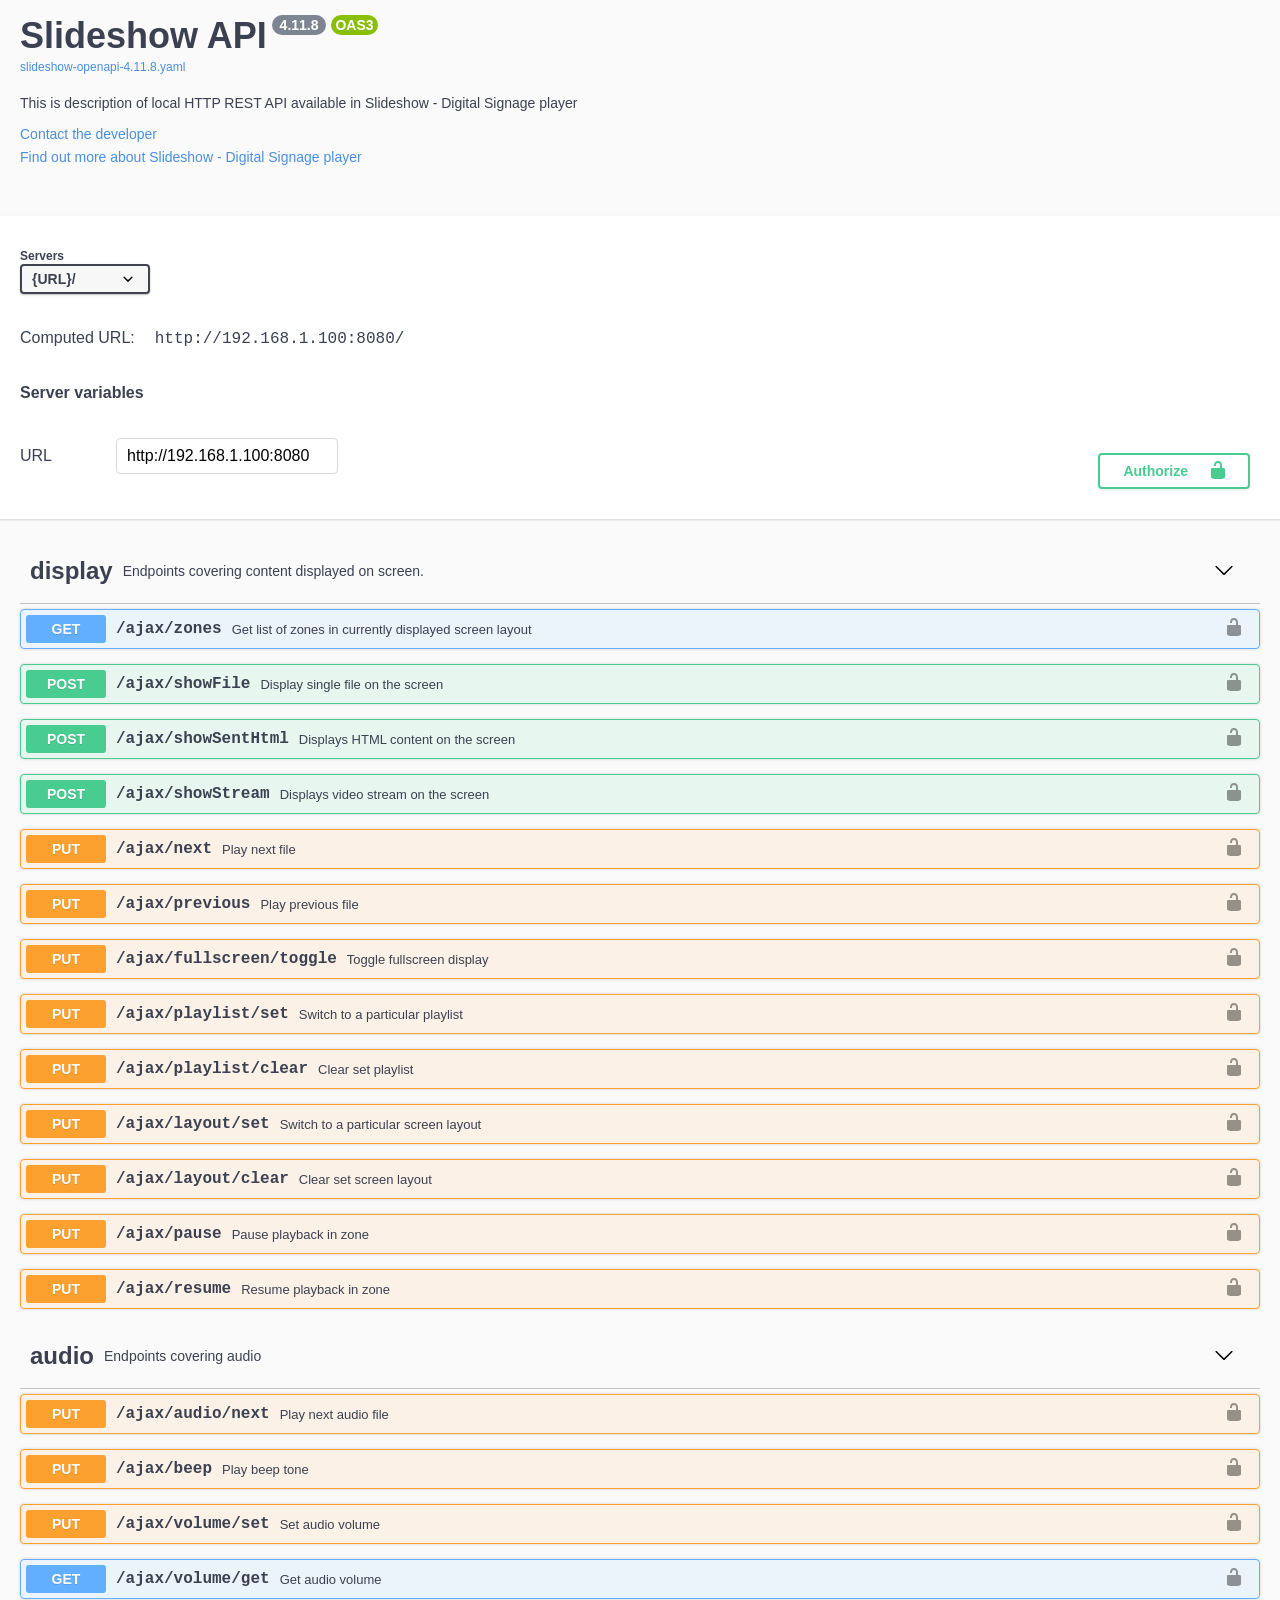
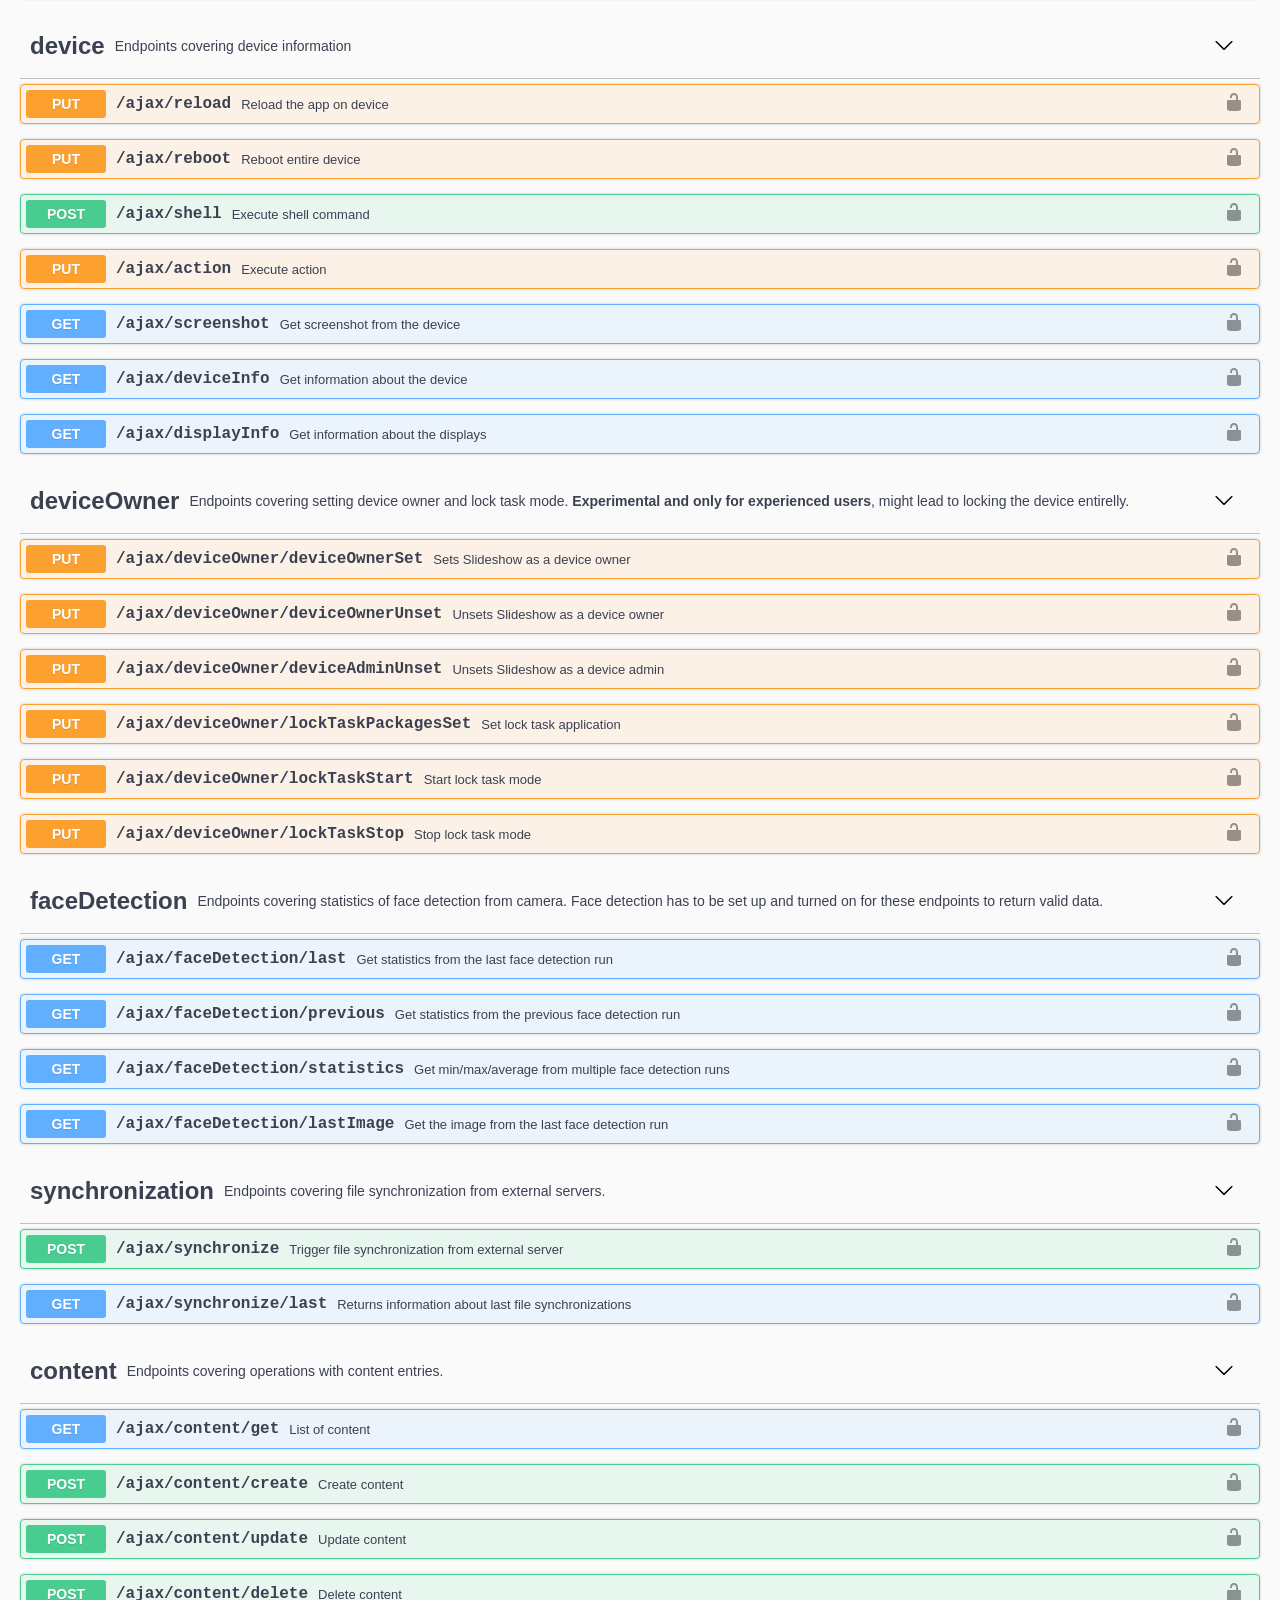
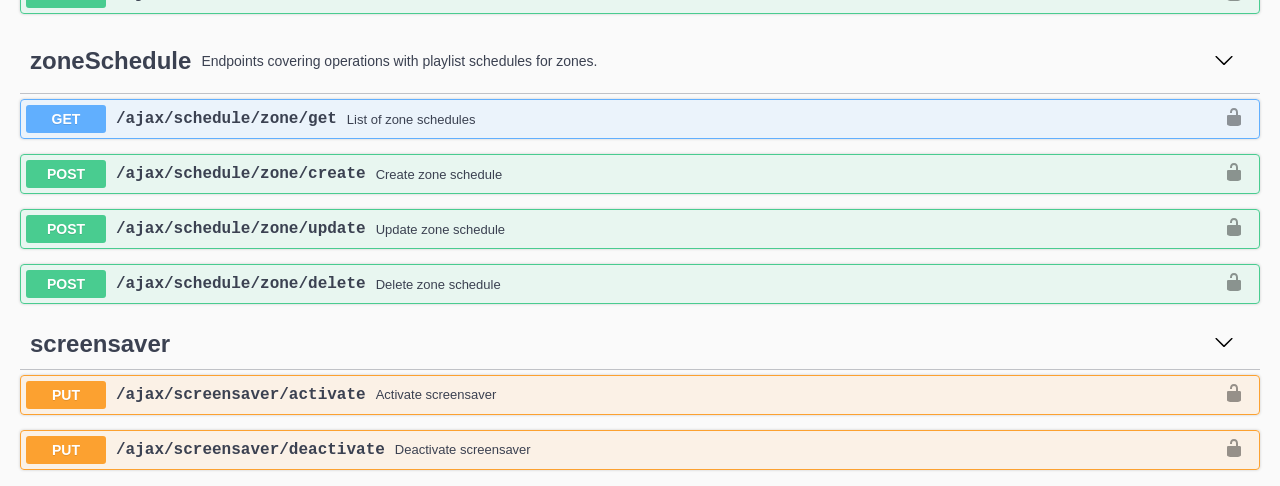
==== commit 0949f5b1: "Work in prograss" ====
--- a/docs/documentation/integration/openapi/index.html
+++ b/docs/documentation/integration/openapi/index.html
@@ -40,7 +40,7 @@
     window.onload = function() {
       // Begin Swagger UI call region
       const ui = SwaggerUIBundle({
-        url: "slideshow-openapi-4.11.5.yaml",
+        url: "slideshow-openapi-4.11.8.yaml",
         dom_id: '#swagger-ui',
         deepLinking: true,
         presets: [
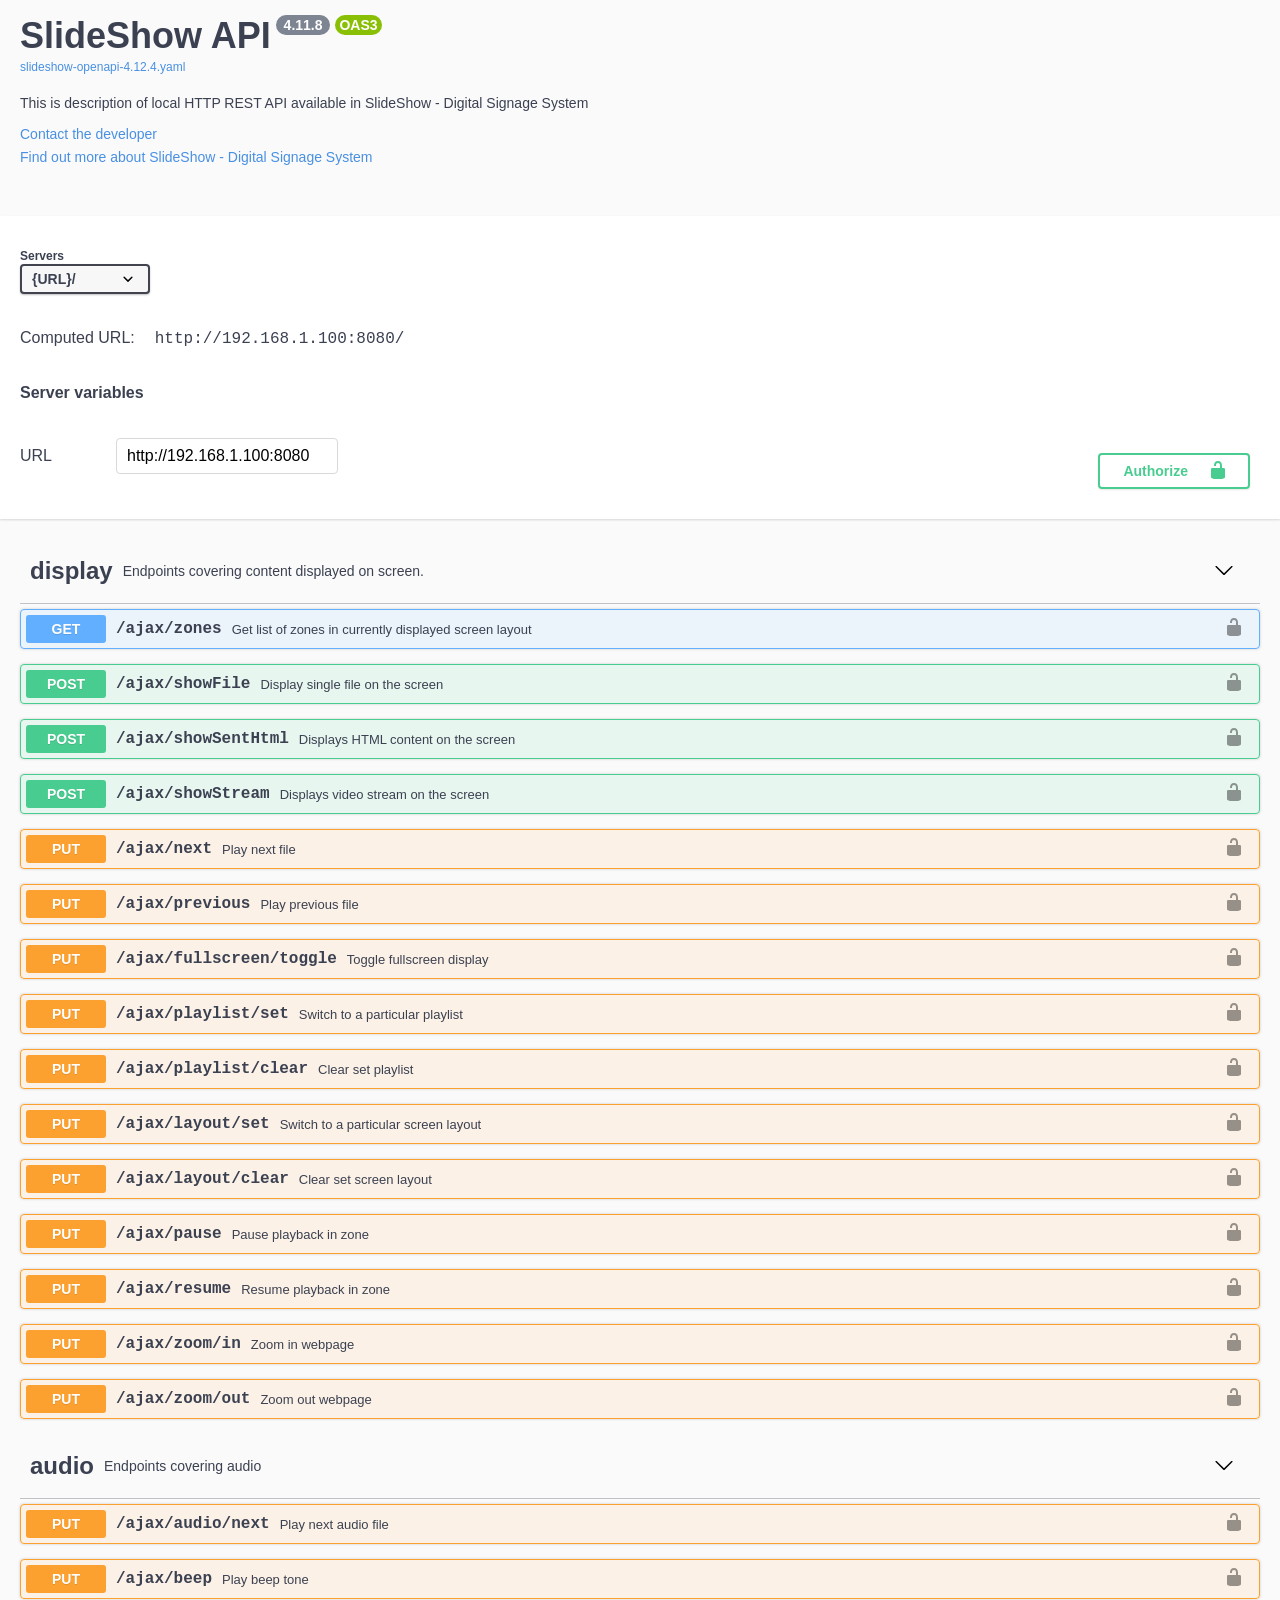
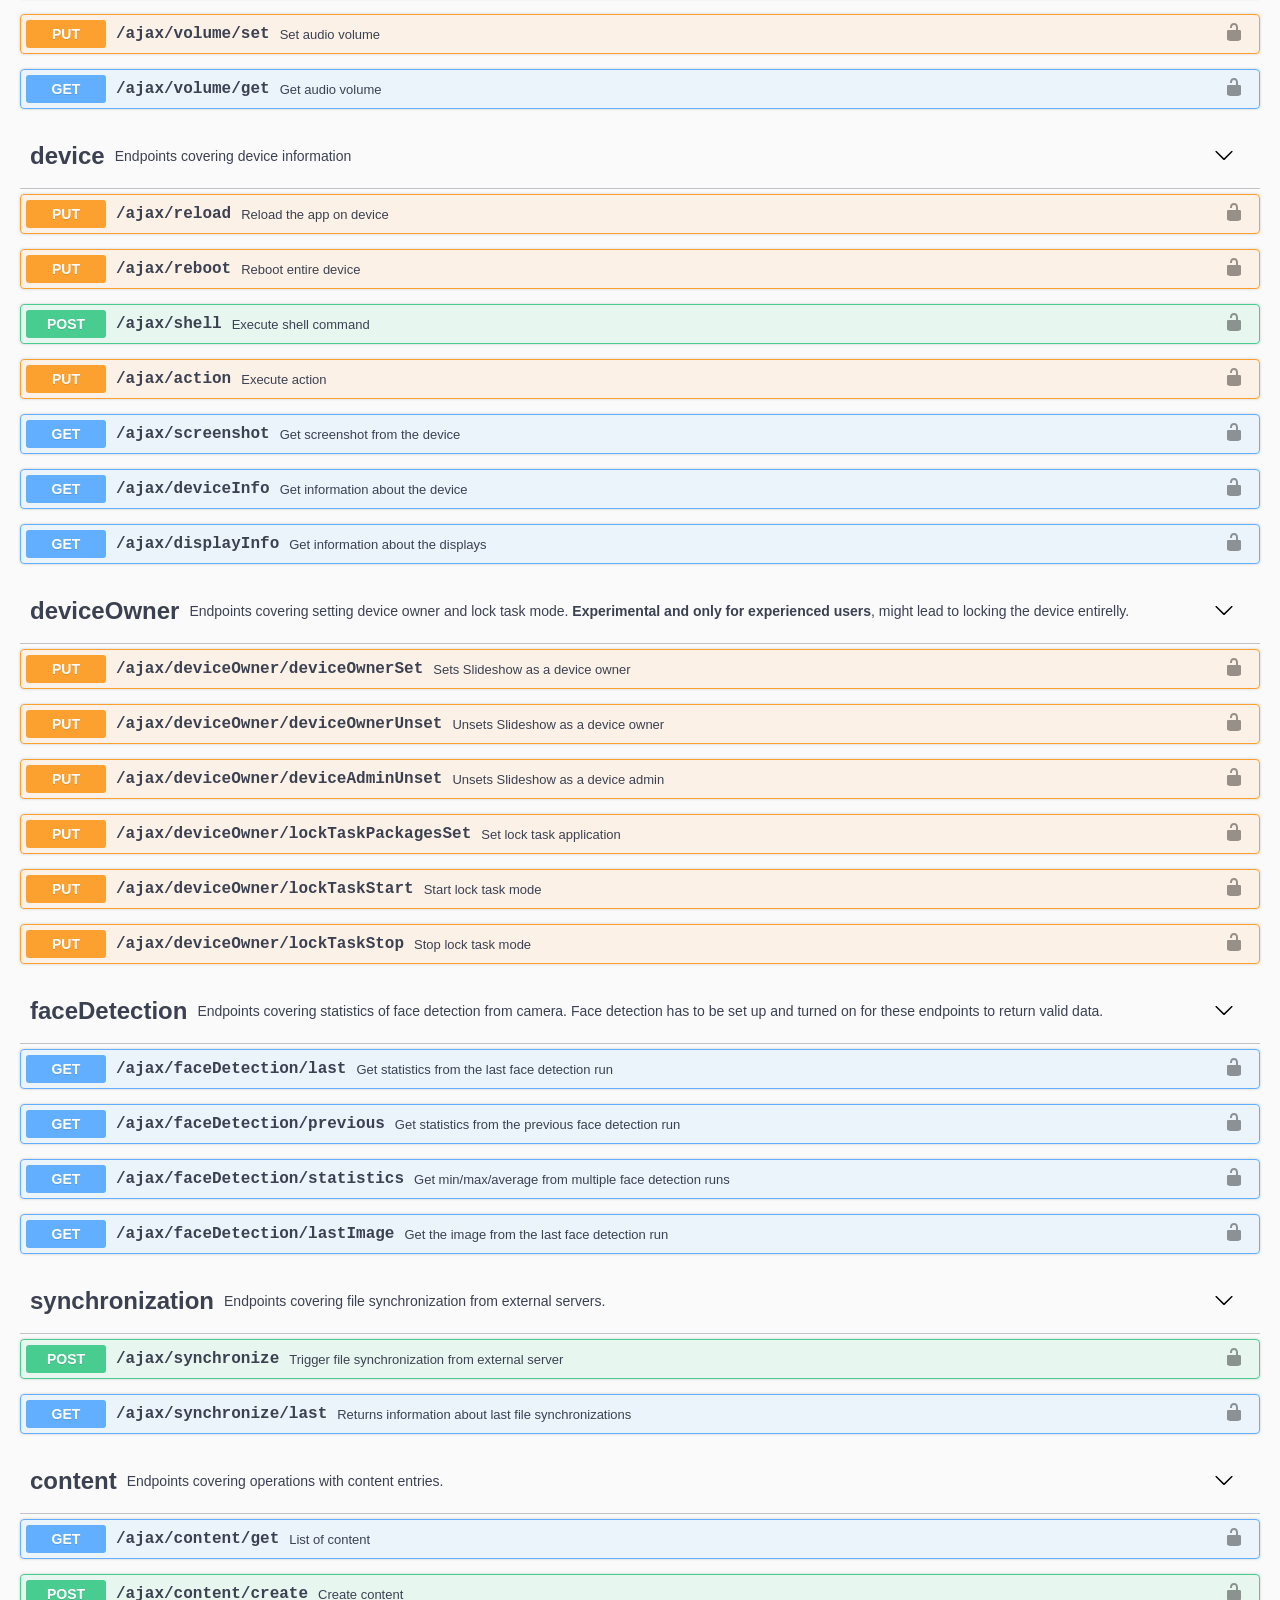
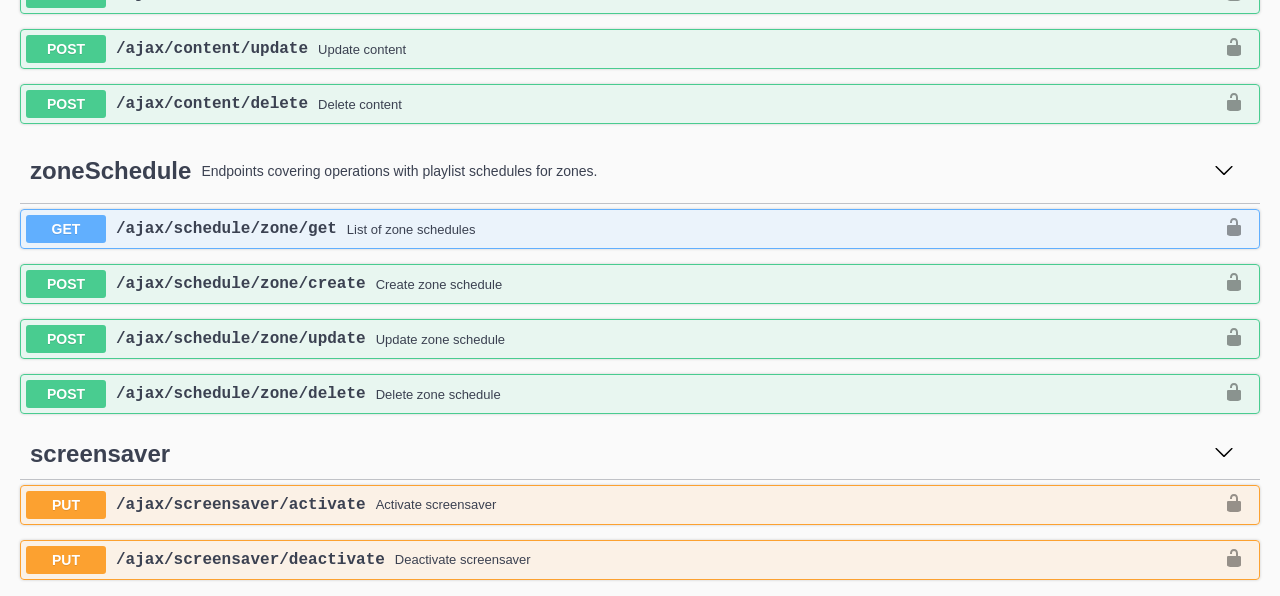
==== commit af852491: "Updates for SlideShow 4.12.4" ====
--- a/docs/documentation/integration/openapi/index.html
+++ b/docs/documentation/integration/openapi/index.html
@@ -40,7 +40,7 @@
     window.onload = function() {
       // Begin Swagger UI call region
       const ui = SwaggerUIBundle({
-        url: "slideshow-openapi-4.11.8.yaml",
+        url: "slideshow-openapi-4.12.4.yaml",
         dom_id: '#swagger-ui',
         deepLinking: true,
         presets: [
